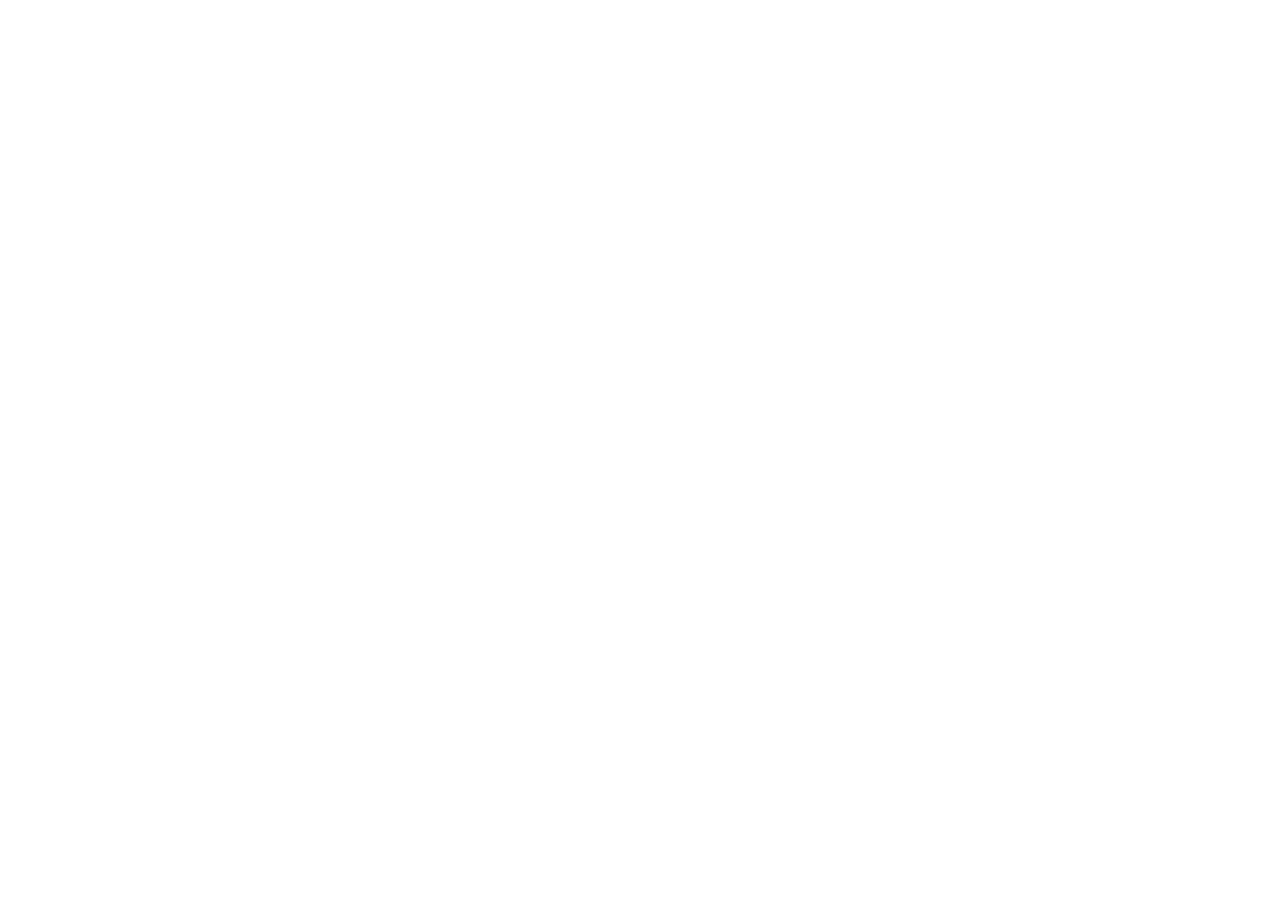
==== index.html @ 4f7b1e70 "SimWin releases site" ====
<!doctype html>
<html lang="en"><head><meta charset="utf-8"><meta name="viewport" content="width=device-width,initial-scale=1">
<title>Download SimWin</title>
<meta http-equiv="refresh" content="0; url=https://github.com/ShreeBhagwat/simwin-releases/releases/latest/download/SimWin.dmg">
<style>body{font:16px -apple-system,system-ui,sans-serif;margin:15vh auto;max-width:32rem;padding:0 16px;color:#222;background:#fff}
@media (prefers-color-scheme:dark){body{color:#eee;background:#1c1c1e}a{color:#6cb4ff}}</style></head>
<body><h1>SimWin</h1><p>Your download should start automatically. If not, <a href="https://github.com/ShreeBhagwat/simwin-releases/releases/latest/download/SimWin.dmg">download SimWin for Mac</a>.</p>
<p><a href="https://github.com/ShreeBhagwat/simwin-releases/releases">All releases</a> · <a href="https://github.com/ShreeBhagwat/simwin-releases/tree/main/licenses">Licences</a></p></body></html>
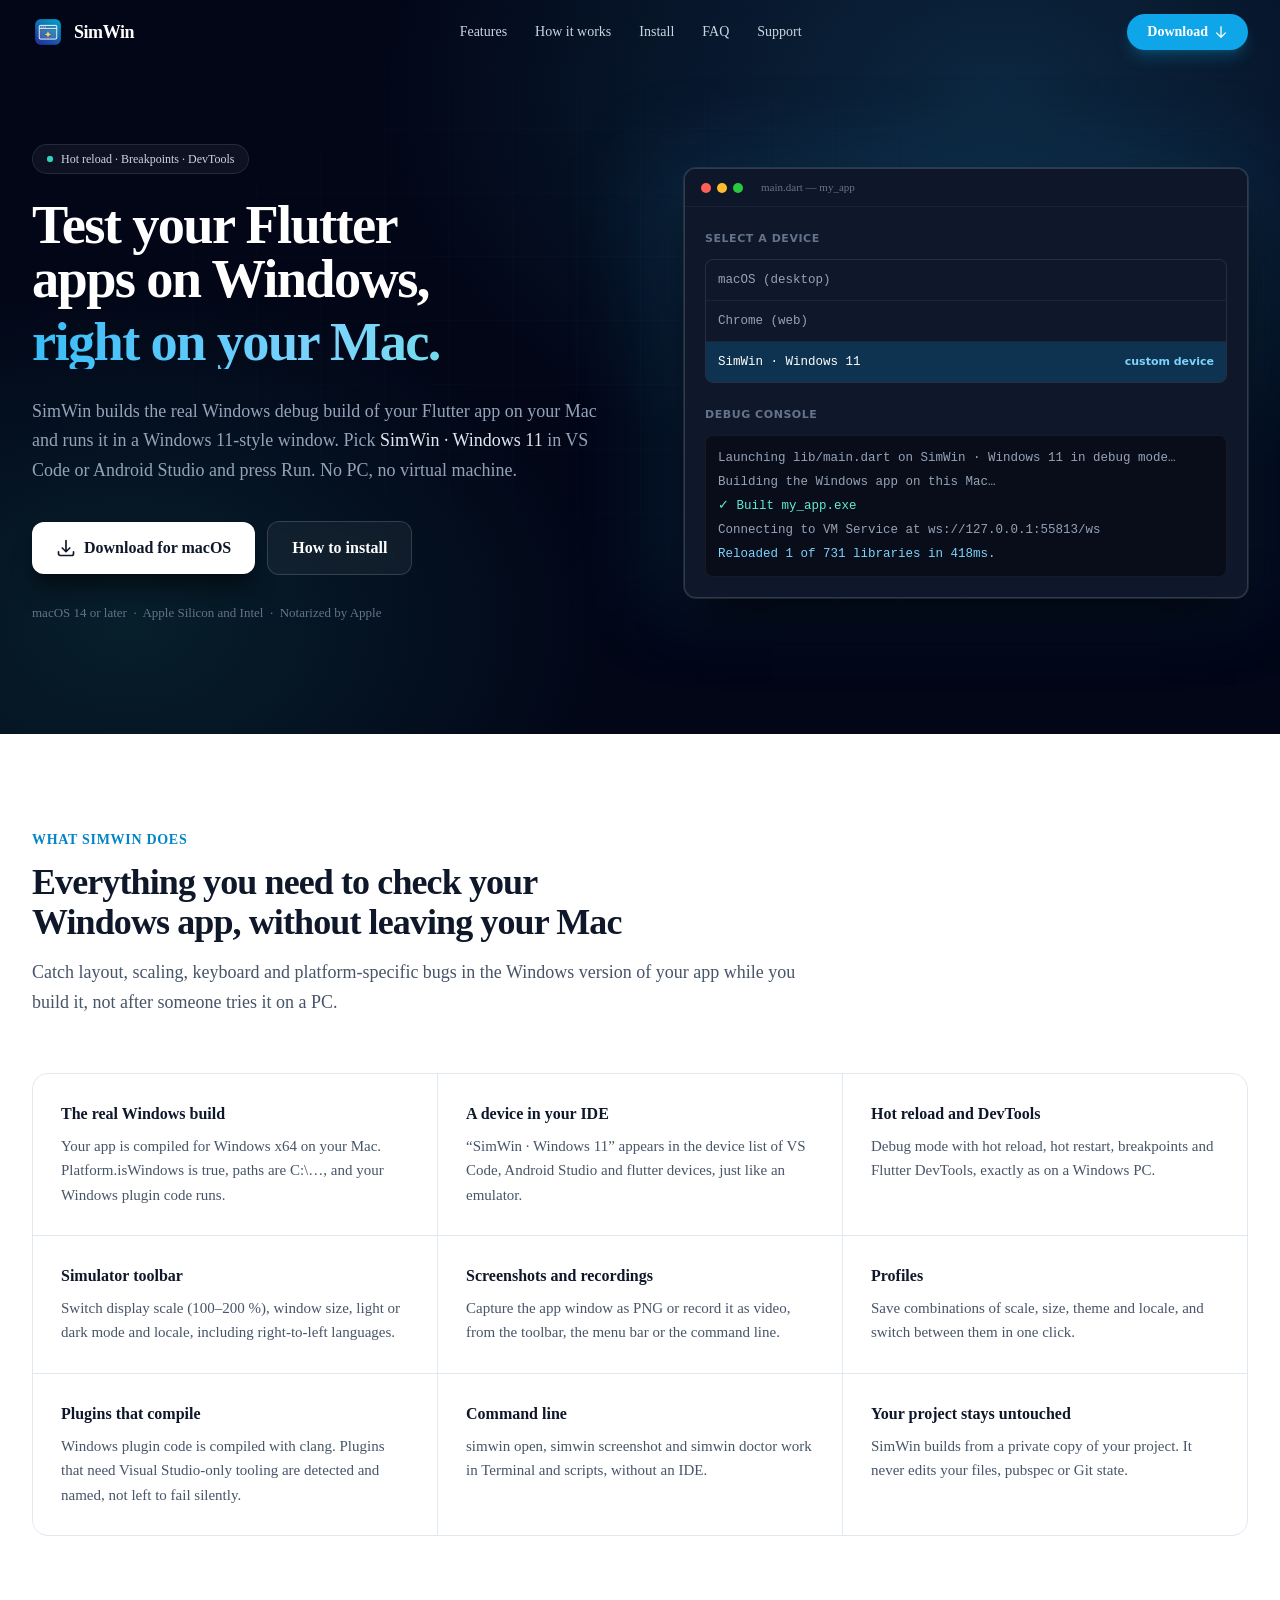
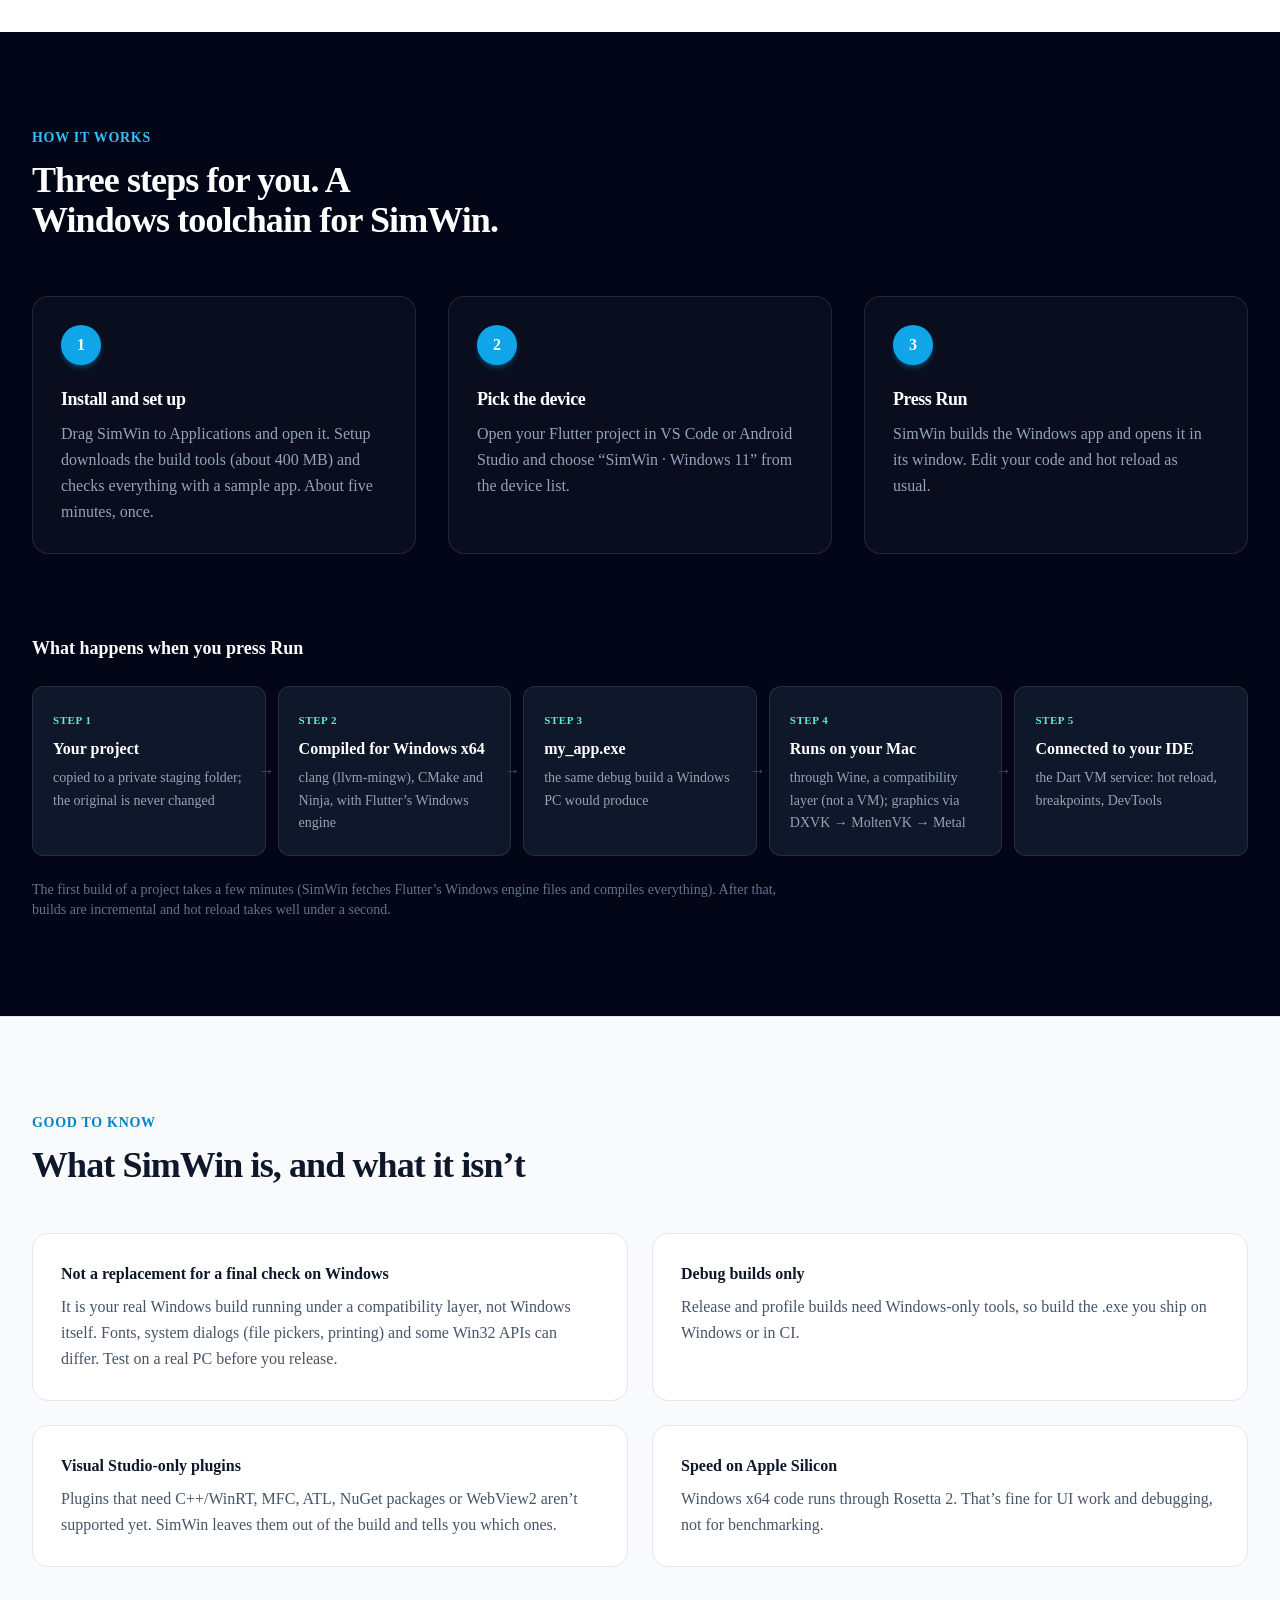
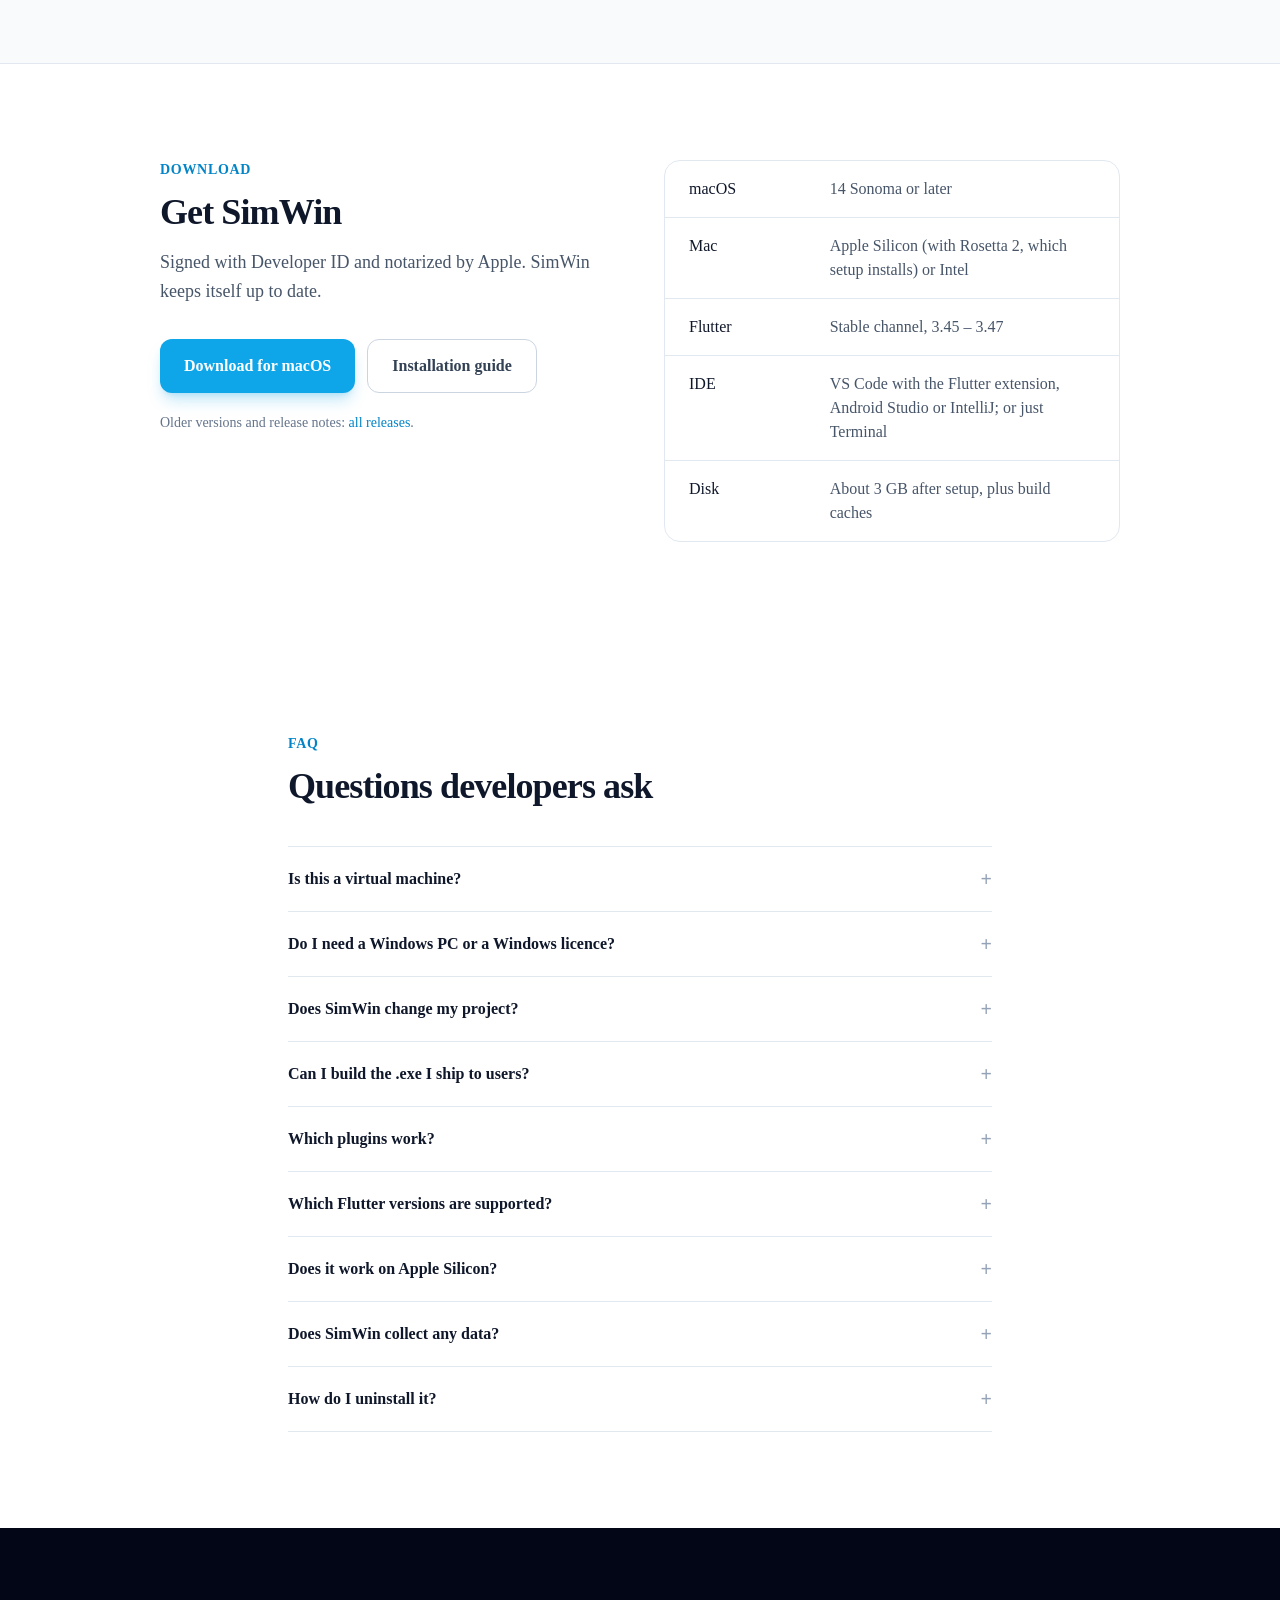
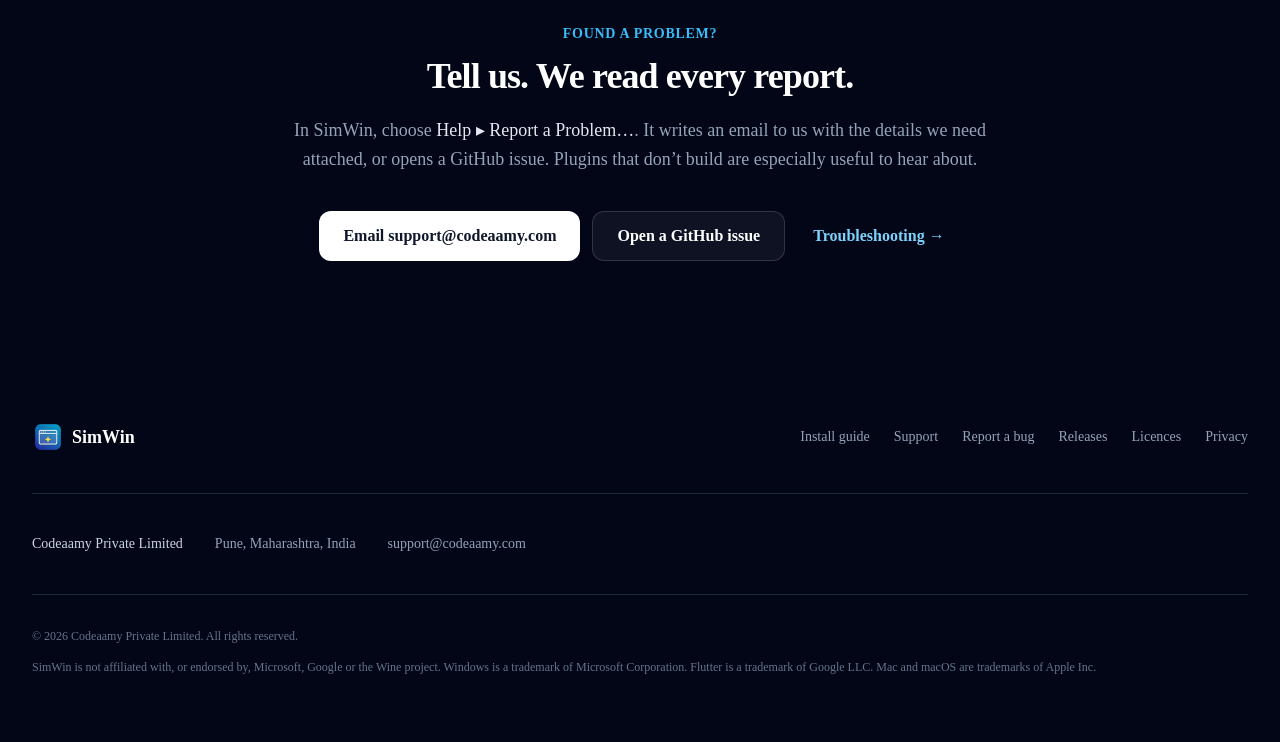
==== commit a8411f3f: "Website update" ====
--- a/index.html
+++ b/index.html
@@ -1,8 +1 @@
-<!doctype html>
-<html lang="en"><head><meta charset="utf-8"><meta name="viewport" content="width=device-width,initial-scale=1">
-<title>Download SimWin</title>
-<meta http-equiv="refresh" content="0; url=https://github.com/ShreeBhagwat/simwin-releases/releases/latest/download/SimWin.dmg">
-<style>body{font:16px -apple-system,system-ui,sans-serif;margin:15vh auto;max-width:32rem;padding:0 16px;color:#222;background:#fff}
-@media (prefers-color-scheme:dark){body{color:#eee;background:#1c1c1e}a{color:#6cb4ff}}</style></head>
-<body><h1>SimWin</h1><p>Your download should start automatically. If not, <a href="https://github.com/ShreeBhagwat/simwin-releases/releases/latest/download/SimWin.dmg">download SimWin for Mac</a>.</p>
-<p><a href="https://github.com/ShreeBhagwat/simwin-releases/releases">All releases</a> · <a href="https://github.com/ShreeBhagwat/simwin-releases/tree/main/licenses">Licences</a></p></body></html>
+<!DOCTYPE html><!--MYbNLlFr3FQ7_EhO_UtGj--><html lang="en" class="inter_173403c7-module__czr2iW__variable"><head><meta charSet="utf-8"/><meta name="viewport" content="width=device-width, initial-scale=1"/><link rel="preload" href="/_next/static/media/83afe278b6a6bb3c-s.p.3a6ba036.woff2" as="font" crossorigin="" type="font/woff2"/><link rel="preload" as="image" href="/icon.png"/><link rel="stylesheet" href="/_next/static/chunks/1946e24707b207fe.css" data-precedence="next"/><link rel="preload" as="script" fetchPriority="low" href="/_next/static/chunks/465f799faf41e6df.js"/><script src="/_next/static/chunks/806bdb8e4a6a9b95.js" async=""></script><script src="/_next/static/chunks/f2f58a7e93290fbb.js" async=""></script><script src="/_next/static/chunks/bd1354d7a1b1bf9d.js" async=""></script><script src="/_next/static/chunks/turbopack-e8b4e1b86504c92f.js" async=""></script><script src="/_next/static/chunks/ff1a16fafef87110.js" async=""></script><script src="/_next/static/chunks/d2be314c3ece3fbe.js" async=""></script><script src="/_next/static/chunks/cdf2cf1239212fe8.js" async=""></script><meta name="next-size-adjust" content=""/><title>SimWin – Test your Flutter apps on Windows, right on your Mac</title><meta name="description" content="SimWin builds the Windows debug build of your Flutter app on your Mac and runs it in a Windows 11-style window. Pick “SimWin · Windows 11” in VS Code or Android Studio: hot reload, breakpoints and DevTools work as usual. No PC, no virtual machine."/><meta name="application-name" content="SimWin"/><meta name="keywords" content="flutter windows on mac,test flutter windows app on mac,flutter windows build macos,run windows exe on mac flutter,flutter custom device,SimWin"/><meta name="category" content="technology"/><link rel="canonical" href="https://simwin.dev/"/><meta property="og:title" content="SimWin – Test your Flutter apps on Windows, right on your Mac"/><meta property="og:description" content="Build and debug the Windows version of your Flutter app on your Mac, with hot reload and DevTools."/><meta property="og:url" content="https://simwin.dev/"/><meta property="og:site_name" content="SimWin"/><meta property="og:image" content="https://simwin.dev/icon.png"/><meta property="og:image:width" content="512"/><meta property="og:image:height" content="512"/><meta property="og:image:alt" content="SimWin"/><meta property="og:type" content="website"/><meta name="twitter:card" content="summary_large_image"/><meta name="twitter:title" content="SimWin – Test your Flutter apps on Windows, right on your Mac"/><meta name="twitter:description" content="Build and debug the Windows version of your Flutter app on your Mac, with hot reload and DevTools."/><meta name="twitter:image" content="https://simwin.dev/icon.png"/><meta name="twitter:image:width" content="512"/><meta name="twitter:image:height" content="512"/><meta name="twitter:image:alt" content="SimWin"/><link rel="icon" href="/icon.png"/><link rel="apple-touch-icon" href="/icon.png"/><script src="/_next/static/chunks/a6dad97d9634a72d.js" noModule=""></script></head><body class="inter_173403c7-module__czr2iW__className antialiased bg-white text-slate-900"><div hidden=""><!--$--><!--/$--></div><main><nav class="fixed top-0 left-0 right-0 z-50 transition-all duration-300 bg-transparent border-b border-transparent"><div class="max-w-7xl mx-auto px-4 sm:px-6 lg:px-8"><div class="flex items-center justify-between h-16"><a class="flex items-center gap-2.5 group shrink-0" href="/"><img src="/icon.png" alt="" width="32" height="32" class="w-8 h-8 transition-transform duration-200 group-hover:scale-105"/><span class="font-semibold text-lg tracking-tight transition-colors duration-300 text-white">SimWin</span></a><div class="hidden md:flex items-center gap-1"><a class="px-3 py-2 rounded-lg font-medium text-sm transition-colors duration-200 text-slate-300 hover:text-white hover:bg-white/10" href="/#features">Features</a><a class="px-3 py-2 rounded-lg font-medium text-sm transition-colors duration-200 text-slate-300 hover:text-white hover:bg-white/10" href="/#how-it-works">How it works</a><a class="px-3 py-2 rounded-lg font-medium text-sm transition-colors duration-200 text-slate-300 hover:text-white hover:bg-white/10" href="/install/">Install</a><a class="px-3 py-2 rounded-lg font-medium text-sm transition-colors duration-200 text-slate-300 hover:text-white hover:bg-white/10" href="/#faq">FAQ</a><a class="px-3 py-2 rounded-lg font-medium text-sm transition-colors duration-200 text-slate-300 hover:text-white hover:bg-white/10" href="/support/">Support</a></div><div class="flex items-center gap-2"><a href="https://github.com/ShreeBhagwat/simwin-releases/releases/latest/download/SimWin.dmg" class="hidden md:inline-flex items-center gap-1.5 bg-sky-500 hover:bg-sky-400 text-white font-semibold text-sm px-5 py-2 rounded-full transition-all duration-200 shadow-lg shadow-sky-500/25 hover:-translate-y-px">Download<svg xmlns="http://www.w3.org/2000/svg" fill="none" viewBox="0 0 24 24" stroke-width="2.2" stroke="currentColor" class="w-3.5 h-3.5" aria-hidden="true"><path stroke-linecap="round" stroke-linejoin="round" d="M19.5 13.5L12 21m0 0l-7.5-7.5M12 21V3"></path></svg></a><button class="md:hidden p-2 rounded-lg transition-all duration-200 text-slate-200 hover:text-white hover:bg-white/10" aria-label="Toggle menu" aria-expanded="false"><svg xmlns="http://www.w3.org/2000/svg" fill="none" viewBox="0 0 24 24" stroke-width="2" stroke="currentColor" class="w-5 h-5" aria-hidden="true"><path stroke-linecap="round" stroke-linejoin="round" d="M3.75 6.75h16.5M3.75 12h16.5m-16.5 5.25h16.5"></path></svg></button></div></div></div></nav><section class="relative overflow-hidden bg-slate-950 pt-32 pb-24 lg:pt-36 lg:pb-28"><div aria-hidden="true" class="pointer-events-none absolute inset-0" style="background:radial-gradient(900px 600px at 78% 12%, rgba(56,189,248,0.18), transparent 70%), radial-gradient(700px 500px at 10% 85%, rgba(45,212,191,0.12), transparent 70%)"></div><div aria-hidden="true" class="pointer-events-none absolute inset-0 opacity-[0.18]" style="background-image:linear-gradient(rgba(148,163,184,0.14) 1px, transparent 1px), linear-gradient(90deg, rgba(148,163,184,0.14) 1px, transparent 1px);background-size:64px 64px;mask-image:radial-gradient(ellipse 80% 60% at 50% 40%, black, transparent 100%);-webkit-mask-image:radial-gradient(ellipse 80% 60% at 50% 40%, black, transparent 100%)"></div><div class="relative z-10 max-w-7xl mx-auto px-4 sm:px-6 lg:px-8"><div class="grid lg:grid-cols-12 gap-16 lg:gap-10 items-center"><div class="lg:col-span-6 min-w-0"><span class="inline-flex items-center gap-2 rounded-full border border-white/10 bg-white/5 backdrop-blur px-3.5 py-1.5 text-xs font-medium text-slate-300"><span class="relative flex h-1.5 w-1.5"><span class="absolute inline-flex h-full w-full animate-ping rounded-full bg-teal-400 opacity-75"></span><span class="relative inline-flex h-1.5 w-1.5 rounded-full bg-teal-400"></span></span>Hot reload · Breakpoints · DevTools</span><h1 class="mt-6 text-[2.5rem] sm:text-5xl xl:text-[3.4rem] font-bold text-white leading-[1.08] tracking-[-0.03em] text-balance">Test your Flutter apps on Windows,<span class="block mt-2 bg-gradient-to-r from-sky-400 via-sky-300 to-teal-300 bg-clip-text text-transparent">right on your Mac.</span></h1><p class="mt-7 text-lg text-slate-400 leading-relaxed max-w-xl">SimWin builds the real Windows debug build of your Flutter app on your Mac and runs it in a Windows 11-style window. Pick <span class="text-slate-200 font-medium">SimWin · Windows 11</span> in VS Code or Android Studio and press Run. No PC, no virtual machine.</p><div class="mt-9 flex flex-col sm:flex-row items-stretch sm:items-center gap-3"><a href="https://github.com/ShreeBhagwat/simwin-releases/releases/latest/download/SimWin.dmg" class="inline-flex items-center justify-center gap-2 bg-white hover:bg-slate-100 text-slate-900 font-semibold px-6 py-3.5 rounded-xl transition-all duration-200 shadow-xl shadow-black/40 hover:-translate-y-0.5"><svg xmlns="http://www.w3.org/2000/svg" fill="none" viewBox="0 0 24 24" stroke-width="2" stroke="currentColor" class="w-5 h-5" aria-hidden="true"><path stroke-linecap="round" stroke-linejoin="round" d="M3 16.5v2.25A2.25 2.25 0 005.25 21h13.5A2.25 2.25 0 0021 18.75V16.5M16.5 12L12 16.5m0 0L7.5 12m4.5 4.5V3"></path></svg>Download for macOS</a><a class="inline-flex items-center justify-center gap-2 bg-white/5 hover:bg-white/10 border border-white/15 text-white font-semibold px-6 py-3.5 rounded-xl backdrop-blur transition-all duration-200 hover:-translate-y-0.5" href="/install/">How to install</a></div><p class="mt-7 text-[13px] text-slate-500">macOS 14 or later  ·  Apple Silicon and Intel  ·  Notarized by Apple</p></div><div class="lg:col-span-6 min-w-0"><div class="relative lg:pl-6" aria-label="Illustration: choosing SimWin in the IDE&#x27;s device list"><div aria-hidden="true" class="absolute -inset-4 rounded-2xl bg-sky-400/10 blur-2xl"></div><div class="relative rounded-xl overflow-hidden border border-white/15 shadow-2xl shadow-black/70 ring-1 ring-white/10 bg-slate-900"><div class="flex items-center gap-1.5 px-4 py-2.5 bg-slate-900/90 border-b border-white/5"><span class="w-2.5 h-2.5 rounded-full bg-[#ff5f57]"></span><span class="w-2.5 h-2.5 rounded-full bg-[#febc2e]"></span><span class="w-2.5 h-2.5 rounded-full bg-[#28c840]"></span><span class="ml-3 text-slate-500 text-[11px] font-medium">main.dart — my_app</span></div><div class="p-5 font-mono text-[12.5px] leading-6"><p class="text-slate-500 text-[11px] uppercase tracking-wider font-sans font-semibold">Select a device</p><ul class="mt-2 rounded-lg border border-white/10 overflow-hidden"><li class="flex items-center justify-between px-3 py-2 text-slate-400 border-b border-white/5 last:border-b-0"><span>macOS (desktop)</span></li><li class="flex items-center justify-between px-3 py-2 text-slate-400 border-b border-white/5 last:border-b-0"><span>Chrome (web)</span></li><li class="flex items-center justify-between px-3 py-2 bg-sky-500/20 text-white border-b border-white/5 last:border-b-0"><span>SimWin · Windows 11</span><span class="text-sky-300 text-[11px] font-sans font-semibold">custom device</span></li></ul><p class="mt-5 text-slate-500 text-[11px] uppercase tracking-wider font-sans font-semibold">Debug console</p><div class="mt-2 rounded-lg bg-black/40 border border-white/5 px-3 py-2.5 overflow-x-auto"><p class="text-slate-400 break-words sm:whitespace-nowrap">Launching lib/main.dart on SimWin · Windows 11 in debug mode…</p><p class="text-slate-400 break-words sm:whitespace-nowrap">Building the Windows app on this Mac…</p><p class="text-teal-300 break-words sm:whitespace-nowrap">✓ Built my_app.exe</p><p class="text-slate-400 break-words sm:whitespace-nowrap">Connecting to VM Service at ws://127.0.0.1:55813/ws</p><p class="text-sky-300 break-words sm:whitespace-nowrap">Reloaded 1 of 731 libraries in 418ms.</p></div></div></div></div></div></div></div></section><section id="features" class="py-24 bg-white"><div class="max-w-7xl mx-auto px-4 sm:px-6 lg:px-8"><div class="max-w-3xl"><p class="font-semibold uppercase tracking-wider text-sm text-sky-600">What SimWin does</p><h2 class="mt-3 text-3xl md:text-4xl font-bold tracking-tight text-balance text-slate-900">Everything you need to check your Windows app, without leaving your Mac</h2><p class="mt-4 text-lg leading-relaxed text-slate-600">Catch layout, scaling, keyboard and platform-specific bugs in the Windows version of your app while you build it, not after someone tries it on a PC.</p></div><div class="mt-14 grid gap-px bg-slate-200 rounded-2xl overflow-hidden border border-slate-200 sm:grid-cols-2 lg:grid-cols-3"><div class="bg-white p-7"><h3 class="font-semibold text-slate-900">The real Windows build</h3><p class="mt-2 text-slate-600 leading-relaxed text-[15px]">Your app is compiled for Windows x64 on your Mac. Platform.isWindows is true, paths are C:\…, and your Windows plugin code runs.</p></div><div class="bg-white p-7"><h3 class="font-semibold text-slate-900">A device in your IDE</h3><p class="mt-2 text-slate-600 leading-relaxed text-[15px]">“SimWin · Windows 11” appears in the device list of VS Code, Android Studio and flutter devices, just like an emulator.</p></div><div class="bg-white p-7"><h3 class="font-semibold text-slate-900">Hot reload and DevTools</h3><p class="mt-2 text-slate-600 leading-relaxed text-[15px]">Debug mode with hot reload, hot restart, breakpoints and Flutter DevTools, exactly as on a Windows PC.</p></div><div class="bg-white p-7"><h3 class="font-semibold text-slate-900">Simulator toolbar</h3><p class="mt-2 text-slate-600 leading-relaxed text-[15px]">Switch display scale (100–200 %), window size, light or dark mode and locale, including right-to-left languages.</p></div><div class="bg-white p-7"><h3 class="font-semibold text-slate-900">Screenshots and recordings</h3><p class="mt-2 text-slate-600 leading-relaxed text-[15px]">Capture the app window as PNG or record it as video, from the toolbar, the menu bar or the command line.</p></div><div class="bg-white p-7"><h3 class="font-semibold text-slate-900">Profiles</h3><p class="mt-2 text-slate-600 leading-relaxed text-[15px]">Save combinations of scale, size, theme and locale, and switch between them in one click.</p></div><div class="bg-white p-7"><h3 class="font-semibold text-slate-900">Plugins that compile</h3><p class="mt-2 text-slate-600 leading-relaxed text-[15px]">Windows plugin code is compiled with clang. Plugins that need Visual Studio-only tooling are detected and named, not left to fail silently.</p></div><div class="bg-white p-7"><h3 class="font-semibold text-slate-900">Command line</h3><p class="mt-2 text-slate-600 leading-relaxed text-[15px]">simwin open, simwin screenshot and simwin doctor work in Terminal and scripts, without an IDE.</p></div><div class="bg-white p-7"><h3 class="font-semibold text-slate-900">Your project stays untouched</h3><p class="mt-2 text-slate-600 leading-relaxed text-[15px]">SimWin builds from a private copy of your project. It never edits your files, pubspec or Git state.</p></div></div></div></section><section id="how-it-works" class="bg-slate-950 py-24"><div class="max-w-7xl mx-auto px-4 sm:px-6 lg:px-8"><div class="max-w-3xl"><p class="font-semibold uppercase tracking-wider text-sm text-sky-400">How it works</p><h2 class="mt-3 text-3xl md:text-4xl font-bold tracking-tight text-balance text-white">Three steps for you. A Windows toolchain for SimWin.</h2></div><ol class="mt-14 grid grid-cols-1 md:grid-cols-3 gap-8"><li class="rounded-2xl border border-white/10 bg-white/[0.03] p-7"><span class="flex items-center justify-center w-10 h-10 rounded-full bg-sky-500 text-white font-bold shadow-md shadow-sky-500/30">1</span><h3 class="mt-5 text-lg font-bold text-white tracking-tight">Install and set up</h3><p class="mt-2 text-slate-400 leading-relaxed">Drag SimWin to Applications and open it. Setup downloads the build tools (about 400 MB) and checks everything with a sample app. About five minutes, once.</p></li><li class="rounded-2xl border border-white/10 bg-white/[0.03] p-7"><span class="flex items-center justify-center w-10 h-10 rounded-full bg-sky-500 text-white font-bold shadow-md shadow-sky-500/30">2</span><h3 class="mt-5 text-lg font-bold text-white tracking-tight">Pick the device</h3><p class="mt-2 text-slate-400 leading-relaxed">Open your Flutter project in VS Code or Android Studio and choose “SimWin · Windows 11” from the device list.</p></li><li class="rounded-2xl border border-white/10 bg-white/[0.03] p-7"><span class="flex items-center justify-center w-10 h-10 rounded-full bg-sky-500 text-white font-bold shadow-md shadow-sky-500/30">3</span><h3 class="mt-5 text-lg font-bold text-white tracking-tight">Press Run</h3><p class="mt-2 text-slate-400 leading-relaxed">SimWin builds the Windows app and opens it in its window. Edit your code and hot reload as usual.</p></li></ol><div class="mt-20"><h3 class="text-white font-semibold text-lg">What happens when you press Run</h3><ol class="mt-6 grid gap-3 lg:grid-cols-5"><li class="relative rounded-xl border border-white/10 bg-slate-900 p-5"><span class="text-[11px] font-semibold uppercase tracking-wider text-teal-300">Step <!-- -->1</span><p class="mt-1.5 font-semibold text-white">Your project</p><p class="mt-1.5 text-sm text-slate-400 leading-relaxed">copied to a private staging folder; the original is never changed</p><span aria-hidden="true" class="hidden lg:block absolute top-1/2 -right-2.5 -translate-y-1/2 text-slate-600 z-10">→</span></li><li class="relative rounded-xl border border-white/10 bg-slate-900 p-5"><span class="text-[11px] font-semibold uppercase tracking-wider text-teal-300">Step <!-- -->2</span><p class="mt-1.5 font-semibold text-white">Compiled for Windows x64</p><p class="mt-1.5 text-sm text-slate-400 leading-relaxed">clang (llvm-mingw), CMake and Ninja, with Flutter’s Windows engine</p><span aria-hidden="true" class="hidden lg:block absolute top-1/2 -right-2.5 -translate-y-1/2 text-slate-600 z-10">→</span></li><li class="relative rounded-xl border border-white/10 bg-slate-900 p-5"><span class="text-[11px] font-semibold uppercase tracking-wider text-teal-300">Step <!-- -->3</span><p class="mt-1.5 font-semibold text-white">my_app.exe</p><p class="mt-1.5 text-sm text-slate-400 leading-relaxed">the same debug build a Windows PC would produce</p><span aria-hidden="true" class="hidden lg:block absolute top-1/2 -right-2.5 -translate-y-1/2 text-slate-600 z-10">→</span></li><li class="relative rounded-xl border border-white/10 bg-slate-900 p-5"><span class="text-[11px] font-semibold uppercase tracking-wider text-teal-300">Step <!-- -->4</span><p class="mt-1.5 font-semibold text-white">Runs on your Mac</p><p class="mt-1.5 text-sm text-slate-400 leading-relaxed">through Wine, a compatibility layer (not a VM); graphics via DXVK → MoltenVK → Metal</p><span aria-hidden="true" class="hidden lg:block absolute top-1/2 -right-2.5 -translate-y-1/2 text-slate-600 z-10">→</span></li><li class="relative rounded-xl border border-white/10 bg-slate-900 p-5"><span class="text-[11px] font-semibold uppercase tracking-wider text-teal-300">Step <!-- -->5</span><p class="mt-1.5 font-semibold text-white">Connected to your IDE</p><p class="mt-1.5 text-sm text-slate-400 leading-relaxed">the Dart VM service: hot reload, breakpoints, DevTools</p></li></ol><p class="mt-6 text-sm text-slate-500 max-w-3xl">The first build of a project takes a few minutes (SimWin fetches Flutter’s Windows engine files and compiles everything). After that, builds are incremental and hot reload takes well under a second.</p></div></div></section><section id="limitations" class="py-24 bg-slate-50 border-y border-slate-200"><div class="max-w-7xl mx-auto px-4 sm:px-6 lg:px-8"><div class="max-w-3xl"><p class="font-semibold uppercase tracking-wider text-sm text-sky-600">Good to know</p><h2 class="mt-3 text-3xl md:text-4xl font-bold tracking-tight text-balance text-slate-900">What SimWin is, and what it isn’t</h2></div><div class="mt-12 grid gap-6 md:grid-cols-2"><div class="rounded-2xl bg-white border border-slate-200 p-7"><h3 class="font-semibold text-slate-900">Not a replacement for a final check on Windows</h3><p class="mt-2 text-slate-600 leading-relaxed">It is your real Windows build running under a compatibility layer, not Windows itself. Fonts, system dialogs (file pickers, printing) and some Win32 APIs can differ. Test on a real PC before you release.</p></div><div class="rounded-2xl bg-white border border-slate-200 p-7"><h3 class="font-semibold text-slate-900">Debug builds only</h3><p class="mt-2 text-slate-600 leading-relaxed">Release and profile builds need Windows-only tools, so build the .exe you ship on Windows or in CI.</p></div><div class="rounded-2xl bg-white border border-slate-200 p-7"><h3 class="font-semibold text-slate-900">Visual Studio-only plugins</h3><p class="mt-2 text-slate-600 leading-relaxed">Plugins that need C++/WinRT, MFC, ATL, NuGet packages or WebView2 aren’t supported yet. SimWin leaves them out of the build and tells you which ones.</p></div><div class="rounded-2xl bg-white border border-slate-200 p-7"><h3 class="font-semibold text-slate-900">Speed on Apple Silicon</h3><p class="mt-2 text-slate-600 leading-relaxed">Windows x64 code runs through Rosetta 2. That’s fine for UI work and debugging, not for benchmarking.</p></div></div></div></section><section id="download" class="py-24 bg-white"><div class="max-w-5xl mx-auto px-4 sm:px-6 lg:px-8 grid gap-12 lg:grid-cols-2 items-start"><div><div class="max-w-3xl"><p class="font-semibold uppercase tracking-wider text-sm text-sky-600">Download</p><h2 class="mt-3 text-3xl md:text-4xl font-bold tracking-tight text-balance text-slate-900">Get SimWin</h2></div><p class="mt-4 text-lg text-slate-600 leading-relaxed">Signed with Developer ID and notarized by Apple. SimWin keeps itself up to date.</p><div class="mt-8 flex flex-wrap gap-3"><a href="https://github.com/ShreeBhagwat/simwin-releases/releases/latest/download/SimWin.dmg" class="inline-flex items-center gap-2 bg-sky-500 hover:bg-sky-600 text-white font-semibold px-6 py-3.5 rounded-xl shadow-lg shadow-sky-500/25 transition-all duration-200 hover:-translate-y-0.5">Download for macOS</a><a class="inline-flex items-center gap-2 border border-slate-300 hover:border-sky-500 hover:text-sky-600 text-slate-700 font-semibold px-6 py-3.5 rounded-xl transition-all duration-200" href="/install/">Installation guide</a></div><p class="mt-5 text-sm text-slate-500">Older versions and release notes: <a class="text-sky-600 hover:underline" href="https://github.com/ShreeBhagwat/simwin-releases/releases">all releases</a>.</p></div><dl class="rounded-2xl border border-slate-200 divide-y divide-slate-200"><div class="grid grid-cols-3 gap-4 px-6 py-4"><dt class="font-medium text-slate-900">macOS</dt><dd class="col-span-2 text-slate-600">14 Sonoma or later</dd></div><div class="grid grid-cols-3 gap-4 px-6 py-4"><dt class="font-medium text-slate-900">Mac</dt><dd class="col-span-2 text-slate-600">Apple Silicon (with Rosetta 2, which setup installs) or Intel</dd></div><div class="grid grid-cols-3 gap-4 px-6 py-4"><dt class="font-medium text-slate-900">Flutter</dt><dd class="col-span-2 text-slate-600">Stable channel, 3.45 – 3.47</dd></div><div class="grid grid-cols-3 gap-4 px-6 py-4"><dt class="font-medium text-slate-900">IDE</dt><dd class="col-span-2 text-slate-600">VS Code with the Flutter extension, Android Studio or IntelliJ; or just Terminal</dd></div><div class="grid grid-cols-3 gap-4 px-6 py-4"><dt class="font-medium text-slate-900">Disk</dt><dd class="col-span-2 text-slate-600">About 3 GB after setup, plus build caches</dd></div></dl></div></section><section id="faq" class="py-24 bg-white"><div class="max-w-3xl mx-auto px-4 sm:px-6 lg:px-8"><p class="text-sky-600 font-semibold uppercase tracking-wider text-sm">FAQ</p><h2 class="mt-3 text-3xl md:text-4xl font-bold tracking-tight text-slate-900">Questions developers ask</h2><div class="mt-10 divide-y divide-slate-200 border-y border-slate-200"><details class="group py-5"><summary class="flex cursor-pointer list-none items-center justify-between gap-6 font-semibold text-slate-900 [&amp;::-webkit-details-marker]:hidden">Is this a virtual machine?<span aria-hidden="true" class="text-slate-400 transition-transform duration-200 group-open:rotate-45 text-xl leading-none">+</span></summary><div class="mt-3 text-slate-600 leading-relaxed">No. SimWin doesn’t install or run Windows. It compiles your app for Windows and runs the .exe directly on macOS through Wine, a compatibility layer that translates Windows calls to macOS ones. That is why it starts in seconds and uses far less memory than a VM.</div></details><details class="group py-5"><summary class="flex cursor-pointer list-none items-center justify-between gap-6 font-semibold text-slate-900 [&amp;::-webkit-details-marker]:hidden">Do I need a Windows PC or a Windows licence?<span aria-hidden="true" class="text-slate-400 transition-transform duration-200 group-open:rotate-45 text-xl leading-none">+</span></summary><div class="mt-3 text-slate-600 leading-relaxed">No. Everything is built and run on your Mac. You don’t need Visual Studio either.</div></details><details class="group py-5"><summary class="flex cursor-pointer list-none items-center justify-between gap-6 font-semibold text-slate-900 [&amp;::-webkit-details-marker]:hidden">Does SimWin change my project?<span aria-hidden="true" class="text-slate-400 transition-transform duration-200 group-open:rotate-45 text-xl leading-none">+</span></summary><div class="mt-3 text-slate-600 leading-relaxed">Never. It builds from a private copy of your project in ~/Library/Caches/SimWin, and that is where any compatibility fixes are applied. Your files, pubspec and Git state are left exactly as they were.</div></details><details class="group py-5"><summary class="flex cursor-pointer list-none items-center justify-between gap-6 font-semibold text-slate-900 [&amp;::-webkit-details-marker]:hidden">Can I build the .exe I ship to users?<span aria-hidden="true" class="text-slate-400 transition-transform duration-200 group-open:rotate-45 text-xl leading-none">+</span></summary><div class="mt-3 text-slate-600 leading-relaxed">Not yet. SimWin makes debug builds for testing. Release builds need Windows-only tools, so build them on Windows or in CI.</div></details><details class="group py-5"><summary class="flex cursor-pointer list-none items-center justify-between gap-6 font-semibold text-slate-900 [&amp;::-webkit-details-marker]:hidden">Which plugins work?<span aria-hidden="true" class="text-slate-400 transition-transform duration-200 group-open:rotate-45 text-xl leading-none">+</span></summary><div class="mt-3 text-slate-600 leading-relaxed">Plugins whose Windows code is ordinary C++ work, such as path_provider, shared_preferences, url_launcher and package_info_plus. Plugins that need Visual Studio-only features (C++/WinRT, MFC, ATL, NuGet, WebView2) are left out of the build, and SimWin tells you which ones, so the rest of your app still runs.</div></details><details class="group py-5"><summary class="flex cursor-pointer list-none items-center justify-between gap-6 font-semibold text-slate-900 [&amp;::-webkit-details-marker]:hidden">Which Flutter versions are supported?<span aria-hidden="true" class="text-slate-400 transition-transform duration-200 group-open:rotate-45 text-xl leading-none">+</span></summary><div class="mt-3 text-slate-600 leading-relaxed">The stable channel: the newest tested version and the two before it (currently 3.45 – 3.47). SimWin always uses the Flutter SDK your IDE runs. Other versions usually work too; SimWin warns you if yours is outside the tested range.</div></details><details class="group py-5"><summary class="flex cursor-pointer list-none items-center justify-between gap-6 font-semibold text-slate-900 [&amp;::-webkit-details-marker]:hidden">Does it work on Apple Silicon?<span aria-hidden="true" class="text-slate-400 transition-transform duration-200 group-open:rotate-45 text-xl leading-none">+</span></summary><div class="mt-3 text-slate-600 leading-relaxed">Yes. Windows x64 code runs through Rosetta 2, which setup installs if needed. Intel Macs run it natively.</div></details><details class="group py-5"><summary class="flex cursor-pointer list-none items-center justify-between gap-6 font-semibold text-slate-900 [&amp;::-webkit-details-marker]:hidden">Does SimWin collect any data?<span aria-hidden="true" class="text-slate-400 transition-transform duration-200 group-open:rotate-45 text-xl leading-none">+</span></summary><div class="mt-3 text-slate-600 leading-relaxed">No analytics and no tracking. SimWin only goes online to download its build tools during setup, to fetch Flutter’s Windows engine files from Google, and to check for updates. Problem reports are sent by you, from your own mail app. See the <a class="text-sky-600 hover:underline" href="/privacy/">privacy page</a>.</div></details><details class="group py-5"><summary class="flex cursor-pointer list-none items-center justify-between gap-6 font-semibold text-slate-900 [&amp;::-webkit-details-marker]:hidden">How do I uninstall it?<span aria-hidden="true" class="text-slate-400 transition-transform duration-200 group-open:rotate-45 text-xl leading-none">+</span></summary><div class="mt-3 text-slate-600 leading-relaxed">Follow <a class="text-sky-600 hover:underline" href="/install/#uninstall">these steps</a>: remove the IDE device, delete the app and delete SimWin’s three folders in your Library.</div></details></div></div></section><section id="support" class="py-24 bg-slate-950"><div class="max-w-3xl mx-auto px-4 sm:px-6 lg:px-8 text-center"><p class="text-sky-400 font-semibold uppercase tracking-wider text-sm">Found a problem?</p><h2 class="mt-3 text-3xl md:text-4xl font-bold text-white tracking-tight">Tell us. We read every report.</h2><p class="mt-5 text-lg text-slate-400 leading-relaxed">In SimWin, choose <span class="text-slate-200">Help ▸ Report a Problem…</span>. It writes an email to us with the details we need attached, or opens a GitHub issue. Plugins that don’t build are especially useful to hear about.</p><div class="mt-9 flex flex-wrap justify-center gap-3"><a href="mailto:support@codeaamy.com?subject=SimWin" class="inline-flex items-center bg-white hover:bg-slate-100 text-slate-900 font-semibold px-6 py-3 rounded-xl transition-all duration-200">Email <!-- -->support@codeaamy.com</a><a href="https://github.com/ShreeBhagwat/simwin-releases/issues/new" target="_blank" rel="noopener noreferrer" class="inline-flex items-center border border-white/15 bg-white/5 hover:bg-white/10 text-white font-semibold px-6 py-3 rounded-xl transition-all duration-200">Open a GitHub issue</a><a class="inline-flex items-center text-sky-300 hover:text-sky-200 font-semibold px-4 py-3" href="/support/">Troubleshooting →</a></div></div></section><footer class="bg-slate-950 text-white py-16"><div class="max-w-7xl mx-auto px-4 sm:px-6 lg:px-8"><div class="flex flex-col md:flex-row items-start md:items-center justify-between gap-8 pb-10 border-b border-slate-800"><a class="flex items-center gap-2 group" href="/"><img src="/icon.png" alt="" width="32" height="32" class="w-8 h-8"/><span class="font-semibold text-lg text-white group-hover:text-sky-400 transition-colors duration-200">SimWin</span></a><nav class="flex flex-wrap gap-x-6 gap-y-2"><a class="text-slate-400 hover:text-sky-400 text-sm font-medium transition-colors duration-200" href="/install/">Install guide</a><a class="text-slate-400 hover:text-sky-400 text-sm font-medium transition-colors duration-200" href="/support/">Support</a><a href="https://github.com/ShreeBhagwat/simwin-releases/issues/new" target="_blank" rel="noopener noreferrer" class="text-slate-400 hover:text-sky-400 text-sm font-medium transition-colors duration-200">Report a bug</a><a href="https://github.com/ShreeBhagwat/simwin-releases/releases" target="_blank" rel="noopener noreferrer" class="text-slate-400 hover:text-sky-400 text-sm font-medium transition-colors duration-200">Releases</a><a href="https://github.com/ShreeBhagwat/simwin-releases/tree/main/licenses" target="_blank" rel="noopener noreferrer" class="text-slate-400 hover:text-sky-400 text-sm font-medium transition-colors duration-200">Licences</a><a class="text-slate-400 hover:text-sky-400 text-sm font-medium transition-colors duration-200" href="/privacy/">Privacy</a></nav></div><div class="py-10 border-b border-slate-800 flex flex-col sm:flex-row flex-wrap gap-4 sm:gap-8 text-sm text-slate-400"><span class="font-medium text-slate-300">Codeaamy Private Limited</span><span>Pune, Maharashtra, India</span><a href="mailto:support@codeaamy.com" class="hover:text-sky-400 transition-colors duration-200">support@codeaamy.com</a></div><div class="pt-8 flex flex-col gap-3 text-xs text-slate-500 leading-relaxed"><p>© 2026 Codeaamy Private Limited. All rights reserved.</p><p>SimWin is not affiliated with, or endorsed by, Microsoft, Google or the Wine project. Windows is a trademark of Microsoft Corporation. Flutter is a trademark of Google LLC. Mac and macOS are trademarks of Apple Inc.</p></div></div></footer></main><!--$--><!--/$--><script src="/_next/static/chunks/465f799faf41e6df.js" id="_R_" async=""></script><script>(self.__next_f=self.__next_f||[]).push([0])</script><script>self.__next_f.push([1,"1:\"$Sreact.fragment\"\n2:I[39756,[\"/_next/static/chunks/ff1a16fafef87110.js\",\"/_next/static/chunks/d2be314c3ece3fbe.js\"],\"default\"]\n3:I[37457,[\"/_next/static/chunks/ff1a16fafef87110.js\",\"/_next/static/chunks/d2be314c3ece3fbe.js\"],\"default\"]\n4:I[45678,[\"/_next/static/chunks/cdf2cf1239212fe8.js\"],\"default\"]\n13:I[68027,[\"/_next/static/chunks/ff1a16fafef87110.js\",\"/_next/static/chunks/d2be314c3ece3fbe.js\"],\"default\"]\n:HL[\"/_next/static/chunks/1946e24707b207fe.css\",\"style\"]\n:HL[\"/_next/static/media/83afe278b6a6bb3c-s.p.3a6ba036.woff2\",\"font\",{\"crossOrigin\":\"\",\"type\":\"font/woff2\"}]\n"])</script><script>self.__next_f.push([1,"0:{\"P\":null,\"b\":\"MYbNLlFr3FQ7_EhO_UtGj\",\"c\":[\"\",\"\"],\"q\":\"\",\"i\":false,\"f\":[[[\"\",{\"children\":[\"__PAGE__\",{}]},\"$undefined\",\"$undefined\",true],[[\"$\",\"$1\",\"c\",{\"children\":[[[\"$\",\"link\",\"0\",{\"rel\":\"stylesheet\",\"href\":\"/_next/static/chunks/1946e24707b207fe.css\",\"precedence\":\"next\",\"crossOrigin\":\"$undefined\",\"nonce\":\"$undefined\"}]],[\"$\",\"html\",null,{\"lang\":\"en\",\"className\":\"inter_173403c7-module__czr2iW__variable\",\"children\":[\"$\",\"body\",null,{\"className\":\"inter_173403c7-module__czr2iW__className antialiased bg-white text-slate-900\",\"children\":[\"$\",\"$L2\",null,{\"parallelRouterKey\":\"children\",\"error\":\"$undefined\",\"errorStyles\":\"$undefined\",\"errorScripts\":\"$undefined\",\"template\":[\"$\",\"$L3\",null,{}],\"templateStyles\":\"$undefined\",\"templateScripts\":\"$undefined\",\"notFound\":[[[\"$\",\"title\",null,{\"children\":\"404: This page could not be found.\"}],[\"$\",\"div\",null,{\"style\":{\"fontFamily\":\"system-ui,\\\"Segoe UI\\\",Roboto,Helvetica,Arial,sans-serif,\\\"Apple Color Emoji\\\",\\\"Segoe UI Emoji\\\"\",\"height\":\"100vh\",\"textAlign\":\"center\",\"display\":\"flex\",\"flexDirection\":\"column\",\"alignItems\":\"center\",\"justifyContent\":\"center\"},\"children\":[\"$\",\"div\",null,{\"children\":[[\"$\",\"style\",null,{\"dangerouslySetInnerHTML\":{\"__html\":\"body{color:#000;background:#fff;margin:0}.next-error-h1{border-right:1px solid rgba(0,0,0,.3)}@media (prefers-color-scheme:dark){body{color:#fff;background:#000}.next-error-h1{border-right:1px solid rgba(255,255,255,.3)}}\"}}],[\"$\",\"h1\",null,{\"className\":\"next-error-h1\",\"style\":{\"display\":\"inline-block\",\"margin\":\"0 20px 0 0\",\"padding\":\"0 23px 0 0\",\"fontSize\":24,\"fontWeight\":500,\"verticalAlign\":\"top\",\"lineHeight\":\"49px\"},\"children\":404}],[\"$\",\"div\",null,{\"style\":{\"display\":\"inline-block\"},\"children\":[\"$\",\"h2\",null,{\"style\":{\"fontSize\":14,\"fontWeight\":400,\"lineHeight\":\"49px\",\"margin\":0},\"children\":\"This page could not be found.\"}]}]]}]}]],[]],\"forbidden\":\"$undefined\",\"unauthorized\":\"$undefined\"}]}]}]]}],{\"children\":[[\"$\",\"$1\",\"c\",{\"children\":[[\"$\",\"main\",null,{\"children\":[[\"$\",\"$L4\",null,{\"overDark\":true}],[\"$\",\"section\",null,{\"className\":\"relative overflow-hidden bg-slate-950 pt-32 pb-24 lg:pt-36 lg:pb-28\",\"children\":[[\"$\",\"div\",null,{\"aria-hidden\":\"true\",\"className\":\"pointer-events-none absolute inset-0\",\"style\":{\"background\":\"radial-gradient(900px 600px at 78% 12%, rgba(56,189,248,0.18), transparent 70%), radial-gradient(700px 500px at 10% 85%, rgba(45,212,191,0.12), transparent 70%)\"}}],[\"$\",\"div\",null,{\"aria-hidden\":\"true\",\"className\":\"pointer-events-none absolute inset-0 opacity-[0.18]\",\"style\":{\"backgroundImage\":\"linear-gradient(rgba(148,163,184,0.14) 1px, transparent 1px), linear-gradient(90deg, rgba(148,163,184,0.14) 1px, transparent 1px)\",\"backgroundSize\":\"64px 64px\",\"maskImage\":\"radial-gradient(ellipse 80% 60% at 50% 40%, black, transparent 100%)\",\"WebkitMaskImage\":\"radial-gradient(ellipse 80% 60% at 50% 40%, black, transparent 100%)\"}}],[\"$\",\"div\",null,{\"className\":\"relative z-10 max-w-7xl mx-auto px-4 sm:px-6 lg:px-8\",\"children\":[\"$\",\"div\",null,{\"className\":\"grid lg:grid-cols-12 gap-16 lg:gap-10 items-center\",\"children\":[[\"$\",\"div\",null,{\"className\":\"lg:col-span-6 min-w-0\",\"children\":[[\"$\",\"span\",null,{\"className\":\"inline-flex items-center gap-2 rounded-full border border-white/10 bg-white/5 backdrop-blur px-3.5 py-1.5 text-xs font-medium text-slate-300\",\"children\":[[\"$\",\"span\",null,{\"className\":\"relative flex h-1.5 w-1.5\",\"children\":[[\"$\",\"span\",null,{\"className\":\"absolute inline-flex h-full w-full animate-ping rounded-full bg-teal-400 opacity-75\"}],[\"$\",\"span\",null,{\"className\":\"relative inline-flex h-1.5 w-1.5 rounded-full bg-teal-400\"}]]}],\"Hot reload · Breakpoints · DevTools\"]}],[\"$\",\"h1\",null,{\"className\":\"mt-6 text-[2.5rem] sm:text-5xl xl:text-[3.4rem] font-bold text-white leading-[1.08] tracking-[-0.03em] text-balance\",\"children\":[\"Test your Flutter apps on Windows,\",[\"$\",\"span\",null,{\"className\":\"block mt-2 bg-gradient-to-r from-sky-400 via-sky-300 to-teal-300 bg-clip-text text-transparent\",\"children\":\"right on your Mac.\"}]]}],[\"$\",\"p\",null,{\"className\":\"mt-7 text-lg text-slate-400 leading-relaxed max-w-xl\",\"children\":[\"SimWin builds the real Windows debug build of your Flutter app on your Mac and runs it in a Windows 11-style window. Pick \",\"$L5\",\" in VS Code or Android Studio and press Run. No PC, no virtual machine.\"]}],\"$L6\",\"$L7\"]}],\"$L8\"]}]}]]}],\"$L9\",\"$La\",\"$Lb\",\"$Lc\",\"$Ld\",\"$Le\",\"$Lf\"]}],[\"$L10\"],\"$L11\"]}],{},null,false,false]},null,false,false],\"$L12\",false]],\"m\":\"$undefined\",\"G\":[\"$13\",[]],\"S\":true}\n"])</script><script>self.__next_f.push([1,"14:I[22016,[\"/_next/static/chunks/cdf2cf1239212fe8.js\"],\"\"]\n22:I[97367,[\"/_next/static/chunks/ff1a16fafef87110.js\",\"/_next/static/chunks/d2be314c3ece3fbe.js\"],\"OutletBoundary\"]\n23:\"$Sreact.suspense\"\n25:I[97367,[\"/_next/static/chunks/ff1a16fafef87110.js\",\"/_next/static/chunks/d2be314c3ece3fbe.js\"],\"ViewportBoundary\"]\n27:I[97367,[\"/_next/static/chunks/ff1a16fafef87110.js\",\"/_next/static/chunks/d2be314c3ece3fbe.js\"],\"MetadataBoundary\"]\n:HL[\"/icon.png\",\"image\"]\n5:[\"$\",\"span\",null,{\"className\":\"text-slate-200 font-medium\",\"children\":\"SimWin · Windows 11\"}]\n6:[\"$\",\"div\",null,{\"className\":\"mt-9 flex flex-col sm:flex-row items-stretch sm:items-center gap-3\",\"children\":[[\"$\",\"a\",null,{\"href\":\"https://github.com/ShreeBhagwat/simwin-releases/releases/latest/download/SimWin.dmg\",\"className\":\"inline-flex items-center justify-center gap-2 bg-white hover:bg-slate-100 text-slate-900 font-semibold px-6 py-3.5 rounded-xl transition-all duration-200 shadow-xl shadow-black/40 hover:-translate-y-0.5\",\"children\":[[\"$\",\"svg\",null,{\"xmlns\":\"http://www.w3.org/2000/svg\",\"fill\":\"none\",\"viewBox\":\"0 0 24 24\",\"strokeWidth\":2,\"stroke\":\"currentColor\",\"className\":\"w-5 h-5\",\"aria-hidden\":\"true\",\"children\":[\"$\",\"path\",null,{\"strokeLinecap\":\"round\",\"strokeLinejoin\":\"round\",\"d\":\"M3 16.5v2.25A2.25 2.25 0 005.25 21h13.5A2.25 2.25 0 0021 18.75V16.5M16.5 12L12 16.5m0 0L7.5 12m4.5 4.5V3\"}]}],\"Download for macOS\"]}],[\"$\",\"$L14\",null,{\"href\":\"/install/\",\"className\":\"inline-flex items-center justify-center gap-2 bg-white/5 hover:bg-white/10 border border-white/15 text-white font-semibold px-6 py-3.5 rounded-xl backdrop-blur transition-all duration-200 hover:-translate-y-0.5\",\"children\":\"How to install\"}]]}]\n7:[\"$\",\"p\",null,{\"className\":\"mt-7 text-[13px] text-slate-500\",\"children\":\"macOS 14 or later  ·  Apple Silicon and Intel  ·  Notarized by Apple\"}]\n"])</script><script>self.__next_f.push([1,"8:[\"$\",\"div\",null,{\"className\":\"lg:col-span-6 min-w-0\",\"children\":[\"$\",\"div\",null,{\"className\":\"relative lg:pl-6\",\"aria-label\":\"Illustration: choosing SimWin in the IDE's device list\",\"children\":[[\"$\",\"div\",null,{\"aria-hidden\":\"true\",\"className\":\"absolute -inset-4 rounded-2xl bg-sky-400/10 blur-2xl\"}],[\"$\",\"div\",null,{\"className\":\"relative rounded-xl overflow-hidden border border-white/15 shadow-2xl shadow-black/70 ring-1 ring-white/10 bg-slate-900\",\"children\":[[\"$\",\"div\",null,{\"className\":\"flex items-center gap-1.5 px-4 py-2.5 bg-slate-900/90 border-b border-white/5\",\"children\":[[\"$\",\"span\",null,{\"className\":\"w-2.5 h-2.5 rounded-full bg-[#ff5f57]\"}],[\"$\",\"span\",null,{\"className\":\"w-2.5 h-2.5 rounded-full bg-[#febc2e]\"}],[\"$\",\"span\",null,{\"className\":\"w-2.5 h-2.5 rounded-full bg-[#28c840]\"}],[\"$\",\"span\",null,{\"className\":\"ml-3 text-slate-500 text-[11px] font-medium\",\"children\":\"main.dart — my_app\"}]]}],[\"$\",\"div\",null,{\"className\":\"p-5 font-mono text-[12.5px] leading-6\",\"children\":[[\"$\",\"p\",null,{\"className\":\"text-slate-500 text-[11px] uppercase tracking-wider font-sans font-semibold\",\"children\":\"Select a device\"}],[\"$\",\"ul\",null,{\"className\":\"mt-2 rounded-lg border border-white/10 overflow-hidden\",\"children\":[[\"$\",\"li\",\"macOS (desktop)\",{\"className\":\"flex items-center justify-between px-3 py-2 text-slate-400 border-b border-white/5 last:border-b-0\",\"children\":[[\"$\",\"span\",null,{\"children\":\"macOS (desktop)\"}],false]}],[\"$\",\"li\",\"Chrome (web)\",{\"className\":\"flex items-center justify-between px-3 py-2 text-slate-400 border-b border-white/5 last:border-b-0\",\"children\":[[\"$\",\"span\",null,{\"children\":\"Chrome (web)\"}],false]}],[\"$\",\"li\",\"SimWin · Windows 11\",{\"className\":\"flex items-center justify-between px-3 py-2 bg-sky-500/20 text-white border-b border-white/5 last:border-b-0\",\"children\":[[\"$\",\"span\",null,{\"children\":\"SimWin · Windows 11\"}],[\"$\",\"span\",null,{\"className\":\"text-sky-300 text-[11px] font-sans font-semibold\",\"children\":\"custom device\"}]]}]]}],[\"$\",\"p\",null,{\"className\":\"mt-5 text-slate-500 text-[11px] uppercase tracking-wider font-sans font-semibold\",\"children\":\"Debug console\"}],[\"$\",\"div\",null,{\"className\":\"mt-2 rounded-lg bg-black/40 border border-white/5 px-3 py-2.5 overflow-x-auto\",\"children\":[[\"$\",\"p\",\"Launching lib/main.dart on SimWin · Windows 11 in debug mode…\",{\"className\":\"text-slate-400 break-words sm:whitespace-nowrap\",\"children\":\"Launching lib/main.dart on SimWin · Windows 11 in debug mode…\"}],[\"$\",\"p\",\"Building the Windows app on this Mac…\",{\"className\":\"text-slate-400 break-words sm:whitespace-nowrap\",\"children\":\"Building the Windows app on this Mac…\"}],[\"$\",\"p\",\"✓ Built my_app.exe\",{\"className\":\"text-teal-300 break-words sm:whitespace-nowrap\",\"children\":\"✓ Built my_app.exe\"}],[\"$\",\"p\",\"Connecting to VM Service at ws://127.0.0.1:55813/ws\",{\"className\":\"text-slate-400 break-words sm:whitespace-nowrap\",\"children\":\"Connecting to VM Service at ws://127.0.0.1:55813/ws\"}],[\"$\",\"p\",\"Reloaded 1 of 731 libraries in 418ms.\",{\"className\":\"text-sky-300 break-words sm:whitespace-nowrap\",\"children\":\"Reloaded 1 of 731 libraries in 418ms.\"}]]}]]}]]}]]}]}]\n"])</script><script>self.__next_f.push([1,"9:[\"$\",\"section\",null,{\"id\":\"features\",\"className\":\"py-24 bg-white\",\"children\":[\"$\",\"div\",null,{\"className\":\"max-w-7xl mx-auto px-4 sm:px-6 lg:px-8\",\"children\":[[\"$\",\"div\",null,{\"className\":\"max-w-3xl\",\"children\":[[\"$\",\"p\",null,{\"className\":\"font-semibold uppercase tracking-wider text-sm text-sky-600\",\"children\":\"What SimWin does\"}],[\"$\",\"h2\",null,{\"className\":\"mt-3 text-3xl md:text-4xl font-bold tracking-tight text-balance text-slate-900\",\"children\":\"Everything you need to check your Windows app, without leaving your Mac\"}],[\"$\",\"p\",null,{\"className\":\"mt-4 text-lg leading-relaxed text-slate-600\",\"children\":\"Catch layout, scaling, keyboard and platform-specific bugs in the Windows version of your app while you build it, not after someone tries it on a PC.\"}]]}],[\"$\",\"div\",null,{\"className\":\"mt-14 grid gap-px bg-slate-200 rounded-2xl overflow-hidden border border-slate-200 sm:grid-cols-2 lg:grid-cols-3\",\"children\":[[\"$\",\"div\",\"The real Windows build\",{\"className\":\"bg-white p-7\",\"children\":[[\"$\",\"h3\",null,{\"className\":\"font-semibold text-slate-900\",\"children\":\"The real Windows build\"}],[\"$\",\"p\",null,{\"className\":\"mt-2 text-slate-600 leading-relaxed text-[15px]\",\"children\":\"Your app is compiled for Windows x64 on your Mac. Platform.isWindows is true, paths are C:\\\\…, and your Windows plugin code runs.\"}]]}],[\"$\",\"div\",\"A device in your IDE\",{\"className\":\"bg-white p-7\",\"children\":[[\"$\",\"h3\",null,{\"className\":\"font-semibold text-slate-900\",\"children\":\"A device in your IDE\"}],[\"$\",\"p\",null,{\"className\":\"mt-2 text-slate-600 leading-relaxed text-[15px]\",\"children\":\"“SimWin · Windows 11” appears in the device list of VS Code, Android Studio and flutter devices, just like an emulator.\"}]]}],[\"$\",\"div\",\"Hot reload and DevTools\",{\"className\":\"bg-white p-7\",\"children\":[[\"$\",\"h3\",null,{\"className\":\"font-semibold text-slate-900\",\"children\":\"Hot reload and DevTools\"}],[\"$\",\"p\",null,{\"className\":\"mt-2 text-slate-600 leading-relaxed text-[15px]\",\"children\":\"Debug mode with hot reload, hot restart, breakpoints and Flutter DevTools, exactly as on a Windows PC.\"}]]}],[\"$\",\"div\",\"Simulator toolbar\",{\"className\":\"bg-white p-7\",\"children\":[[\"$\",\"h3\",null,{\"className\":\"font-semibold text-slate-900\",\"children\":\"Simulator toolbar\"}],[\"$\",\"p\",null,{\"className\":\"mt-2 text-slate-600 leading-relaxed text-[15px]\",\"children\":\"Switch display scale (100–200 %), window size, light or dark mode and locale, including right-to-left languages.\"}]]}],[\"$\",\"div\",\"Screenshots and recordings\",{\"className\":\"bg-white p-7\",\"children\":[[\"$\",\"h3\",null,{\"className\":\"font-semibold text-slate-900\",\"children\":\"Screenshots and recordings\"}],[\"$\",\"p\",null,{\"className\":\"mt-2 text-slate-600 leading-relaxed text-[15px]\",\"children\":\"Capture the app window as PNG or record it as video, from the toolbar, the menu bar or the command line.\"}]]}],[\"$\",\"div\",\"Profiles\",{\"className\":\"bg-white p-7\",\"children\":[[\"$\",\"h3\",null,{\"className\":\"font-semibold text-slate-900\",\"children\":\"Profiles\"}],[\"$\",\"p\",null,{\"className\":\"mt-2 text-slate-600 leading-relaxed text-[15px]\",\"children\":\"Save combinations of scale, size, theme and locale, and switch between them in one click.\"}]]}],[\"$\",\"div\",\"Plugins that compile\",{\"className\":\"bg-white p-7\",\"children\":[[\"$\",\"h3\",null,{\"className\":\"font-semibold text-slate-900\",\"children\":\"Plugins that compile\"}],[\"$\",\"p\",null,{\"className\":\"mt-2 text-slate-600 leading-relaxed text-[15px]\",\"children\":\"Windows plugin code is compiled with clang. Plugins that need Visual Studio-only tooling are detected and named, not left to fail silently.\"}]]}],[\"$\",\"div\",\"Command line\",{\"className\":\"bg-white p-7\",\"children\":[[\"$\",\"h3\",null,{\"className\":\"font-semibold text-slate-900\",\"children\":\"Command line\"}],[\"$\",\"p\",null,{\"className\":\"mt-2 text-slate-600 leading-relaxed text-[15px]\",\"children\":\"simwin open, simwin screenshot and simwin doctor work in Terminal and scripts, without an IDE.\"}]]}],\"$L15\"]}]]}]}]\n"])</script><script>self.__next_f.push([1,"a:[\"$\",\"section\",null,{\"id\":\"how-it-works\",\"className\":\"bg-slate-950 py-24\",\"children\":[\"$\",\"div\",null,{\"className\":\"max-w-7xl mx-auto px-4 sm:px-6 lg:px-8\",\"children\":[[\"$\",\"div\",null,{\"className\":\"max-w-3xl\",\"children\":[[\"$\",\"p\",null,{\"className\":\"font-semibold uppercase tracking-wider text-sm text-sky-400\",\"children\":\"How it works\"}],[\"$\",\"h2\",null,{\"className\":\"mt-3 text-3xl md:text-4xl font-bold tracking-tight text-balance text-white\",\"children\":\"Three steps for you. A Windows toolchain for SimWin.\"}],\"$undefined\"]}],[\"$\",\"ol\",null,{\"className\":\"mt-14 grid grid-cols-1 md:grid-cols-3 gap-8\",\"children\":[[\"$\",\"li\",\"Install and set up\",{\"className\":\"rounded-2xl border border-white/10 bg-white/[0.03] p-7\",\"children\":[[\"$\",\"span\",null,{\"className\":\"flex items-center justify-center w-10 h-10 rounded-full bg-sky-500 text-white font-bold shadow-md shadow-sky-500/30\",\"children\":1}],[\"$\",\"h3\",null,{\"className\":\"mt-5 text-lg font-bold text-white tracking-tight\",\"children\":\"Install and set up\"}],[\"$\",\"p\",null,{\"className\":\"mt-2 text-slate-400 leading-relaxed\",\"children\":\"Drag SimWin to Applications and open it. Setup downloads the build tools (about 400 MB) and checks everything with a sample app. About five minutes, once.\"}]]}],[\"$\",\"li\",\"Pick the device\",{\"className\":\"rounded-2xl border border-white/10 bg-white/[0.03] p-7\",\"children\":[[\"$\",\"span\",null,{\"className\":\"flex items-center justify-center w-10 h-10 rounded-full bg-sky-500 text-white font-bold shadow-md shadow-sky-500/30\",\"children\":2}],[\"$\",\"h3\",null,{\"className\":\"mt-5 text-lg font-bold text-white tracking-tight\",\"children\":\"Pick the device\"}],[\"$\",\"p\",null,{\"className\":\"mt-2 text-slate-400 leading-relaxed\",\"children\":\"Open your Flutter project in VS Code or Android Studio and choose “SimWin · Windows 11” from the device list.\"}]]}],[\"$\",\"li\",\"Press Run\",{\"className\":\"rounded-2xl border border-white/10 bg-white/[0.03] p-7\",\"children\":[[\"$\",\"span\",null,{\"className\":\"flex items-center justify-center w-10 h-10 rounded-full bg-sky-500 text-white font-bold shadow-md shadow-sky-500/30\",\"children\":3}],[\"$\",\"h3\",null,{\"className\":\"mt-5 text-lg font-bold text-white tracking-tight\",\"children\":\"Press Run\"}],[\"$\",\"p\",null,{\"className\":\"mt-2 text-slate-400 leading-relaxed\",\"children\":\"SimWin builds the Windows app and opens it in its window. Edit your code and hot reload as usual.\"}]]}]]}],[\"$\",\"div\",null,{\"className\":\"mt-20\",\"children\":[[\"$\",\"h3\",null,{\"className\":\"text-white font-semibold text-lg\",\"children\":\"What happens when you press Run\"}],[\"$\",\"ol\",null,{\"className\":\"mt-6 grid gap-3 lg:grid-cols-5\",\"children\":[[\"$\",\"li\",\"Your project\",{\"className\":\"relative rounded-xl border border-white/10 bg-slate-900 p-5\",\"children\":[[\"$\",\"span\",null,{\"className\":\"text-[11px] font-semibold uppercase tracking-wider text-teal-300\",\"children\":[\"Step \",1]}],[\"$\",\"p\",null,{\"className\":\"mt-1.5 font-semibold text-white\",\"children\":\"Your project\"}],[\"$\",\"p\",null,{\"className\":\"mt-1.5 text-sm text-slate-400 leading-relaxed\",\"children\":\"copied to a private staging folder; the original is never changed\"}],[\"$\",\"span\",null,{\"aria-hidden\":\"true\",\"className\":\"hidden lg:block absolute top-1/2 -right-2.5 -translate-y-1/2 text-slate-600 z-10\",\"children\":\"→\"}]]}],[\"$\",\"li\",\"Compiled for Windows x64\",{\"className\":\"relative rounded-xl border border-white/10 bg-slate-900 p-5\",\"children\":[[\"$\",\"span\",null,{\"className\":\"text-[11px] font-semibold uppercase tracking-wider text-teal-300\",\"children\":[\"Step \",2]}],[\"$\",\"p\",null,{\"className\":\"mt-1.5 font-semibold text-white\",\"children\":\"Compiled for Windows x64\"}],[\"$\",\"p\",null,{\"className\":\"mt-1.5 text-sm text-slate-400 leading-relaxed\",\"children\":\"clang (llvm-mingw), CMake and Ninja, with Flutter’s Windows engine\"}],[\"$\",\"span\",null,{\"aria-hidden\":\"true\",\"className\":\"hidden lg:block absolute top-1/2 -right-2.5 -translate-y-1/2 text-slate-600 z-10\",\"children\":\"→\"}]]}],[\"$\",\"li\",\"my_app.exe\",{\"className\":\"relative rounded-xl border border-white/10 bg-slate-900 p-5\",\"children\":[\"$L16\",\"$L17\",\"$L18\",\"$L19\"]}],\"$L1a\",\"$L1b\"]}],\"$L1c\"]}]]}]}]\n"])</script><script>self.__next_f.push([1,"b:[\"$\",\"section\",null,{\"id\":\"limitations\",\"className\":\"py-24 bg-slate-50 border-y border-slate-200\",\"children\":[\"$\",\"div\",null,{\"className\":\"max-w-7xl mx-auto px-4 sm:px-6 lg:px-8\",\"children\":[[\"$\",\"div\",null,{\"className\":\"max-w-3xl\",\"children\":[[\"$\",\"p\",null,{\"className\":\"font-semibold uppercase tracking-wider text-sm text-sky-600\",\"children\":\"Good to know\"}],[\"$\",\"h2\",null,{\"className\":\"mt-3 text-3xl md:text-4xl font-bold tracking-tight text-balance text-slate-900\",\"children\":\"What SimWin is, and what it isn’t\"}],\"$undefined\"]}],[\"$\",\"div\",null,{\"className\":\"mt-12 grid gap-6 md:grid-cols-2\",\"children\":[[\"$\",\"div\",\"Not a replacement for a final check on Windows\",{\"className\":\"rounded-2xl bg-white border border-slate-200 p-7\",\"children\":[[\"$\",\"h3\",null,{\"className\":\"font-semibold text-slate-900\",\"children\":\"Not a replacement for a final check on Windows\"}],[\"$\",\"p\",null,{\"className\":\"mt-2 text-slate-600 leading-relaxed\",\"children\":\"It is your real Windows build running under a compatibility layer, not Windows itself. Fonts, system dialogs (file pickers, printing) and some Win32 APIs can differ. Test on a real PC before you release.\"}]]}],[\"$\",\"div\",\"Debug builds only\",{\"className\":\"rounded-2xl bg-white border border-slate-200 p-7\",\"children\":[[\"$\",\"h3\",null,{\"className\":\"font-semibold text-slate-900\",\"children\":\"Debug builds only\"}],[\"$\",\"p\",null,{\"className\":\"mt-2 text-slate-600 leading-relaxed\",\"children\":\"Release and profile builds need Windows-only tools, so build the .exe you ship on Windows or in CI.\"}]]}],[\"$\",\"div\",\"Visual Studio-only plugins\",{\"className\":\"rounded-2xl bg-white border border-slate-200 p-7\",\"children\":[[\"$\",\"h3\",null,{\"className\":\"font-semibold text-slate-900\",\"children\":\"Visual Studio-only plugins\"}],[\"$\",\"p\",null,{\"className\":\"mt-2 text-slate-600 leading-relaxed\",\"children\":\"Plugins that need C++/WinRT, MFC, ATL, NuGet packages or WebView2 aren’t supported yet. SimWin leaves them out of the build and tells you which ones.\"}]]}],[\"$\",\"div\",\"Speed on Apple Silicon\",{\"className\":\"rounded-2xl bg-white border border-slate-200 p-7\",\"children\":[[\"$\",\"h3\",null,{\"className\":\"font-semibold text-slate-900\",\"children\":\"Speed on Apple Silicon\"}],[\"$\",\"p\",null,{\"className\":\"mt-2 text-slate-600 leading-relaxed\",\"children\":\"Windows x64 code runs through Rosetta 2. That’s fine for UI work and debugging, not for benchmarking.\"}]]}]]}]]}]}]\n"])</script><script>self.__next_f.push([1,"c:[\"$\",\"section\",null,{\"id\":\"download\",\"className\":\"py-24 bg-white\",\"children\":[\"$\",\"div\",null,{\"className\":\"max-w-5xl mx-auto px-4 sm:px-6 lg:px-8 grid gap-12 lg:grid-cols-2 items-start\",\"children\":[[\"$\",\"div\",null,{\"children\":[[\"$\",\"div\",null,{\"className\":\"max-w-3xl\",\"children\":[[\"$\",\"p\",null,{\"className\":\"font-semibold uppercase tracking-wider text-sm text-sky-600\",\"children\":\"Download\"}],[\"$\",\"h2\",null,{\"className\":\"mt-3 text-3xl md:text-4xl font-bold tracking-tight text-balance text-slate-900\",\"children\":\"Get SimWin\"}],\"$undefined\"]}],[\"$\",\"p\",null,{\"className\":\"mt-4 text-lg text-slate-600 leading-relaxed\",\"children\":\"Signed with Developer ID and notarized by Apple. SimWin keeps itself up to date.\"}],[\"$\",\"div\",null,{\"className\":\"mt-8 flex flex-wrap gap-3\",\"children\":[[\"$\",\"a\",null,{\"href\":\"https://github.com/ShreeBhagwat/simwin-releases/releases/latest/download/SimWin.dmg\",\"className\":\"inline-flex items-center gap-2 bg-sky-500 hover:bg-sky-600 text-white font-semibold px-6 py-3.5 rounded-xl shadow-lg shadow-sky-500/25 transition-all duration-200 hover:-translate-y-0.5\",\"children\":\"Download for macOS\"}],[\"$\",\"$L14\",null,{\"href\":\"/install/\",\"className\":\"inline-flex items-center gap-2 border border-slate-300 hover:border-sky-500 hover:text-sky-600 text-slate-700 font-semibold px-6 py-3.5 rounded-xl transition-all duration-200\",\"children\":\"Installation guide\"}]]}],[\"$\",\"p\",null,{\"className\":\"mt-5 text-sm text-slate-500\",\"children\":[\"Older versions and release notes: \",[\"$\",\"a\",null,{\"className\":\"text-sky-600 hover:underline\",\"href\":\"https://github.com/ShreeBhagwat/simwin-releases/releases\",\"children\":\"all releases\"}],\".\"]}]]}],[\"$\",\"dl\",null,{\"className\":\"rounded-2xl border border-slate-200 divide-y divide-slate-200\",\"children\":[[\"$\",\"div\",\"macOS\",{\"className\":\"grid grid-cols-3 gap-4 px-6 py-4\",\"children\":[[\"$\",\"dt\",null,{\"className\":\"font-medium text-slate-900\",\"children\":\"macOS\"}],[\"$\",\"dd\",null,{\"className\":\"col-span-2 text-slate-600\",\"children\":\"14 Sonoma or later\"}]]}],[\"$\",\"div\",\"Mac\",{\"className\":\"grid grid-cols-3 gap-4 px-6 py-4\",\"children\":[[\"$\",\"dt\",null,{\"className\":\"font-medium text-slate-900\",\"children\":\"Mac\"}],[\"$\",\"dd\",null,{\"className\":\"col-span-2 text-slate-600\",\"children\":\"Apple Silicon (with Rosetta 2, which setup installs) or Intel\"}]]}],[\"$\",\"div\",\"Flutter\",{\"className\":\"grid grid-cols-3 gap-4 px-6 py-4\",\"children\":[[\"$\",\"dt\",null,{\"className\":\"font-medium text-slate-900\",\"children\":\"Flutter\"}],[\"$\",\"dd\",null,{\"className\":\"col-span-2 text-slate-600\",\"children\":\"Stable channel, 3.45 – 3.47\"}]]}],[\"$\",\"div\",\"IDE\",{\"className\":\"grid grid-cols-3 gap-4 px-6 py-4\",\"children\":[[\"$\",\"dt\",null,{\"className\":\"font-medium text-slate-900\",\"children\":\"IDE\"}],[\"$\",\"dd\",null,{\"className\":\"col-span-2 text-slate-600\",\"children\":\"VS Code with the Flutter extension, Android Studio or IntelliJ; or just Terminal\"}]]}],[\"$\",\"div\",\"Disk\",{\"className\":\"grid grid-cols-3 gap-4 px-6 py-4\",\"children\":[[\"$\",\"dt\",null,{\"className\":\"font-medium text-slate-900\",\"children\":\"Disk\"}],[\"$\",\"dd\",null,{\"className\":\"col-span-2 text-slate-600\",\"children\":\"About 3 GB after setup, plus build caches\"}]]}]]}]]}]}]\n"])</script><script>self.__next_f.push([1,"d:[\"$\",\"section\",null,{\"id\":\"faq\",\"className\":\"py-24 bg-white\",\"children\":[\"$\",\"div\",null,{\"className\":\"max-w-3xl mx-auto px-4 sm:px-6 lg:px-8\",\"children\":[[\"$\",\"p\",null,{\"className\":\"text-sky-600 font-semibold uppercase tracking-wider text-sm\",\"children\":\"FAQ\"}],[\"$\",\"h2\",null,{\"className\":\"mt-3 text-3xl md:text-4xl font-bold tracking-tight text-slate-900\",\"children\":\"Questions developers ask\"}],[\"$\",\"div\",null,{\"className\":\"mt-10 divide-y divide-slate-200 border-y border-slate-200\",\"children\":[[\"$\",\"details\",\"Is this a virtual machine?\",{\"className\":\"group py-5\",\"children\":[[\"$\",\"summary\",null,{\"className\":\"flex cursor-pointer list-none items-center justify-between gap-6 font-semibold text-slate-900 [\u0026::-webkit-details-marker]:hidden\",\"children\":[\"Is this a virtual machine?\",[\"$\",\"span\",null,{\"aria-hidden\":\"true\",\"className\":\"text-slate-400 transition-transform duration-200 group-open:rotate-45 text-xl leading-none\",\"children\":\"+\"}]]}],[\"$\",\"div\",null,{\"className\":\"mt-3 text-slate-600 leading-relaxed\",\"children\":\"No. SimWin doesn’t install or run Windows. It compiles your app for Windows and runs the .exe directly on macOS through Wine, a compatibility layer that translates Windows calls to macOS ones. That is why it starts in seconds and uses far less memory than a VM.\"}]]}],[\"$\",\"details\",\"Do I need a Windows PC or a Windows licence?\",{\"className\":\"group py-5\",\"children\":[[\"$\",\"summary\",null,{\"className\":\"flex cursor-pointer list-none items-center justify-between gap-6 font-semibold text-slate-900 [\u0026::-webkit-details-marker]:hidden\",\"children\":[\"Do I need a Windows PC or a Windows licence?\",[\"$\",\"span\",null,{\"aria-hidden\":\"true\",\"className\":\"text-slate-400 transition-transform duration-200 group-open:rotate-45 text-xl leading-none\",\"children\":\"+\"}]]}],[\"$\",\"div\",null,{\"className\":\"mt-3 text-slate-600 leading-relaxed\",\"children\":\"No. Everything is built and run on your Mac. You don’t need Visual Studio either.\"}]]}],[\"$\",\"details\",\"Does SimWin change my project?\",{\"className\":\"group py-5\",\"children\":[[\"$\",\"summary\",null,{\"className\":\"flex cursor-pointer list-none items-center justify-between gap-6 font-semibold text-slate-900 [\u0026::-webkit-details-marker]:hidden\",\"children\":[\"Does SimWin change my project?\",[\"$\",\"span\",null,{\"aria-hidden\":\"true\",\"className\":\"text-slate-400 transition-transform duration-200 group-open:rotate-45 text-xl leading-none\",\"children\":\"+\"}]]}],[\"$\",\"div\",null,{\"className\":\"mt-3 text-slate-600 leading-relaxed\",\"children\":\"Never. It builds from a private copy of your project in ~/Library/Caches/SimWin, and that is where any compatibility fixes are applied. Your files, pubspec and Git state are left exactly as they were.\"}]]}],[\"$\",\"details\",\"Can I build the .exe I ship to users?\",{\"className\":\"group py-5\",\"children\":[[\"$\",\"summary\",null,{\"className\":\"flex cursor-pointer list-none items-center justify-between gap-6 font-semibold text-slate-900 [\u0026::-webkit-details-marker]:hidden\",\"children\":[\"Can I build the .exe I ship to users?\",[\"$\",\"span\",null,{\"aria-hidden\":\"true\",\"className\":\"text-slate-400 transition-transform duration-200 group-open:rotate-45 text-xl leading-none\",\"children\":\"+\"}]]}],[\"$\",\"div\",null,{\"className\":\"mt-3 text-slate-600 leading-relaxed\",\"children\":\"Not yet. SimWin makes debug builds for testing. Release builds need Windows-only tools, so build them on Windows or in CI.\"}]]}],[\"$\",\"details\",\"Which plugins work?\",{\"className\":\"group py-5\",\"children\":[[\"$\",\"summary\",null,{\"className\":\"flex cursor-pointer list-none items-center justify-between gap-6 font-semibold text-slate-900 [\u0026::-webkit-details-marker]:hidden\",\"children\":[\"Which plugins work?\",[\"$\",\"span\",null,{\"aria-hidden\":\"true\",\"className\":\"text-slate-400 transition-transform duration-200 group-open:rotate-45 text-xl leading-none\",\"children\":\"+\"}]]}],\"$L1d\"]}],\"$L1e\",\"$L1f\",\"$L20\",\"$L21\"]}]]}]}]\n"])</script><script>self.__next_f.push([1,"e:[\"$\",\"section\",null,{\"id\":\"support\",\"className\":\"py-24 bg-slate-950\",\"children\":[\"$\",\"div\",null,{\"className\":\"max-w-3xl mx-auto px-4 sm:px-6 lg:px-8 text-center\",\"children\":[[\"$\",\"p\",null,{\"className\":\"text-sky-400 font-semibold uppercase tracking-wider text-sm\",\"children\":\"Found a problem?\"}],[\"$\",\"h2\",null,{\"className\":\"mt-3 text-3xl md:text-4xl font-bold text-white tracking-tight\",\"children\":\"Tell us. We read every report.\"}],[\"$\",\"p\",null,{\"className\":\"mt-5 text-lg text-slate-400 leading-relaxed\",\"children\":[\"In SimWin, choose \",[\"$\",\"span\",null,{\"className\":\"text-slate-200\",\"children\":\"Help ▸ Report a Problem…\"}],\". It writes an email to us with the details we need attached, or opens a GitHub issue. Plugins that don’t build are especially useful to hear about.\"]}],[\"$\",\"div\",null,{\"className\":\"mt-9 flex flex-wrap justify-center gap-3\",\"children\":[[\"$\",\"a\",null,{\"href\":\"mailto:support@codeaamy.com?subject=SimWin\",\"className\":\"inline-flex items-center bg-white hover:bg-slate-100 text-slate-900 font-semibold px-6 py-3 rounded-xl transition-all duration-200\",\"children\":[\"Email \",\"support@codeaamy.com\"]}],[\"$\",\"a\",null,{\"href\":\"https://github.com/ShreeBhagwat/simwin-releases/issues/new\",\"target\":\"_blank\",\"rel\":\"noopener noreferrer\",\"className\":\"inline-flex items-center border border-white/15 bg-white/5 hover:bg-white/10 text-white font-semibold px-6 py-3 rounded-xl transition-all duration-200\",\"children\":\"Open a GitHub issue\"}],[\"$\",\"$L14\",null,{\"href\":\"/support/\",\"className\":\"inline-flex items-center text-sky-300 hover:text-sky-200 font-semibold px-4 py-3\",\"children\":\"Troubleshooting →\"}]]}]]}]}]\n"])</script><script>self.__next_f.push([1,"f:[\"$\",\"footer\",null,{\"className\":\"bg-slate-950 text-white py-16\",\"children\":[\"$\",\"div\",null,{\"className\":\"max-w-7xl mx-auto px-4 sm:px-6 lg:px-8\",\"children\":[[\"$\",\"div\",null,{\"className\":\"flex flex-col md:flex-row items-start md:items-center justify-between gap-8 pb-10 border-b border-slate-800\",\"children\":[[\"$\",\"$L14\",null,{\"href\":\"/\",\"className\":\"flex items-center gap-2 group\",\"children\":[[\"$\",\"img\",null,{\"src\":\"/icon.png\",\"alt\":\"\",\"width\":32,\"height\":32,\"className\":\"w-8 h-8\"}],[\"$\",\"span\",null,{\"className\":\"font-semibold text-lg text-white group-hover:text-sky-400 transition-colors duration-200\",\"children\":\"SimWin\"}]]}],[\"$\",\"nav\",null,{\"className\":\"flex flex-wrap gap-x-6 gap-y-2\",\"children\":[[\"$\",\"$L14\",\"Install guide\",{\"href\":\"/install/\",\"className\":\"text-slate-400 hover:text-sky-400 text-sm font-medium transition-colors duration-200\",\"children\":\"Install guide\"}],[\"$\",\"$L14\",\"Support\",{\"href\":\"/support/\",\"className\":\"text-slate-400 hover:text-sky-400 text-sm font-medium transition-colors duration-200\",\"children\":\"Support\"}],[\"$\",\"a\",\"Report a bug\",{\"href\":\"https://github.com/ShreeBhagwat/simwin-releases/issues/new\",\"target\":\"_blank\",\"rel\":\"noopener noreferrer\",\"className\":\"text-slate-400 hover:text-sky-400 text-sm font-medium transition-colors duration-200\",\"children\":\"Report a bug\"}],[\"$\",\"a\",\"Releases\",{\"href\":\"https://github.com/ShreeBhagwat/simwin-releases/releases\",\"target\":\"_blank\",\"rel\":\"noopener noreferrer\",\"className\":\"text-slate-400 hover:text-sky-400 text-sm font-medium transition-colors duration-200\",\"children\":\"Releases\"}],[\"$\",\"a\",\"Licences\",{\"href\":\"https://github.com/ShreeBhagwat/simwin-releases/tree/main/licenses\",\"target\":\"_blank\",\"rel\":\"noopener noreferrer\",\"className\":\"text-slate-400 hover:text-sky-400 text-sm font-medium transition-colors duration-200\",\"children\":\"Licences\"}],[\"$\",\"$L14\",\"Privacy\",{\"href\":\"/privacy/\",\"className\":\"text-slate-400 hover:text-sky-400 text-sm font-medium transition-colors duration-200\",\"children\":\"Privacy\"}]]}]]}],[\"$\",\"div\",null,{\"className\":\"py-10 border-b border-slate-800 flex flex-col sm:flex-row flex-wrap gap-4 sm:gap-8 text-sm text-slate-400\",\"children\":[[\"$\",\"span\",null,{\"className\":\"font-medium text-slate-300\",\"children\":\"Codeaamy Private Limited\"}],[\"$\",\"span\",null,{\"children\":\"Pune, Maharashtra, India\"}],[\"$\",\"a\",null,{\"href\":\"mailto:support@codeaamy.com\",\"className\":\"hover:text-sky-400 transition-colors duration-200\",\"children\":\"support@codeaamy.com\"}]]}],[\"$\",\"div\",null,{\"className\":\"pt-8 flex flex-col gap-3 text-xs text-slate-500 leading-relaxed\",\"children\":[[\"$\",\"p\",null,{\"children\":\"© 2026 Codeaamy Private Limited. All rights reserved.\"}],[\"$\",\"p\",null,{\"children\":\"SimWin is not affiliated with, or endorsed by, Microsoft, Google or the Wine project. Windows is a trademark of Microsoft Corporation. Flutter is a trademark of Google LLC. Mac and macOS are trademarks of Apple Inc.\"}]]}]]}]}]\n"])</script><script>self.__next_f.push([1,"10:[\"$\",\"script\",\"script-0\",{\"src\":\"/_next/static/chunks/cdf2cf1239212fe8.js\",\"async\":true,\"nonce\":\"$undefined\"}]\n11:[\"$\",\"$L22\",null,{\"children\":[\"$\",\"$23\",null,{\"name\":\"Next.MetadataOutlet\",\"children\":\"$@24\"}]}]\n12:[\"$\",\"$1\",\"h\",{\"children\":[null,[\"$\",\"$L25\",null,{\"children\":\"$L26\"}],[\"$\",\"div\",null,{\"hidden\":true,\"children\":[\"$\",\"$L27\",null,{\"children\":[\"$\",\"$23\",null,{\"name\":\"Next.Metadata\",\"children\":\"$L28\"}]}]}],[\"$\",\"meta\",null,{\"name\":\"next-size-adjust\",\"content\":\"\"}]]}]\n"])</script><script>self.__next_f.push([1,"15:[\"$\",\"div\",\"Your project stays untouched\",{\"className\":\"bg-white p-7\",\"children\":[[\"$\",\"h3\",null,{\"className\":\"font-semibold text-slate-900\",\"children\":\"Your project stays untouched\"}],[\"$\",\"p\",null,{\"className\":\"mt-2 text-slate-600 leading-relaxed text-[15px]\",\"children\":\"SimWin builds from a private copy of your project. It never edits your files, pubspec or Git state.\"}]]}]\n16:[\"$\",\"span\",null,{\"className\":\"text-[11px] font-semibold uppercase tracking-wider text-teal-300\",\"children\":[\"Step \",3]}]\n17:[\"$\",\"p\",null,{\"className\":\"mt-1.5 font-semibold text-white\",\"children\":\"my_app.exe\"}]\n18:[\"$\",\"p\",null,{\"className\":\"mt-1.5 text-sm text-slate-400 leading-relaxed\",\"children\":\"the same debug build a Windows PC would produce\"}]\n19:[\"$\",\"span\",null,{\"aria-hidden\":\"true\",\"className\":\"hidden lg:block absolute top-1/2 -right-2.5 -translate-y-1/2 text-slate-600 z-10\",\"children\":\"→\"}]\n1a:[\"$\",\"li\",\"Runs on your Mac\",{\"className\":\"relative rounded-xl border border-white/10 bg-slate-900 p-5\",\"children\":[[\"$\",\"span\",null,{\"className\":\"text-[11px] font-semibold uppercase tracking-wider text-teal-300\",\"children\":[\"Step \",4]}],[\"$\",\"p\",null,{\"className\":\"mt-1.5 font-semibold text-white\",\"children\":\"Runs on your Mac\"}],[\"$\",\"p\",null,{\"className\":\"mt-1.5 text-sm text-slate-400 leading-relaxed\",\"children\":\"through Wine, a compatibility layer (not a VM); graphics via DXVK → MoltenVK → Metal\"}],[\"$\",\"span\",null,{\"aria-hidden\":\"true\",\"className\":\"hidden lg:block absolute top-1/2 -right-2.5 -translate-y-1/2 text-slate-600 z-10\",\"children\":\"→\"}]]}]\n1b:[\"$\",\"li\",\"Connected to your IDE\",{\"className\":\"relative rounded-xl border border-white/10 bg-slate-900 p-5\",\"children\":[[\"$\",\"span\",null,{\"className\":\"text-[11px] font-semibold uppercase tracking-wider text-teal-300\",\"children\":[\"Step \",5]}],[\"$\",\"p\",null,{\"className\":\"mt-1.5 font-semibold text-white\",\"children\":\"Connected to your IDE\"}],[\"$\",\"p\",null,{\"className\":\"mt-1.5 text-sm text-slate-400 leading-relaxed\",\"children\":\"the Dart VM service: hot reload, breakpoints, DevTools\"}],false]}]\n1c:[\"$\",\"p\",null,{\"className\":\"mt-6 text-sm text-slate-500 max-w-3xl\",\"children\":\"The first build of a project takes a few minutes (SimWin fetches Flutter’s Windows engine files and compiles everything). After that, builds are incremental and hot reload takes well under a second.\"}]\n1d:[\"$\",\"div\",null,{\"className\":\"mt-3 text-slate-600 leading-relaxed\",\"children\":\"Plugins whose Windows code is ordinary C++ work, such as path_provider, shared_preferences, url_launcher and package_info_plus. Plugins that need Visual Studio-only features (C++/WinRT, MFC, ATL, NuGet, WebView2) are left out of the build, and SimWin tells you which ones, so the rest of your app still runs.\"}]\n1e:[\"$\",\"details\",\"Which Flutter versions are supported?\",{\"className\":\"group py-5\",\"children\":[[\"$\",\"summary\",null,{\"className\":\"flex cursor-pointer list-none items-center justify-between gap-6 font-semibold text-slate-900 [\u0026::-webkit-details-marker]:hidden\",\"children\":[\"Which Flutter versions are supported?\",[\"$\",\"span\",null,{\"aria-hidden\":\"true\",\"className\":\"text-slate-400 transition-transform duration-200 group-open:rotate-45 text-xl leading-none\",\"children\":\"+\"}]]}],[\"$\",\"div\",null,{\"className\":\"mt-3 text-slate-600 leading-relaxed\",\"children\":\"The stable channel: the newest tested version and the two before it (currently 3.45 – 3.47). SimWin always uses the Flutter SDK your IDE runs. Other versions usually work too; SimWin warns you if yours is outside the tested range.\"}]]}]\n1f:[\"$\",\"details\",\"Does it work on Apple Silicon?\",{\"className\":\"group py-5\",\"children\":[[\"$\",\"summary\",null,{\"className\":\"flex cursor-pointer list-none items-center justify-between gap-6 font-semibold text-slate-900 [\u0026::-webkit-details-marker]:hidden\",\"children\":[\"Does it work on Apple Silicon?\",[\"$\",\"span\",null,{\"aria-hidden\":\"true\",\"className\":\"text-slate-400 transition-transform duration-200 group-open:rotate-45 text-xl leading-none\",\"children\":\"+\"}]]}],[\"$\",\"div\",null,{\"className\":\"mt-3 text-slate-600 leading-relaxed\",\"children\":\"Yes. Windows x64 co"])</script><script>self.__next_f.push([1,"de runs through Rosetta 2, which setup installs if needed. Intel Macs run it natively.\"}]]}]\n20:[\"$\",\"details\",\"Does SimWin collect any data?\",{\"className\":\"group py-5\",\"children\":[[\"$\",\"summary\",null,{\"className\":\"flex cursor-pointer list-none items-center justify-between gap-6 font-semibold text-slate-900 [\u0026::-webkit-details-marker]:hidden\",\"children\":[\"Does SimWin collect any data?\",[\"$\",\"span\",null,{\"aria-hidden\":\"true\",\"className\":\"text-slate-400 transition-transform duration-200 group-open:rotate-45 text-xl leading-none\",\"children\":\"+\"}]]}],[\"$\",\"div\",null,{\"className\":\"mt-3 text-slate-600 leading-relaxed\",\"children\":[\"No analytics and no tracking. SimWin only goes online to download its build tools during setup, to fetch Flutter’s Windows engine files from Google, and to check for updates. Problem reports are sent by you, from your own mail app. See the \",[\"$\",\"$L14\",null,{\"href\":\"/privacy/\",\"className\":\"text-sky-600 hover:underline\",\"children\":\"privacy page\"}],\".\"]}]]}]\n21:[\"$\",\"details\",\"How do I uninstall it?\",{\"className\":\"group py-5\",\"children\":[[\"$\",\"summary\",null,{\"className\":\"flex cursor-pointer list-none items-center justify-between gap-6 font-semibold text-slate-900 [\u0026::-webkit-details-marker]:hidden\",\"children\":[\"How do I uninstall it?\",[\"$\",\"span\",null,{\"aria-hidden\":\"true\",\"className\":\"text-slate-400 transition-transform duration-200 group-open:rotate-45 text-xl leading-none\",\"children\":\"+\"}]]}],[\"$\",\"div\",null,{\"className\":\"mt-3 text-slate-600 leading-relaxed\",\"children\":[\"Follow \",[\"$\",\"$L14\",null,{\"href\":\"/install/#uninstall\",\"className\":\"text-sky-600 hover:underline\",\"children\":\"these steps\"}],\": remove the IDE device, delete the app and delete SimWin’s three folders in your Library.\"]}]]}]\n"])</script><script>self.__next_f.push([1,"26:[[\"$\",\"meta\",\"0\",{\"charSet\":\"utf-8\"}],[\"$\",\"meta\",\"1\",{\"name\":\"viewport\",\"content\":\"width=device-width, initial-scale=1\"}]]\n"])</script><script>self.__next_f.push([1,"29:I[27201,[\"/_next/static/chunks/ff1a16fafef87110.js\",\"/_next/static/chunks/d2be314c3ece3fbe.js\"],\"IconMark\"]\n24:null\n"])</script><script>self.__next_f.push([1,"28:[[\"$\",\"title\",\"0\",{\"children\":\"SimWin – Test your Flutter apps on Windows, right on your Mac\"}],[\"$\",\"meta\",\"1\",{\"name\":\"description\",\"content\":\"SimWin builds the Windows debug build of your Flutter app on your Mac and runs it in a Windows 11-style window. Pick “SimWin · Windows 11” in VS Code or Android Studio: hot reload, breakpoints and DevTools work as usual. No PC, no virtual machine.\"}],[\"$\",\"meta\",\"2\",{\"name\":\"application-name\",\"content\":\"SimWin\"}],[\"$\",\"meta\",\"3\",{\"name\":\"keywords\",\"content\":\"flutter windows on mac,test flutter windows app on mac,flutter windows build macos,run windows exe on mac flutter,flutter custom device,SimWin\"}],[\"$\",\"meta\",\"4\",{\"name\":\"category\",\"content\":\"technology\"}],[\"$\",\"link\",\"5\",{\"rel\":\"canonical\",\"href\":\"https://simwin.dev/\"}],[\"$\",\"meta\",\"6\",{\"property\":\"og:title\",\"content\":\"SimWin – Test your Flutter apps on Windows, right on your Mac\"}],[\"$\",\"meta\",\"7\",{\"property\":\"og:description\",\"content\":\"Build and debug the Windows version of your Flutter app on your Mac, with hot reload and DevTools.\"}],[\"$\",\"meta\",\"8\",{\"property\":\"og:url\",\"content\":\"https://simwin.dev/\"}],[\"$\",\"meta\",\"9\",{\"property\":\"og:site_name\",\"content\":\"SimWin\"}],[\"$\",\"meta\",\"10\",{\"property\":\"og:image\",\"content\":\"https://simwin.dev/icon.png\"}],[\"$\",\"meta\",\"11\",{\"property\":\"og:image:width\",\"content\":\"512\"}],[\"$\",\"meta\",\"12\",{\"property\":\"og:image:height\",\"content\":\"512\"}],[\"$\",\"meta\",\"13\",{\"property\":\"og:image:alt\",\"content\":\"SimWin\"}],[\"$\",\"meta\",\"14\",{\"property\":\"og:type\",\"content\":\"website\"}],[\"$\",\"meta\",\"15\",{\"name\":\"twitter:card\",\"content\":\"summary_large_image\"}],[\"$\",\"meta\",\"16\",{\"name\":\"twitter:title\",\"content\":\"SimWin – Test your Flutter apps on Windows, right on your Mac\"}],[\"$\",\"meta\",\"17\",{\"name\":\"twitter:description\",\"content\":\"Build and debug the Windows version of your Flutter app on your Mac, with hot reload and DevTools.\"}],[\"$\",\"meta\",\"18\",{\"name\":\"twitter:image\",\"content\":\"https://simwin.dev/icon.png\"}],[\"$\",\"meta\",\"19\",{\"name\":\"twitter:image:width\",\"content\":\"512\"}],[\"$\",\"meta\",\"20\",{\"name\":\"twitter:image:height\",\"content\":\"512\"}],[\"$\",\"meta\",\"21\",{\"name\":\"twitter:image:alt\",\"content\":\"SimWin\"}],[\"$\",\"link\",\"22\",{\"rel\":\"icon\",\"href\":\"/icon.png\"}],[\"$\",\"link\",\"23\",{\"rel\":\"apple-touch-icon\",\"href\":\"/icon.png\"}],[\"$\",\"$L29\",\"24\",{}]]\n"])</script></body></html>
--- a/_next/static/chunks/1946e24707b207fe.css
+++ b/_next/static/chunks/1946e24707b207fe.css
@@ -0,0 +1,2 @@
+@font-face{font-family:Inter;font-style:normal;font-weight:400;font-display:swap;src:url(../media/2c55a0e60120577a-s.2a48534a.woff2)format("woff2");unicode-range:U+460-52F,U+1C80-1C8A,U+20B4,U+2DE0-2DFF,U+A640-A69F,U+FE2E-FE2F}@font-face{font-family:Inter;font-style:normal;font-weight:400;font-display:swap;src:url(../media/9c72aa0f40e4eef8-s.18a48cbc.woff2)format("woff2");unicode-range:U+301,U+400-45F,U+490-491,U+4B0-4B1,U+2116}@font-face{font-family:Inter;font-style:normal;font-weight:400;font-display:swap;src:url(../media/ad66f9afd8947f86-s.7a40eb73.woff2)format("woff2");unicode-range:U+1F??}@font-face{font-family:Inter;font-style:normal;font-weight:400;font-display:swap;src:url(../media/5476f68d60460930-s.c995e352.woff2)format("woff2");unicode-range:U+370-377,U+37A-37F,U+384-38A,U+38C,U+38E-3A1,U+3A3-3FF}@font-face{font-family:Inter;font-style:normal;font-weight:400;font-display:swap;src:url(../media/2bbe8d2671613f1f-s.76dcb0b2.woff2)format("woff2");unicode-range:U+102-103,U+110-111,U+128-129,U+168-169,U+1A0-1A1,U+1AF-1B0,U+300-301,U+303-304,U+308-309,U+323,U+329,U+1EA0-1EF9,U+20AB}@font-face{font-family:Inter;font-style:normal;font-weight:400;font-display:swap;src:url(../media/1bffadaabf893a1e-s.7cd81963.woff2)format("woff2");unicode-range:U+100-2BA,U+2BD-2C5,U+2C7-2CC,U+2CE-2D7,U+2DD-2FF,U+304,U+308,U+329,U+1D00-1DBF,U+1E00-1E9F,U+1EF2-1EFF,U+2020,U+20A0-20AB,U+20AD-20C4,U+2113,U+2C60-2C7F,U+A720-A7FF}@font-face{font-family:Inter;font-style:normal;font-weight:400;font-display:swap;src:url(../media/83afe278b6a6bb3c-s.p.3a6ba036.woff2)format("woff2");unicode-range:U+??,U+131,U+152-153,U+2BB-2BC,U+2C6,U+2DA,U+2DC,U+304,U+308,U+329,U+2000-206F,U+20AC,U+2122,U+2191,U+2193,U+2212,U+2215,U+FEFF,U+FFFD}@font-face{font-family:Inter;font-style:normal;font-weight:500;font-display:swap;src:url(../media/2c55a0e60120577a-s.2a48534a.woff2)format("woff2");unicode-range:U+460-52F,U+1C80-1C8A,U+20B4,U+2DE0-2DFF,U+A640-A69F,U+FE2E-FE2F}@font-face{font-family:Inter;font-style:normal;font-weight:500;font-display:swap;src:url(../media/9c72aa0f40e4eef8-s.18a48cbc.woff2)format("woff2");unicode-range:U+301,U+400-45F,U+490-491,U+4B0-4B1,U+2116}@font-face{font-family:Inter;font-style:normal;font-weight:500;font-display:swap;src:url(../media/ad66f9afd8947f86-s.7a40eb73.woff2)format("woff2");unicode-range:U+1F??}@font-face{font-family:Inter;font-style:normal;font-weight:500;font-display:swap;src:url(../media/5476f68d60460930-s.c995e352.woff2)format("woff2");unicode-range:U+370-377,U+37A-37F,U+384-38A,U+38C,U+38E-3A1,U+3A3-3FF}@font-face{font-family:Inter;font-style:normal;font-weight:500;font-display:swap;src:url(../media/2bbe8d2671613f1f-s.76dcb0b2.woff2)format("woff2");unicode-range:U+102-103,U+110-111,U+128-129,U+168-169,U+1A0-1A1,U+1AF-1B0,U+300-301,U+303-304,U+308-309,U+323,U+329,U+1EA0-1EF9,U+20AB}@font-face{font-family:Inter;font-style:normal;font-weight:500;font-display:swap;src:url(../media/1bffadaabf893a1e-s.7cd81963.woff2)format("woff2");unicode-range:U+100-2BA,U+2BD-2C5,U+2C7-2CC,U+2CE-2D7,U+2DD-2FF,U+304,U+308,U+329,U+1D00-1DBF,U+1E00-1E9F,U+1EF2-1EFF,U+2020,U+20A0-20AB,U+20AD-20C4,U+2113,U+2C60-2C7F,U+A720-A7FF}@font-face{font-family:Inter;font-style:normal;font-weight:500;font-display:swap;src:url(../media/83afe278b6a6bb3c-s.p.3a6ba036.woff2)format("woff2");unicode-range:U+??,U+131,U+152-153,U+2BB-2BC,U+2C6,U+2DA,U+2DC,U+304,U+308,U+329,U+2000-206F,U+20AC,U+2122,U+2191,U+2193,U+2212,U+2215,U+FEFF,U+FFFD}@font-face{font-family:Inter;font-style:normal;font-weight:600;font-display:swap;src:url(../media/2c55a0e60120577a-s.2a48534a.woff2)format("woff2");unicode-range:U+460-52F,U+1C80-1C8A,U+20B4,U+2DE0-2DFF,U+A640-A69F,U+FE2E-FE2F}@font-face{font-family:Inter;font-style:normal;font-weight:600;font-display:swap;src:url(../media/9c72aa0f40e4eef8-s.18a48cbc.woff2)format("woff2");unicode-range:U+301,U+400-45F,U+490-491,U+4B0-4B1,U+2116}@font-face{font-family:Inter;font-style:normal;font-weight:600;font-display:swap;src:url(../media/ad66f9afd8947f86-s.7a40eb73.woff2)format("woff2");unicode-range:U+1F??}@font-face{font-family:Inter;font-style:normal;font-weight:600;font-display:swap;src:url(../media/5476f68d60460930-s.c995e352.woff2)format("woff2");unicode-range:U+370-377,U+37A-37F,U+384-38A,U+38C,U+38E-3A1,U+3A3-3FF}@font-face{font-family:Inter;font-style:normal;font-weight:600;font-display:swap;src:url(../media/2bbe8d2671613f1f-s.76dcb0b2.woff2)format("woff2");unicode-range:U+102-103,U+110-111,U+128-129,U+168-169,U+1A0-1A1,U+1AF-1B0,U+300-301,U+303-304,U+308-309,U+323,U+329,U+1EA0-1EF9,U+20AB}@font-face{font-family:Inter;font-style:normal;font-weight:600;font-display:swap;src:url(../media/1bffadaabf893a1e-s.7cd81963.woff2)format("woff2");unicode-range:U+100-2BA,U+2BD-2C5,U+2C7-2CC,U+2CE-2D7,U+2DD-2FF,U+304,U+308,U+329,U+1D00-1DBF,U+1E00-1E9F,U+1EF2-1EFF,U+2020,U+20A0-20AB,U+20AD-20C4,U+2113,U+2C60-2C7F,U+A720-A7FF}@font-face{font-family:Inter;font-style:normal;font-weight:600;font-display:swap;src:url(../media/83afe278b6a6bb3c-s.p.3a6ba036.woff2)format("woff2");unicode-range:U+??,U+131,U+152-153,U+2BB-2BC,U+2C6,U+2DA,U+2DC,U+304,U+308,U+329,U+2000-206F,U+20AC,U+2122,U+2191,U+2193,U+2212,U+2215,U+FEFF,U+FFFD}@font-face{font-family:Inter;font-style:normal;font-weight:700;font-display:swap;src:url(../media/2c55a0e60120577a-s.2a48534a.woff2)format("woff2");unicode-range:U+460-52F,U+1C80-1C8A,U+20B4,U+2DE0-2DFF,U+A640-A69F,U+FE2E-FE2F}@font-face{font-family:Inter;font-style:normal;font-weight:700;font-display:swap;src:url(../media/9c72aa0f40e4eef8-s.18a48cbc.woff2)format("woff2");unicode-range:U+301,U+400-45F,U+490-491,U+4B0-4B1,U+2116}@font-face{font-family:Inter;font-style:normal;font-weight:700;font-display:swap;src:url(../media/ad66f9afd8947f86-s.7a40eb73.woff2)format("woff2");unicode-range:U+1F??}@font-face{font-family:Inter;font-style:normal;font-weight:700;font-display:swap;src:url(../media/5476f68d60460930-s.c995e352.woff2)format("woff2");unicode-range:U+370-377,U+37A-37F,U+384-38A,U+38C,U+38E-3A1,U+3A3-3FF}@font-face{font-family:Inter;font-style:normal;font-weight:700;font-display:swap;src:url(../media/2bbe8d2671613f1f-s.76dcb0b2.woff2)format("woff2");unicode-range:U+102-103,U+110-111,U+128-129,U+168-169,U+1A0-1A1,U+1AF-1B0,U+300-301,U+303-304,U+308-309,U+323,U+329,U+1EA0-1EF9,U+20AB}@font-face{font-family:Inter;font-style:normal;font-weight:700;font-display:swap;src:url(../media/1bffadaabf893a1e-s.7cd81963.woff2)format("woff2");unicode-range:U+100-2BA,U+2BD-2C5,U+2C7-2CC,U+2CE-2D7,U+2DD-2FF,U+304,U+308,U+329,U+1D00-1DBF,U+1E00-1E9F,U+1EF2-1EFF,U+2020,U+20A0-20AB,U+20AD-20C4,U+2113,U+2C60-2C7F,U+A720-A7FF}@font-face{font-family:Inter;font-style:normal;font-weight:700;font-display:swap;src:url(../media/83afe278b6a6bb3c-s.p.3a6ba036.woff2)format("woff2");unicode-range:U+??,U+131,U+152-153,U+2BB-2BC,U+2C6,U+2DA,U+2DC,U+304,U+308,U+329,U+2000-206F,U+20AC,U+2122,U+2191,U+2193,U+2212,U+2215,U+FEFF,U+FFFD}@font-face{font-family:Inter Fallback;src:local(Arial);ascent-override:90.44%;descent-override:22.52%;line-gap-override:0.0%;size-adjust:107.12%}.inter_173403c7-module__czr2iW__className{font-family:Inter,Inter Fallback;font-style:normal}.inter_173403c7-module__czr2iW__variable{--font-inter:"Inter","Inter Fallback"}
+*,:before,:after,::backdrop{--tw-border-spacing-x:0;--tw-border-spacing-y:0;--tw-translate-x:0;--tw-translate-y:0;--tw-rotate:0;--tw-skew-x:0;--tw-skew-y:0;--tw-scale-x:1;--tw-scale-y:1;--tw-pan-x: ;--tw-pan-y: ;--tw-pinch-zoom: ;--tw-scroll-snap-strictness:proximity;--tw-gradient-from-position: ;--tw-gradient-via-position: ;--tw-gradient-to-position: ;--tw-ordinal: ;--tw-slashed-zero: ;--tw-numeric-figure: ;--tw-numeric-spacing: ;--tw-numeric-fraction: ;--tw-ring-inset: ;--tw-ring-offset-width:0px;--tw-ring-offset-color:#fff;--tw-ring-color:#3b82f680;--tw-ring-offset-shadow:0 0 #0000;--tw-ring-shadow:0 0 #0000;--tw-shadow:0 0 #0000;--tw-shadow-colored:0 0 #0000;--tw-blur: ;--tw-brightness: ;--tw-contrast: ;--tw-grayscale: ;--tw-hue-rotate: ;--tw-invert: ;--tw-saturate: ;--tw-sepia: ;--tw-drop-shadow: ;--tw-backdrop-blur: ;--tw-backdrop-brightness: ;--tw-backdrop-contrast: ;--tw-backdrop-grayscale: ;--tw-backdrop-hue-rotate: ;--tw-backdrop-invert: ;--tw-backdrop-opacity: ;--tw-backdrop-saturate: ;--tw-backdrop-sepia: ;--tw-contain-size: ;--tw-contain-layout: ;--tw-contain-paint: ;--tw-contain-style: }*,:before,:after{box-sizing:border-box;border:0 solid #e5e7eb}:before,:after{--tw-content:""}html,:host{-webkit-text-size-adjust:100%;tab-size:4;font-feature-settings:normal;font-variation-settings:normal;-webkit-tap-highlight-color:transparent;font-family:ui-sans-serif,system-ui,sans-serif,Apple Color Emoji,Segoe UI Emoji,Segoe UI Symbol,Noto Color Emoji;line-height:1.5}body{line-height:inherit;margin:0}hr{height:0;color:inherit;border-top-width:1px}abbr:where([title]){-webkit-text-decoration:underline dotted;text-decoration:underline dotted}h1,h2,h3,h4,h5,h6{font-size:inherit;font-weight:inherit}a{color:inherit;-webkit-text-decoration:inherit;text-decoration:inherit}b,strong{font-weight:bolder}code,kbd,samp,pre{font-feature-settings:normal;font-variation-settings:normal;font-family:ui-monospace,SFMono-Regular,Menlo,Monaco,Consolas,Liberation Mono,Courier New,monospace;font-size:1em}small{font-size:80%}sub,sup{vertical-align:baseline;font-size:75%;line-height:0;position:relative}sub{bottom:-.25em}sup{top:-.5em}table{text-indent:0;border-color:inherit;border-collapse:collapse}button,input,optgroup,select,textarea{font-feature-settings:inherit;font-variation-settings:inherit;font-family:inherit;font-size:100%;font-weight:inherit;line-height:inherit;letter-spacing:inherit;color:inherit;margin:0;padding:0}button,select{text-transform:none}button,input:where([type=button]),input:where([type=reset]),input:where([type=submit]){-webkit-appearance:button;background-color:#0000;background-image:none}:-moz-focusring{outline:auto}:-moz-ui-invalid{box-shadow:none}progress{vertical-align:baseline}::-webkit-inner-spin-button{height:auto}::-webkit-outer-spin-button{height:auto}[type=search]{-webkit-appearance:textfield;outline-offset:-2px}::-webkit-search-decoration{-webkit-appearance:none}::-webkit-file-upload-button{-webkit-appearance:button;font:inherit}summary{display:list-item}blockquote,dl,dd,h1,h2,h3,h4,h5,h6,hr,figure,p,pre{margin:0}fieldset{margin:0;padding:0}legend{padding:0}ol,ul,menu{margin:0;padding:0;list-style:none}dialog{padding:0}textarea{resize:vertical}input::-moz-placeholder{opacity:1;color:#9ca3af}textarea::-moz-placeholder{opacity:1;color:#9ca3af}input::placeholder,textarea::placeholder{opacity:1;color:#9ca3af}button,[role=button]{cursor:pointer}:disabled{cursor:default}img,svg,video,canvas,audio,iframe,embed,object{vertical-align:middle;display:block}img,video{max-width:100%;height:auto}[hidden]:where(:not([hidden=until-found])){display:none}*{box-sizing:border-box}[id]{scroll-margin-top:5rem}.prose{color:var(--tw-prose-body);max-width:65ch}.prose :where(p):not(:where([class~=not-prose],[class~=not-prose] *)){margin-top:1.25em;margin-bottom:1.25em}.prose :where([class~=lead]):not(:where([class~=not-prose],[class~=not-prose] *)){color:var(--tw-prose-lead);margin-top:1.2em;margin-bottom:1.2em;font-size:1.25em;line-height:1.6}.prose :where(a):not(:where([class~=not-prose],[class~=not-prose] *)){color:var(--tw-prose-links);font-weight:500;text-decoration:underline}.prose :where(strong):not(:where([class~=not-prose],[class~=not-prose] *)){color:var(--tw-prose-bold);font-weight:600}.prose :where(a strong):not(:where([class~=not-prose],[class~=not-prose] *)),.prose :where(blockquote strong):not(:where([class~=not-prose],[class~=not-prose] *)),.prose :where(thead th strong):not(:where([class~=not-prose],[class~=not-prose] *)){color:inherit}.prose :where(ol):not(:where([class~=not-prose],[class~=not-prose] *)){margin-top:1.25em;margin-bottom:1.25em;padding-inline-start:1.625em;list-style-type:decimal}.prose :where(ol[type=A]):not(:where([class~=not-prose],[class~=not-prose] *)){list-style-type:upper-alpha}.prose :where(ol[type=a]):not(:where([class~=not-prose],[class~=not-prose] *)){list-style-type:lower-alpha}.prose :where(ol[type=A s]):not(:where([class~=not-prose],[class~=not-prose] *)){list-style-type:upper-alpha}.prose :where(ol[type=a s]):not(:where([class~=not-prose],[class~=not-prose] *)){list-style-type:lower-alpha}.prose :where(ol[type=I]):not(:where([class~=not-prose],[class~=not-prose] *)){list-style-type:upper-roman}.prose :where(ol[type=i]):not(:where([class~=not-prose],[class~=not-prose] *)){list-style-type:lower-roman}.prose :where(ol[type=I s]):not(:where([class~=not-prose],[class~=not-prose] *)){list-style-type:upper-roman}.prose :where(ol[type=i s]):not(:where([class~=not-prose],[class~=not-prose] *)){list-style-type:lower-roman}.prose :where(ol[type="1"]):not(:where([class~=not-prose],[class~=not-prose] *)){list-style-type:decimal}.prose :where(ul):not(:where([class~=not-prose],[class~=not-prose] *)){margin-top:1.25em;margin-bottom:1.25em;padding-inline-start:1.625em;list-style-type:disc}.prose :where(ol>li):not(:where([class~=not-prose],[class~=not-prose] *))::marker{color:var(--tw-prose-counters);font-weight:400}.prose :where(ul>li):not(:where([class~=not-prose],[class~=not-prose] *))::marker{color:var(--tw-prose-bullets)}.prose :where(dt):not(:where([class~=not-prose],[class~=not-prose] *)){color:var(--tw-prose-headings);margin-top:1.25em;font-weight:600}.prose :where(hr):not(:where([class~=not-prose],[class~=not-prose] *)){border-color:var(--tw-prose-hr);border-top-width:1px;margin-top:3em;margin-bottom:3em}.prose :where(blockquote):not(:where([class~=not-prose],[class~=not-prose] *)){color:var(--tw-prose-quotes);border-inline-start-width:.25rem;border-inline-start-color:var(--tw-prose-quote-borders);quotes:"“""”""‘""’";margin-top:1.6em;margin-bottom:1.6em;padding-inline-start:1em;font-style:italic;font-weight:500}.prose :where(blockquote p:first-of-type):not(:where([class~=not-prose],[class~=not-prose] *)):before{content:open-quote}.prose :where(blockquote p:last-of-type):not(:where([class~=not-prose],[class~=not-prose] *)):after{content:close-quote}.prose :where(h1):not(:where([class~=not-prose],[class~=not-prose] *)){color:var(--tw-prose-headings);margin-top:0;margin-bottom:.888889em;font-size:2.25em;font-weight:800;line-height:1.11111}.prose :where(h1 strong):not(:where([class~=not-prose],[class~=not-prose] *)){color:inherit;font-weight:900}.prose :where(h2):not(:where([class~=not-prose],[class~=not-prose] *)){color:var(--tw-prose-headings);margin-top:2em;margin-bottom:1em;font-size:1.5em;font-weight:700;line-height:1.33333}.prose :where(h2 strong):not(:where([class~=not-prose],[class~=not-prose] *)){color:inherit;font-weight:800}.prose :where(h3):not(:where([class~=not-prose],[class~=not-prose] *)){color:var(--tw-prose-headings);margin-top:1.6em;margin-bottom:.6em;font-size:1.25em;font-weight:600;line-height:1.6}.prose :where(h3 strong):not(:where([class~=not-prose],[class~=not-prose] *)){color:inherit;font-weight:700}.prose :where(h4):not(:where([class~=not-prose],[class~=not-prose] *)){color:var(--tw-prose-headings);margin-top:1.5em;margin-bottom:.5em;font-weight:600;line-height:1.5}.prose :where(h4 strong):not(:where([class~=not-prose],[class~=not-prose] *)){color:inherit;font-weight:700}.prose :where(img):not(:where([class~=not-prose],[class~=not-prose] *)){margin-top:2em;margin-bottom:2em}.prose :where(picture):not(:where([class~=not-prose],[class~=not-prose] *)){margin-top:2em;margin-bottom:2em;display:block}.prose :where(video):not(:where([class~=not-prose],[class~=not-prose] *)){margin-top:2em;margin-bottom:2em}.prose :where(kbd):not(:where([class~=not-prose],[class~=not-prose] *)){color:var(--tw-prose-kbd);box-shadow:0 0 0 1px var(--tw-prose-kbd-shadows),0 3px 0 var(--tw-prose-kbd-shadows);padding-top:.1875em;padding-inline-end:.375em;padding-bottom:.1875em;border-radius:.3125rem;padding-inline-start:.375em;font-family:inherit;font-size:.875em;font-weight:500}.prose :where(code):not(:where([class~=not-prose],[class~=not-prose] *)){color:var(--tw-prose-code);font-size:.875em;font-weight:600}.prose :where(code):not(:where([class~=not-prose],[class~=not-prose] *)):before,.prose :where(code):not(:where([class~=not-prose],[class~=not-prose] *)):after{content:"`"}.prose :where(a code):not(:where([class~=not-prose],[class~=not-prose] *)),.prose :where(h1 code):not(:where([class~=not-prose],[class~=not-prose] *)){color:inherit}.prose :where(h2 code):not(:where([class~=not-prose],[class~=not-prose] *)){color:inherit;font-size:.875em}.prose :where(h3 code):not(:where([class~=not-prose],[class~=not-prose] *)){color:inherit;font-size:.9em}.prose :where(h4 code):not(:where([class~=not-prose],[class~=not-prose] *)),.prose :where(blockquote code):not(:where([class~=not-prose],[class~=not-prose] *)),.prose :where(thead th code):not(:where([class~=not-prose],[class~=not-prose] *)){color:inherit}.prose :where(pre):not(:where([class~=not-prose],[class~=not-prose] *)){color:var(--tw-prose-pre-code);background-color:var(--tw-prose-pre-bg);padding-top:.857143em;padding-inline-end:1.14286em;padding-bottom:.857143em;border-radius:.375rem;margin-top:1.71429em;margin-bottom:1.71429em;padding-inline-start:1.14286em;font-size:.875em;font-weight:400;line-height:1.71429;overflow-x:auto}.prose :where(pre code):not(:where([class~=not-prose],[class~=not-prose] *)){font-weight:inherit;color:inherit;font-size:inherit;font-family:inherit;line-height:inherit;background-color:#0000;border-width:0;border-radius:0;padding:0}.prose :where(pre code):not(:where([class~=not-prose],[class~=not-prose] *)):before,.prose :where(pre code):not(:where([class~=not-prose],[class~=not-prose] *)):after{content:none}.prose :where(table):not(:where([class~=not-prose],[class~=not-prose] *)){table-layout:auto;width:100%;margin-top:2em;margin-bottom:2em;font-size:.875em;line-height:1.71429}.prose :where(thead):not(:where([class~=not-prose],[class~=not-prose] *)){border-bottom-width:1px;border-bottom-color:var(--tw-prose-th-borders)}.prose :where(thead th):not(:where([class~=not-prose],[class~=not-prose] *)){color:var(--tw-prose-headings);vertical-align:bottom;padding-inline-end:.571429em;padding-bottom:.571429em;padding-inline-start:.571429em;font-weight:600}.prose :where(tbody tr):not(:where([class~=not-prose],[class~=not-prose] *)){border-bottom-width:1px;border-bottom-color:var(--tw-prose-td-borders)}.prose :where(tbody tr:last-child):not(:where([class~=not-prose],[class~=not-prose] *)){border-bottom-width:0}.prose :where(tbody td):not(:where([class~=not-prose],[class~=not-prose] *)){vertical-align:baseline}.prose :where(tfoot):not(:where([class~=not-prose],[class~=not-prose] *)){border-top-width:1px;border-top-color:var(--tw-prose-th-borders)}.prose :where(tfoot td):not(:where([class~=not-prose],[class~=not-prose] *)){vertical-align:top}.prose :where(th,td):not(:where([class~=not-prose],[class~=not-prose] *)){text-align:start}.prose :where(figure>*):not(:where([class~=not-prose],[class~=not-prose] *)){margin-top:0;margin-bottom:0}.prose :where(figcaption):not(:where([class~=not-prose],[class~=not-prose] *)){color:var(--tw-prose-captions);margin-top:.857143em;font-size:.875em;line-height:1.42857}.prose{--tw-prose-body:#374151;--tw-prose-headings:#111827;--tw-prose-lead:#4b5563;--tw-prose-links:#111827;--tw-prose-bold:#111827;--tw-prose-counters:#6b7280;--tw-prose-bullets:#d1d5db;--tw-prose-hr:#e5e7eb;--tw-prose-quotes:#111827;--tw-prose-quote-borders:#e5e7eb;--tw-prose-captions:#6b7280;--tw-prose-kbd:#111827;--tw-prose-kbd-shadows:#1118271a;--tw-prose-code:#111827;--tw-prose-pre-code:#e5e7eb;--tw-prose-pre-bg:#1f2937;--tw-prose-th-borders:#d1d5db;--tw-prose-td-borders:#e5e7eb;--tw-prose-invert-body:#d1d5db;--tw-prose-invert-headings:#fff;--tw-prose-invert-lead:#9ca3af;--tw-prose-invert-links:#fff;--tw-prose-invert-bold:#fff;--tw-prose-invert-counters:#9ca3af;--tw-prose-invert-bullets:#4b5563;--tw-prose-invert-hr:#374151;--tw-prose-invert-quotes:#f3f4f6;--tw-prose-invert-quote-borders:#374151;--tw-prose-invert-captions:#9ca3af;--tw-prose-invert-kbd:#fff;--tw-prose-invert-kbd-shadows:#ffffff1a;--tw-prose-invert-code:#fff;--tw-prose-invert-pre-code:#d1d5db;--tw-prose-invert-pre-bg:#00000080;--tw-prose-invert-th-borders:#4b5563;--tw-prose-invert-td-borders:#374151;font-size:1rem;line-height:1.75}.prose :where(picture>img):not(:where([class~=not-prose],[class~=not-prose] *)){margin-top:0;margin-bottom:0}.prose :where(li):not(:where([class~=not-prose],[class~=not-prose] *)){margin-top:.5em;margin-bottom:.5em}.prose :where(ol>li):not(:where([class~=not-prose],[class~=not-prose] *)),.prose :where(ul>li):not(:where([class~=not-prose],[class~=not-prose] *)){padding-inline-start:.375em}.prose :where(.prose>ul>li p):not(:where([class~=not-prose],[class~=not-prose] *)){margin-top:.75em;margin-bottom:.75em}.prose :where(.prose>ul>li>p:first-child):not(:where([class~=not-prose],[class~=not-prose] *)){margin-top:1.25em}.prose :where(.prose>ul>li>p:last-child):not(:where([class~=not-prose],[class~=not-prose] *)){margin-bottom:1.25em}.prose :where(.prose>ol>li>p:first-child):not(:where([class~=not-prose],[class~=not-prose] *)){margin-top:1.25em}.prose :where(.prose>ol>li>p:last-child):not(:where([class~=not-prose],[class~=not-prose] *)){margin-bottom:1.25em}.prose :where(ul ul,ul ol,ol ul,ol ol):not(:where([class~=not-prose],[class~=not-prose] *)){margin-top:.75em;margin-bottom:.75em}.prose :where(dl):not(:where([class~=not-prose],[class~=not-prose] *)){margin-top:1.25em;margin-bottom:1.25em}.prose :where(dd):not(:where([class~=not-prose],[class~=not-prose] *)){margin-top:.5em;padding-inline-start:1.625em}.prose :where(hr+*):not(:where([class~=not-prose],[class~=not-prose] *)),.prose :where(h2+*):not(:where([class~=not-prose],[class~=not-prose] *)),.prose :where(h3+*):not(:where([class~=not-prose],[class~=not-prose] *)),.prose :where(h4+*):not(:where([class~=not-prose],[class~=not-prose] *)){margin-top:0}.prose :where(thead th:first-child):not(:where([class~=not-prose],[class~=not-prose] *)){padding-inline-start:0}.prose :where(thead th:last-child):not(:where([class~=not-prose],[class~=not-prose] *)){padding-inline-end:0}.prose :where(tbody td,tfoot td):not(:where([class~=not-prose],[class~=not-prose] *)){padding-top:.571429em;padding-inline-end:.571429em;padding-bottom:.571429em;padding-inline-start:.571429em}.prose :where(tbody td:first-child,tfoot td:first-child):not(:where([class~=not-prose],[class~=not-prose] *)){padding-inline-start:0}.prose :where(tbody td:last-child,tfoot td:last-child):not(:where([class~=not-prose],[class~=not-prose] *)){padding-inline-end:0}.prose :where(figure):not(:where([class~=not-prose],[class~=not-prose] *)){margin-top:2em;margin-bottom:2em}.prose :where(.prose>:first-child):not(:where([class~=not-prose],[class~=not-prose] *)){margin-top:0}.prose :where(.prose>:last-child):not(:where([class~=not-prose],[class~=not-prose] *)){margin-bottom:0}.prose-slate{--tw-prose-body:#334155;--tw-prose-headings:#0f172a;--tw-prose-lead:#475569;--tw-prose-links:#0f172a;--tw-prose-bold:#0f172a;--tw-prose-counters:#64748b;--tw-prose-bullets:#cbd5e1;--tw-prose-hr:#e2e8f0;--tw-prose-quotes:#0f172a;--tw-prose-quote-borders:#e2e8f0;--tw-prose-captions:#64748b;--tw-prose-kbd:#0f172a;--tw-prose-kbd-shadows:#0f172a1a;--tw-prose-code:#0f172a;--tw-prose-pre-code:#e2e8f0;--tw-prose-pre-bg:#1e293b;--tw-prose-th-borders:#cbd5e1;--tw-prose-td-borders:#e2e8f0;--tw-prose-invert-body:#cbd5e1;--tw-prose-invert-headings:#fff;--tw-prose-invert-lead:#94a3b8;--tw-prose-invert-links:#fff;--tw-prose-invert-bold:#fff;--tw-prose-invert-counters:#94a3b8;--tw-prose-invert-bullets:#475569;--tw-prose-invert-hr:#334155;--tw-prose-invert-quotes:#f1f5f9;--tw-prose-invert-quote-borders:#334155;--tw-prose-invert-captions:#94a3b8;--tw-prose-invert-kbd:#fff;--tw-prose-invert-kbd-shadows:#ffffff1a;--tw-prose-invert-code:#fff;--tw-prose-invert-pre-code:#cbd5e1;--tw-prose-invert-pre-bg:#00000080;--tw-prose-invert-th-borders:#475569;--tw-prose-invert-td-borders:#334155}.pointer-events-none{pointer-events:none}.fixed{position:fixed}.absolute{position:absolute}.relative{position:relative}.-inset-4{inset:-1rem}.inset-0{inset:0}.-right-2\.5{right:-.625rem}.left-0{left:0}.right-0{right:0}.top-0{top:0}.top-1\/2{top:50%}.z-10{z-index:10}.z-50{z-index:50}.col-span-2{grid-column:span 2/span 2}.mx-auto{margin-left:auto;margin-right:auto}.ml-3{margin-left:.75rem}.mt-1\.5{margin-top:.375rem}.mt-10{margin-top:2.5rem}.mt-12{margin-top:3rem}.mt-14{margin-top:3.5rem}.mt-2{margin-top:.5rem}.mt-20{margin-top:5rem}.mt-3{margin-top:.75rem}.mt-4{margin-top:1rem}.mt-5{margin-top:1.25rem}.mt-6{margin-top:1.5rem}.mt-7{margin-top:1.75rem}.mt-8{margin-top:2rem}.mt-9{margin-top:2.25rem}.block{display:block}.flex{display:flex}.inline-flex{display:inline-flex}.table{display:table}.grid{display:grid}.hidden{display:none}.h-1\.5{height:.375rem}.h-10{height:2.5rem}.h-16{height:4rem}.h-2\.5{height:.625rem}.h-3\.5{height:.875rem}.h-5{height:1.25rem}.h-8{height:2rem}.h-full{height:100%}.w-1\.5{width:.375rem}.w-10{width:2.5rem}.w-2\.5{width:.625rem}.w-3\.5{width:.875rem}.w-5{width:1.25rem}.w-8{width:2rem}.w-full{width:100%}.min-w-0{min-width:0}.max-w-3xl{max-width:48rem}.max-w-5xl{max-width:64rem}.max-w-7xl{max-width:80rem}.max-w-xl{max-width:36rem}.shrink-0{flex-shrink:0}.-translate-y-1\/2{--tw-translate-y:-50%;transform:translate(var(--tw-translate-x),var(--tw-translate-y))rotate(var(--tw-rotate))skewX(var(--tw-skew-x))skewY(var(--tw-skew-y))scaleX(var(--tw-scale-x))scaleY(var(--tw-scale-y))}@keyframes ping{75%,to{opacity:0;transform:scale(2)}}.animate-ping{animation:1s cubic-bezier(0,0,.2,1) infinite ping}.cursor-pointer{cursor:pointer}.list-none{list-style-type:none}.grid-cols-1{grid-template-columns:repeat(1,minmax(0,1fr))}.grid-cols-3{grid-template-columns:repeat(3,minmax(0,1fr))}.flex-col{flex-direction:column}.flex-wrap{flex-wrap:wrap}.items-start{align-items:flex-start}.items-center{align-items:center}.items-stretch{align-items:stretch}.justify-center{justify-content:center}.justify-between{justify-content:space-between}.gap-0\.5{gap:.125rem}.gap-1{gap:.25rem}.gap-1\.5{gap:.375rem}.gap-12{gap:3rem}.gap-16{gap:4rem}.gap-2{gap:.5rem}.gap-2\.5{gap:.625rem}.gap-3{gap:.75rem}.gap-4{gap:1rem}.gap-6{gap:1.5rem}.gap-8{gap:2rem}.gap-px{gap:1px}.gap-x-6{-moz-column-gap:1.5rem;column-gap:1.5rem}.gap-y-2{row-gap:.5rem}.divide-y>:not([hidden])~:not([hidden]){--tw-divide-y-reverse:0;border-top-width:calc(1px*calc(1 - var(--tw-divide-y-reverse)));border-bottom-width:calc(1px*var(--tw-divide-y-reverse))}.divide-slate-200>:not([hidden])~:not([hidden]){--tw-divide-opacity:1;border-color:rgb(226 232 240/var(--tw-divide-opacity,1))}.overflow-hidden{overflow:hidden}.overflow-x-auto{overflow-x:auto}.break-words{overflow-wrap:break-word}.rounded-2xl{border-radius:1rem}.rounded-full{border-radius:9999px}.rounded-lg{border-radius:.5rem}.rounded-xl{border-radius:.75rem}.border{border-width:1px}.border-y{border-top-width:1px;border-bottom-width:1px}.border-b{border-bottom-width:1px}.border-t{border-top-width:1px}.border-slate-200{--tw-border-opacity:1;border-color:rgb(226 232 240/var(--tw-border-opacity,1))}.border-slate-200\/80{border-color:#e2e8f0cc}.border-slate-300{--tw-border-opacity:1;border-color:rgb(203 213 225/var(--tw-border-opacity,1))}.border-slate-800{--tw-border-opacity:1;border-color:rgb(30 41 59/var(--tw-border-opacity,1))}.border-transparent{border-color:#0000}.border-white\/10{border-color:#ffffff1a}.border-white\/15{border-color:#ffffff26}.border-white\/5{border-color:#ffffff0d}.bg-\[\#28c840\]{--tw-bg-opacity:1;background-color:rgb(40 200 64/var(--tw-bg-opacity,1))}.bg-\[\#febc2e\]{--tw-bg-opacity:1;background-color:rgb(254 188 46/var(--tw-bg-opacity,1))}.bg-\[\#ff5f57\]{--tw-bg-opacity:1;background-color:rgb(255 95 87/var(--tw-bg-opacity,1))}.bg-black\/40{background-color:#0006}.bg-sky-400\/10{background-color:#38bdf81a}.bg-sky-500{--tw-bg-opacity:1;background-color:rgb(14 165 233/var(--tw-bg-opacity,1))}.bg-sky-500\/20{background-color:#0ea5e933}.bg-slate-200{--tw-bg-opacity:1;background-color:rgb(226 232 240/var(--tw-bg-opacity,1))}.bg-slate-50{--tw-bg-opacity:1;background-color:rgb(248 250 252/var(--tw-bg-opacity,1))}.bg-slate-900{--tw-bg-opacity:1;background-color:rgb(15 23 42/var(--tw-bg-opacity,1))}.bg-slate-900\/90{background-color:#0f172ae6}.bg-slate-950{--tw-bg-opacity:1;background-color:rgb(2 6 23/var(--tw-bg-opacity,1))}.bg-teal-400{--tw-bg-opacity:1;background-color:rgb(45 212 191/var(--tw-bg-opacity,1))}.bg-transparent{background-color:#0000}.bg-white{--tw-bg-opacity:1;background-color:rgb(255 255 255/var(--tw-bg-opacity,1))}.bg-white\/5{background-color:#ffffff0d}.bg-white\/85{background-color:#ffffffd9}.bg-white\/95{background-color:#fffffff2}.bg-white\/\[0\.03\]{background-color:#ffffff08}.bg-gradient-to-r{background-image:linear-gradient(to right,var(--tw-gradient-stops))}.from-sky-400{--tw-gradient-from:#38bdf8 var(--tw-gradient-from-position);--tw-gradient-to:#38bdf800 var(--tw-gradient-to-position);--tw-gradient-stops:var(--tw-gradient-from),var(--tw-gradient-to)}.via-sky-300{--tw-gradient-to:#7dd3fc00 var(--tw-gradient-to-position);--tw-gradient-stops:var(--tw-gradient-from),#7dd3fc var(--tw-gradient-via-position),var(--tw-gradient-to)}.to-teal-300{--tw-gradient-to:#5eead4 var(--tw-gradient-to-position)}.bg-clip-text{-webkit-background-clip:text;background-clip:text}.p-2{padding:.5rem}.p-5{padding:1.25rem}.p-7{padding:1.75rem}.px-3{padding-left:.75rem;padding-right:.75rem}.px-3\.5{padding-left:.875rem;padding-right:.875rem}.px-4{padding-left:1rem;padding-right:1rem}.px-5{padding-left:1.25rem;padding-right:1.25rem}.px-6{padding-left:1.5rem;padding-right:1.5rem}.py-1\.5{padding-top:.375rem;padding-bottom:.375rem}.py-10{padding-top:2.5rem;padding-bottom:2.5rem}.py-14{padding-top:3.5rem;padding-bottom:3.5rem}.py-16{padding-top:4rem;padding-bottom:4rem}.py-2{padding-top:.5rem;padding-bottom:.5rem}.py-2\.5{padding-top:.625rem;padding-bottom:.625rem}.py-24{padding-top:6rem;padding-bottom:6rem}.py-3{padding-top:.75rem;padding-bottom:.75rem}.py-3\.5{padding-top:.875rem;padding-bottom:.875rem}.py-4{padding-top:1rem;padding-bottom:1rem}.py-5{padding-top:1.25rem;padding-bottom:1.25rem}.pb-10{padding-bottom:2.5rem}.pb-12{padding-bottom:3rem}.pb-24{padding-bottom:6rem}.pt-32{padding-top:8rem}.pt-8{padding-top:2rem}.text-center{text-align:center}.font-mono{font-family:ui-monospace,SFMono-Regular,Menlo,Monaco,Consolas,Liberation Mono,Courier New,monospace}.font-sans{font-family:ui-sans-serif,system-ui,sans-serif,Apple Color Emoji,Segoe UI Emoji,Segoe UI Symbol,Noto Color Emoji}.text-3xl{font-size:1.875rem;line-height:2.25rem}.text-\[11px\]{font-size:11px}.text-\[12\.5px\]{font-size:12.5px}.text-\[13px\]{font-size:13px}.text-\[15px\]{font-size:15px}.text-\[2\.5rem\]{font-size:2.5rem}.text-base{font-size:1rem;line-height:1.5rem}.text-lg{font-size:1.125rem;line-height:1.75rem}.text-sm{font-size:.875rem;line-height:1.25rem}.text-xl{font-size:1.25rem;line-height:1.75rem}.text-xs{font-size:.75rem;line-height:1rem}.font-bold{font-weight:700}.font-medium{font-weight:500}.font-semibold{font-weight:600}.uppercase{text-transform:uppercase}.leading-6{line-height:1.5rem}.leading-\[1\.08\]{line-height:1.08}.leading-none{line-height:1}.leading-relaxed{line-height:1.625}.tracking-\[-0\.03em\]{letter-spacing:-.03em}.tracking-tight{letter-spacing:-.025em}.tracking-wider{letter-spacing:.05em}.text-sky-300{--tw-text-opacity:1;color:rgb(125 211 252/var(--tw-text-opacity,1))}.text-sky-400{--tw-text-opacity:1;color:rgb(56 189 248/var(--tw-text-opacity,1))}.text-sky-600{--tw-text-opacity:1;color:rgb(2 132 199/var(--tw-text-opacity,1))}.text-slate-200{--tw-text-opacity:1;color:rgb(226 232 240/var(--tw-text-opacity,1))}.text-slate-300{--tw-text-opacity:1;color:rgb(203 213 225/var(--tw-text-opacity,1))}.text-slate-400{--tw-text-opacity:1;color:rgb(148 163 184/var(--tw-text-opacity,1))}.text-slate-500{--tw-text-opacity:1;color:rgb(100 116 139/var(--tw-text-opacity,1))}.text-slate-600{--tw-text-opacity:1;color:rgb(71 85 105/var(--tw-text-opacity,1))}.text-slate-700{--tw-text-opacity:1;color:rgb(51 65 85/var(--tw-text-opacity,1))}.text-slate-900{--tw-text-opacity:1;color:rgb(15 23 42/var(--tw-text-opacity,1))}.text-teal-300{--tw-text-opacity:1;color:rgb(94 234 212/var(--tw-text-opacity,1))}.text-transparent{color:#0000}.text-white{--tw-text-opacity:1;color:rgb(255 255 255/var(--tw-text-opacity,1))}.antialiased{-webkit-font-smoothing:antialiased;-moz-osx-font-smoothing:grayscale}.opacity-75{opacity:.75}.opacity-\[0\.18\]{opacity:.18}.shadow-2xl{--tw-shadow:0 25px 50px -12px #00000040;--tw-shadow-colored:0 25px 50px -12px var(--tw-shadow-color);box-shadow:var(--tw-ring-offset-shadow,0 0 #0000),var(--tw-ring-shadow,0 0 #0000),var(--tw-shadow)}.shadow-lg{--tw-shadow:0 10px 15px -3px #0000001a,0 4px 6px -4px #0000001a;--tw-shadow-colored:0 10px 15px -3px var(--tw-shadow-color),0 4px 6px -4px var(--tw-shadow-color);box-shadow:var(--tw-ring-offset-shadow,0 0 #0000),var(--tw-ring-shadow,0 0 #0000),var(--tw-shadow)}.shadow-md{--tw-shadow:0 4px 6px -1px #0000001a,0 2px 4px -2px #0000001a;--tw-shadow-colored:0 4px 6px -1px var(--tw-shadow-color),0 2px 4px -2px var(--tw-shadow-color);box-shadow:var(--tw-ring-offset-shadow,0 0 #0000),var(--tw-ring-shadow,0 0 #0000),var(--tw-shadow)}.shadow-sm{--tw-shadow:0 1px 2px 0 #0000000d;--tw-shadow-colored:0 1px 2px 0 var(--tw-shadow-color);box-shadow:var(--tw-ring-offset-shadow,0 0 #0000),var(--tw-ring-shadow,0 0 #0000),var(--tw-shadow)}.shadow-xl{--tw-shadow:0 20px 25px -5px #0000001a,0 8px 10px -6px #0000001a;--tw-shadow-colored:0 20px 25px -5px var(--tw-shadow-color),0 8px 10px -6px var(--tw-shadow-color);box-shadow:var(--tw-ring-offset-shadow,0 0 #0000),var(--tw-ring-shadow,0 0 #0000),var(--tw-shadow)}.shadow-black\/40{--tw-shadow-color:#0006;--tw-shadow:var(--tw-shadow-colored)}.shadow-black\/70{--tw-shadow-color:#000000b3;--tw-shadow:var(--tw-shadow-colored)}.shadow-sky-500\/25{--tw-shadow-color:#0ea5e940;--tw-shadow:var(--tw-shadow-colored)}.shadow-sky-500\/30{--tw-shadow-color:#0ea5e94d;--tw-shadow:var(--tw-shadow-colored)}.shadow-slate-900\/5{--tw-shadow-color:#0f172a0d;--tw-shadow:var(--tw-shadow-colored)}.ring-1{--tw-ring-offset-shadow:var(--tw-ring-inset)0 0 0 var(--tw-ring-offset-width)var(--tw-ring-offset-color);--tw-ring-shadow:var(--tw-ring-inset)0 0 0 calc(1px + var(--tw-ring-offset-width))var(--tw-ring-color);box-shadow:var(--tw-ring-offset-shadow),var(--tw-ring-shadow),var(--tw-shadow,0 0 #0000)}.ring-white\/10{--tw-ring-color:#ffffff1a}.blur-2xl{--tw-blur:blur(40px);filter:var(--tw-blur)var(--tw-brightness)var(--tw-contrast)var(--tw-grayscale)var(--tw-hue-rotate)var(--tw-invert)var(--tw-saturate)var(--tw-sepia)var(--tw-drop-shadow)}.backdrop-blur{--tw-backdrop-blur:blur(8px);-webkit-backdrop-filter:var(--tw-backdrop-blur)var(--tw-backdrop-brightness)var(--tw-backdrop-contrast)var(--tw-backdrop-grayscale)var(--tw-backdrop-hue-rotate)var(--tw-backdrop-invert)var(--tw-backdrop-opacity)var(--tw-backdrop-saturate)var(--tw-backdrop-sepia);backdrop-filter:var(--tw-backdrop-blur)var(--tw-backdrop-brightness)var(--tw-backdrop-contrast)var(--tw-backdrop-grayscale)var(--tw-backdrop-hue-rotate)var(--tw-backdrop-invert)var(--tw-backdrop-opacity)var(--tw-backdrop-saturate)var(--tw-backdrop-sepia)}.backdrop-blur-xl{--tw-backdrop-blur:blur(24px);-webkit-backdrop-filter:var(--tw-backdrop-blur)var(--tw-backdrop-brightness)var(--tw-backdrop-contrast)var(--tw-backdrop-grayscale)var(--tw-backdrop-hue-rotate)var(--tw-backdrop-invert)var(--tw-backdrop-opacity)var(--tw-backdrop-saturate)var(--tw-backdrop-sepia);backdrop-filter:var(--tw-backdrop-blur)var(--tw-backdrop-brightness)var(--tw-backdrop-contrast)var(--tw-backdrop-grayscale)var(--tw-backdrop-hue-rotate)var(--tw-backdrop-invert)var(--tw-backdrop-opacity)var(--tw-backdrop-saturate)var(--tw-backdrop-sepia)}.transition-all{transition-property:all;transition-duration:.15s;transition-timing-function:cubic-bezier(.4,0,.2,1)}.transition-colors{transition-property:color,background-color,border-color,text-decoration-color,fill,stroke;transition-duration:.15s;transition-timing-function:cubic-bezier(.4,0,.2,1)}.transition-transform{transition-property:transform;transition-duration:.15s;transition-timing-function:cubic-bezier(.4,0,.2,1)}.duration-200{transition-duration:.2s}.duration-300{transition-duration:.3s}.text-balance{text-wrap:balance}html{scroll-behavior:smooth}.last\:border-b-0:last-child{border-bottom-width:0}.hover\:-translate-y-0\.5:hover{--tw-translate-y:-.125rem;transform:translate(var(--tw-translate-x),var(--tw-translate-y))rotate(var(--tw-rotate))skewX(var(--tw-skew-x))skewY(var(--tw-skew-y))scaleX(var(--tw-scale-x))scaleY(var(--tw-scale-y))}.hover\:-translate-y-px:hover{--tw-translate-y:-1px;transform:translate(var(--tw-translate-x),var(--tw-translate-y))rotate(var(--tw-rotate))skewX(var(--tw-skew-x))skewY(var(--tw-skew-y))scaleX(var(--tw-scale-x))scaleY(var(--tw-scale-y))}.hover\:border-sky-500:hover{--tw-border-opacity:1;border-color:rgb(14 165 233/var(--tw-border-opacity,1))}.hover\:bg-sky-400:hover{--tw-bg-opacity:1;background-color:rgb(56 189 248/var(--tw-bg-opacity,1))}.hover\:bg-sky-50:hover{--tw-bg-opacity:1;background-color:rgb(240 249 255/var(--tw-bg-opacity,1))}.hover\:bg-sky-600:hover{--tw-bg-opacity:1;background-color:rgb(2 132 199/var(--tw-bg-opacity,1))}.hover\:bg-slate-100:hover{--tw-bg-opacity:1;background-color:rgb(241 245 249/var(--tw-bg-opacity,1))}.hover\:bg-white\/10:hover{background-color:#ffffff1a}.hover\:text-sky-200:hover{--tw-text-opacity:1;color:rgb(186 230 253/var(--tw-text-opacity,1))}.hover\:text-sky-400:hover{--tw-text-opacity:1;color:rgb(56 189 248/var(--tw-text-opacity,1))}.hover\:text-sky-600:hover{--tw-text-opacity:1;color:rgb(2 132 199/var(--tw-text-opacity,1))}.hover\:text-slate-900:hover{--tw-text-opacity:1;color:rgb(15 23 42/var(--tw-text-opacity,1))}.hover\:text-white:hover{--tw-text-opacity:1;color:rgb(255 255 255/var(--tw-text-opacity,1))}.hover\:underline:hover{text-decoration-line:underline}.group[open] .group-open\:rotate-45{--tw-rotate:45deg;transform:translate(var(--tw-translate-x),var(--tw-translate-y))rotate(var(--tw-rotate))skewX(var(--tw-skew-x))skewY(var(--tw-skew-y))scaleX(var(--tw-scale-x))scaleY(var(--tw-scale-y))}.group:hover .group-hover\:scale-105{--tw-scale-x:1.05;--tw-scale-y:1.05;transform:translate(var(--tw-translate-x),var(--tw-translate-y))rotate(var(--tw-rotate))skewX(var(--tw-skew-x))skewY(var(--tw-skew-y))scaleX(var(--tw-scale-x))scaleY(var(--tw-scale-y))}.group:hover .group-hover\:text-sky-400{--tw-text-opacity:1;color:rgb(56 189 248/var(--tw-text-opacity,1))}.prose-headings\:tracking-tight :where(h1,h2,h3,h4,h5,h6,th):not(:where([class~=not-prose],[class~=not-prose] *)){letter-spacing:-.025em}.prose-a\:text-sky-600 :where(a):not(:where([class~=not-prose],[class~=not-prose] *)){--tw-text-opacity:1;color:rgb(2 132 199/var(--tw-text-opacity,1))}.prose-code\:rounded :where(code):not(:where([class~=not-prose],[class~=not-prose] *)){border-radius:.25rem}.prose-code\:bg-slate-100 :where(code):not(:where([class~=not-prose],[class~=not-prose] *)){--tw-bg-opacity:1;background-color:rgb(241 245 249/var(--tw-bg-opacity,1))}.prose-code\:px-1 :where(code):not(:where([class~=not-prose],[class~=not-prose] *)){padding-left:.25rem;padding-right:.25rem}.prose-code\:py-0\.5 :where(code):not(:where([class~=not-prose],[class~=not-prose] *)){padding-top:.125rem;padding-bottom:.125rem}.prose-code\:font-medium :where(code):not(:where([class~=not-prose],[class~=not-prose] *)){font-weight:500}.prose-code\:before\:content-none :where(code):not(:where([class~=not-prose],[class~=not-prose] *)):before,.prose-code\:after\:content-none :where(code):not(:where([class~=not-prose],[class~=not-prose] *)):after{--tw-content:none;content:var(--tw-content)}.prose-pre\:bg-slate-900 :where(pre):not(:where([class~=not-prose],[class~=not-prose] *)){--tw-bg-opacity:1;background-color:rgb(15 23 42/var(--tw-bg-opacity,1))}@media (min-width:640px){.sm\:grid-cols-2{grid-template-columns:repeat(2,minmax(0,1fr))}.sm\:flex-row{flex-direction:row}.sm\:items-center{align-items:center}.sm\:gap-8{gap:2rem}.sm\:whitespace-nowrap{white-space:nowrap}.sm\:px-6{padding-left:1.5rem;padding-right:1.5rem}.sm\:text-5xl{font-size:3rem;line-height:1}}@media (min-width:768px){.md\:flex{display:flex}.md\:inline-flex{display:inline-flex}.md\:hidden{display:none}.md\:grid-cols-2{grid-template-columns:repeat(2,minmax(0,1fr))}.md\:grid-cols-3{grid-template-columns:repeat(3,minmax(0,1fr))}.md\:flex-row{flex-direction:row}.md\:items-center{align-items:center}.md\:text-4xl{font-size:2.25rem;line-height:2.5rem}}@media (min-width:1024px){.lg\:col-span-6{grid-column:span 6/span 6}.lg\:block{display:block}.lg\:grid-cols-12{grid-template-columns:repeat(12,minmax(0,1fr))}.lg\:grid-cols-2{grid-template-columns:repeat(2,minmax(0,1fr))}.lg\:grid-cols-3{grid-template-columns:repeat(3,minmax(0,1fr))}.lg\:grid-cols-5{grid-template-columns:repeat(5,minmax(0,1fr))}.lg\:gap-10{gap:2.5rem}.lg\:px-8{padding-left:2rem;padding-right:2rem}.lg\:pb-28{padding-bottom:7rem}.lg\:pl-6{padding-left:1.5rem}.lg\:pt-36{padding-top:9rem}}@media (min-width:1280px){.xl\:text-\[3\.4rem\]{font-size:3.4rem}}.\[\&\:\:-webkit-details-marker\]\:hidden::-webkit-details-marker{display:none}
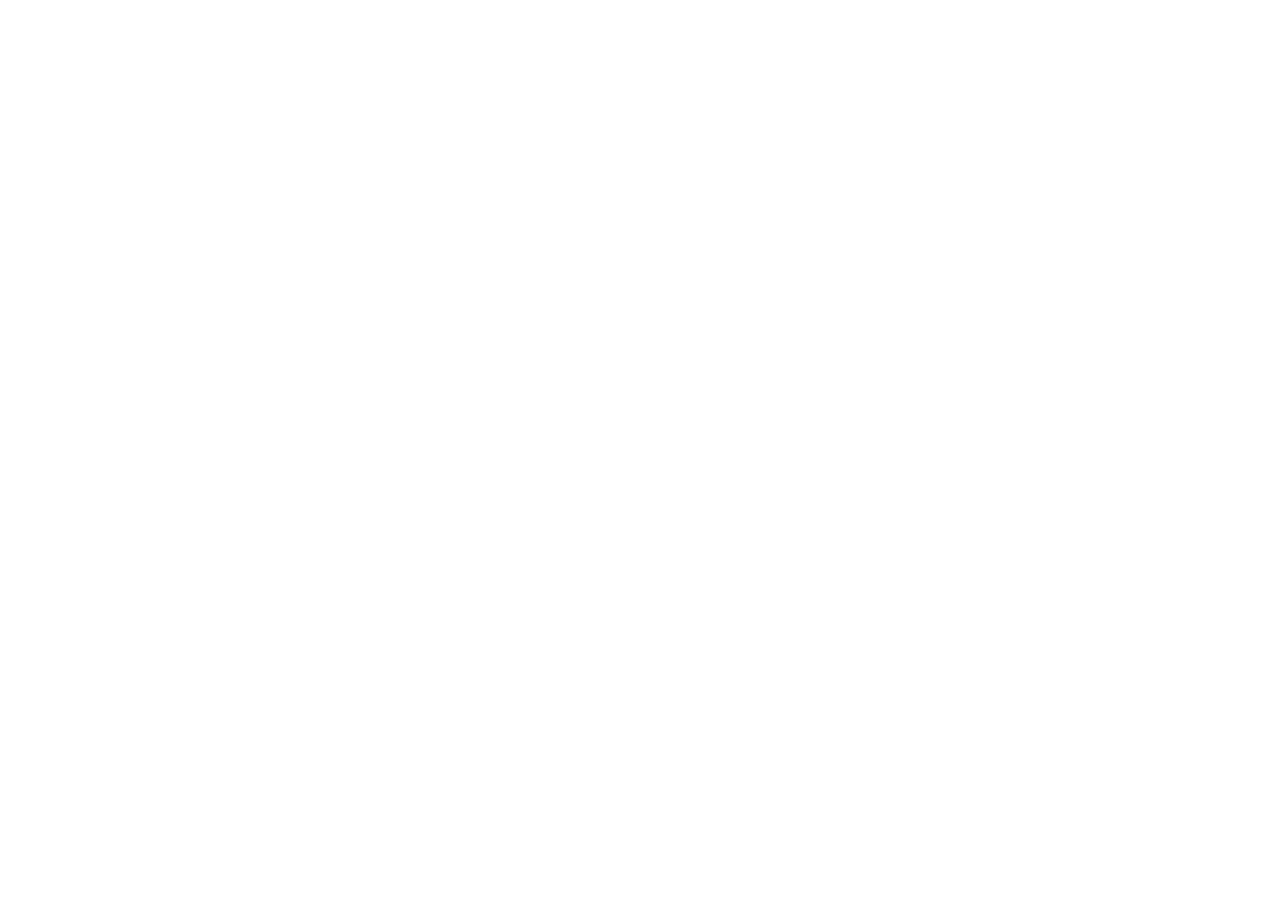
==== commit 0977b639: "Release files only: the website moved to Vercel (simwin.dev) Co-Authored-By: Claude Opus 5.5 <norepl" ====
--- a/index.html
+++ b/index.html
@@ -1 +1,4 @@
-<!DOCTYPE html><!--MYbNLlFr3FQ7_EhO_UtGj--><html lang="en" class="inter_173403c7-module__czr2iW__variable"><head><meta charSet="utf-8"/><meta name="viewport" content="width=device-width, initial-scale=1"/><link rel="preload" href="/_next/static/media/83afe278b6a6bb3c-s.p.3a6ba036.woff2" as="font" crossorigin="" type="font/woff2"/><link rel="preload" as="image" href="/icon.png"/><link rel="stylesheet" href="/_next/static/chunks/1946e24707b207fe.css" data-precedence="next"/><link rel="preload" as="script" fetchPriority="low" href="/_next/static/chunks/465f799faf41e6df.js"/><script src="/_next/static/chunks/806bdb8e4a6a9b95.js" async=""></script><script src="/_next/static/chunks/f2f58a7e93290fbb.js" async=""></script><script src="/_next/static/chunks/bd1354d7a1b1bf9d.js" async=""></script><script src="/_next/static/chunks/turbopack-e8b4e1b86504c92f.js" async=""></script><script src="/_next/static/chunks/ff1a16fafef87110.js" async=""></script><script src="/_next/static/chunks/d2be314c3ece3fbe.js" async=""></script><script src="/_next/static/chunks/cdf2cf1239212fe8.js" async=""></script><meta name="next-size-adjust" content=""/><title>SimWin – Test your Flutter apps on Windows, right on your Mac</title><meta name="description" content="SimWin builds the Windows debug build of your Flutter app on your Mac and runs it in a Windows 11-style window. Pick “SimWin · Windows 11” in VS Code or Android Studio: hot reload, breakpoints and DevTools work as usual. No PC, no virtual machine."/><meta name="application-name" content="SimWin"/><meta name="keywords" content="flutter windows on mac,test flutter windows app on mac,flutter windows build macos,run windows exe on mac flutter,flutter custom device,SimWin"/><meta name="category" content="technology"/><link rel="canonical" href="https://simwin.dev/"/><meta property="og:title" content="SimWin – Test your Flutter apps on Windows, right on your Mac"/><meta property="og:description" content="Build and debug the Windows version of your Flutter app on your Mac, with hot reload and DevTools."/><meta property="og:url" content="https://simwin.dev/"/><meta property="og:site_name" content="SimWin"/><meta property="og:image" content="https://simwin.dev/icon.png"/><meta property="og:image:width" content="512"/><meta property="og:image:height" content="512"/><meta property="og:image:alt" content="SimWin"/><meta property="og:type" content="website"/><meta name="twitter:card" content="summary_large_image"/><meta name="twitter:title" content="SimWin – Test your Flutter apps on Windows, right on your Mac"/><meta name="twitter:description" content="Build and debug the Windows version of your Flutter app on your Mac, with hot reload and DevTools."/><meta name="twitter:image" content="https://simwin.dev/icon.png"/><meta name="twitter:image:width" content="512"/><meta name="twitter:image:height" content="512"/><meta name="twitter:image:alt" content="SimWin"/><link rel="icon" href="/icon.png"/><link rel="apple-touch-icon" href="/icon.png"/><script src="/_next/static/chunks/a6dad97d9634a72d.js" noModule=""></script></head><body class="inter_173403c7-module__czr2iW__className antialiased bg-white text-slate-900"><div hidden=""><!--$--><!--/$--></div><main><nav class="fixed top-0 left-0 right-0 z-50 transition-all duration-300 bg-transparent border-b border-transparent"><div class="max-w-7xl mx-auto px-4 sm:px-6 lg:px-8"><div class="flex items-center justify-between h-16"><a class="flex items-center gap-2.5 group shrink-0" href="/"><img src="/icon.png" alt="" width="32" height="32" class="w-8 h-8 transition-transform duration-200 group-hover:scale-105"/><span class="font-semibold text-lg tracking-tight transition-colors duration-300 text-white">SimWin</span></a><div class="hidden md:flex items-center gap-1"><a class="px-3 py-2 rounded-lg font-medium text-sm transition-colors duration-200 text-slate-300 hover:text-white hover:bg-white/10" href="/#features">Features</a><a class="px-3 py-2 rounded-lg font-medium text-sm transition-colors duration-200 text-slate-300 hover:text-white hover:bg-white/10" href="/#how-it-works">How it works</a><a class="px-3 py-2 rounded-lg font-medium text-sm transition-colors duration-200 text-slate-300 hover:text-white hover:bg-white/10" href="/install/">Install</a><a class="px-3 py-2 rounded-lg font-medium text-sm transition-colors duration-200 text-slate-300 hover:text-white hover:bg-white/10" href="/#faq">FAQ</a><a class="px-3 py-2 rounded-lg font-medium text-sm transition-colors duration-200 text-slate-300 hover:text-white hover:bg-white/10" href="/support/">Support</a></div><div class="flex items-center gap-2"><a href="https://github.com/ShreeBhagwat/simwin-releases/releases/latest/download/SimWin.dmg" class="hidden md:inline-flex items-center gap-1.5 bg-sky-500 hover:bg-sky-400 text-white font-semibold text-sm px-5 py-2 rounded-full transition-all duration-200 shadow-lg shadow-sky-500/25 hover:-translate-y-px">Download<svg xmlns="http://www.w3.org/2000/svg" fill="none" viewBox="0 0 24 24" stroke-width="2.2" stroke="currentColor" class="w-3.5 h-3.5" aria-hidden="true"><path stroke-linecap="round" stroke-linejoin="round" d="M19.5 13.5L12 21m0 0l-7.5-7.5M12 21V3"></path></svg></a><button class="md:hidden p-2 rounded-lg transition-all duration-200 text-slate-200 hover:text-white hover:bg-white/10" aria-label="Toggle menu" aria-expanded="false"><svg xmlns="http://www.w3.org/2000/svg" fill="none" viewBox="0 0 24 24" stroke-width="2" stroke="currentColor" class="w-5 h-5" aria-hidden="true"><path stroke-linecap="round" stroke-linejoin="round" d="M3.75 6.75h16.5M3.75 12h16.5m-16.5 5.25h16.5"></path></svg></button></div></div></div></nav><section class="relative overflow-hidden bg-slate-950 pt-32 pb-24 lg:pt-36 lg:pb-28"><div aria-hidden="true" class="pointer-events-none absolute inset-0" style="background:radial-gradient(900px 600px at 78% 12%, rgba(56,189,248,0.18), transparent 70%), radial-gradient(700px 500px at 10% 85%, rgba(45,212,191,0.12), transparent 70%)"></div><div aria-hidden="true" class="pointer-events-none absolute inset-0 opacity-[0.18]" style="background-image:linear-gradient(rgba(148,163,184,0.14) 1px, transparent 1px), linear-gradient(90deg, rgba(148,163,184,0.14) 1px, transparent 1px);background-size:64px 64px;mask-image:radial-gradient(ellipse 80% 60% at 50% 40%, black, transparent 100%);-webkit-mask-image:radial-gradient(ellipse 80% 60% at 50% 40%, black, transparent 100%)"></div><div class="relative z-10 max-w-7xl mx-auto px-4 sm:px-6 lg:px-8"><div class="grid lg:grid-cols-12 gap-16 lg:gap-10 items-center"><div class="lg:col-span-6 min-w-0"><span class="inline-flex items-center gap-2 rounded-full border border-white/10 bg-white/5 backdrop-blur px-3.5 py-1.5 text-xs font-medium text-slate-300"><span class="relative flex h-1.5 w-1.5"><span class="absolute inline-flex h-full w-full animate-ping rounded-full bg-teal-400 opacity-75"></span><span class="relative inline-flex h-1.5 w-1.5 rounded-full bg-teal-400"></span></span>Hot reload · Breakpoints · DevTools</span><h1 class="mt-6 text-[2.5rem] sm:text-5xl xl:text-[3.4rem] font-bold text-white leading-[1.08] tracking-[-0.03em] text-balance">Test your Flutter apps on Windows,<span class="block mt-2 bg-gradient-to-r from-sky-400 via-sky-300 to-teal-300 bg-clip-text text-transparent">right on your Mac.</span></h1><p class="mt-7 text-lg text-slate-400 leading-relaxed max-w-xl">SimWin builds the real Windows debug build of your Flutter app on your Mac and runs it in a Windows 11-style window. Pick <span class="text-slate-200 font-medium">SimWin · Windows 11</span> in VS Code or Android Studio and press Run. No PC, no virtual machine.</p><div class="mt-9 flex flex-col sm:flex-row items-stretch sm:items-center gap-3"><a href="https://github.com/ShreeBhagwat/simwin-releases/releases/latest/download/SimWin.dmg" class="inline-flex items-center justify-center gap-2 bg-white hover:bg-slate-100 text-slate-900 font-semibold px-6 py-3.5 rounded-xl transition-all duration-200 shadow-xl shadow-black/40 hover:-translate-y-0.5"><svg xmlns="http://www.w3.org/2000/svg" fill="none" viewBox="0 0 24 24" stroke-width="2" stroke="currentColor" class="w-5 h-5" aria-hidden="true"><path stroke-linecap="round" stroke-linejoin="round" d="M3 16.5v2.25A2.25 2.25 0 005.25 21h13.5A2.25 2.25 0 0021 18.75V16.5M16.5 12L12 16.5m0 0L7.5 12m4.5 4.5V3"></path></svg>Download for macOS</a><a class="inline-flex items-center justify-center gap-2 bg-white/5 hover:bg-white/10 border border-white/15 text-white font-semibold px-6 py-3.5 rounded-xl backdrop-blur transition-all duration-200 hover:-translate-y-0.5" href="/install/">How to install</a></div><p class="mt-7 text-[13px] text-slate-500">macOS 14 or later  ·  Apple Silicon and Intel  ·  Notarized by Apple</p></div><div class="lg:col-span-6 min-w-0"><div class="relative lg:pl-6" aria-label="Illustration: choosing SimWin in the IDE&#x27;s device list"><div aria-hidden="true" class="absolute -inset-4 rounded-2xl bg-sky-400/10 blur-2xl"></div><div class="relative rounded-xl overflow-hidden border border-white/15 shadow-2xl shadow-black/70 ring-1 ring-white/10 bg-slate-900"><div class="flex items-center gap-1.5 px-4 py-2.5 bg-slate-900/90 border-b border-white/5"><span class="w-2.5 h-2.5 rounded-full bg-[#ff5f57]"></span><span class="w-2.5 h-2.5 rounded-full bg-[#febc2e]"></span><span class="w-2.5 h-2.5 rounded-full bg-[#28c840]"></span><span class="ml-3 text-slate-500 text-[11px] font-medium">main.dart — my_app</span></div><div class="p-5 font-mono text-[12.5px] leading-6"><p class="text-slate-500 text-[11px] uppercase tracking-wider font-sans font-semibold">Select a device</p><ul class="mt-2 rounded-lg border border-white/10 overflow-hidden"><li class="flex items-center justify-between px-3 py-2 text-slate-400 border-b border-white/5 last:border-b-0"><span>macOS (desktop)</span></li><li class="flex items-center justify-between px-3 py-2 text-slate-400 border-b border-white/5 last:border-b-0"><span>Chrome (web)</span></li><li class="flex items-center justify-between px-3 py-2 bg-sky-500/20 text-white border-b border-white/5 last:border-b-0"><span>SimWin · Windows 11</span><span class="text-sky-300 text-[11px] font-sans font-semibold">custom device</span></li></ul><p class="mt-5 text-slate-500 text-[11px] uppercase tracking-wider font-sans font-semibold">Debug console</p><div class="mt-2 rounded-lg bg-black/40 border border-white/5 px-3 py-2.5 overflow-x-auto"><p class="text-slate-400 break-words sm:whitespace-nowrap">Launching lib/main.dart on SimWin · Windows 11 in debug mode…</p><p class="text-slate-400 break-words sm:whitespace-nowrap">Building the Windows app on this Mac…</p><p class="text-teal-300 break-words sm:whitespace-nowrap">✓ Built my_app.exe</p><p class="text-slate-400 break-words sm:whitespace-nowrap">Connecting to VM Service at ws://127.0.0.1:55813/ws</p><p class="text-sky-300 break-words sm:whitespace-nowrap">Reloaded 1 of 731 libraries in 418ms.</p></div></div></div></div></div></div></div></section><section id="features" class="py-24 bg-white"><div class="max-w-7xl mx-auto px-4 sm:px-6 lg:px-8"><div class="max-w-3xl"><p class="font-semibold uppercase tracking-wider text-sm text-sky-600">What SimWin does</p><h2 class="mt-3 text-3xl md:text-4xl font-bold tracking-tight text-balance text-slate-900">Everything you need to check your Windows app, without leaving your Mac</h2><p class="mt-4 text-lg leading-relaxed text-slate-600">Catch layout, scaling, keyboard and platform-specific bugs in the Windows version of your app while you build it, not after someone tries it on a PC.</p></div><div class="mt-14 grid gap-px bg-slate-200 rounded-2xl overflow-hidden border border-slate-200 sm:grid-cols-2 lg:grid-cols-3"><div class="bg-white p-7"><h3 class="font-semibold text-slate-900">The real Windows build</h3><p class="mt-2 text-slate-600 leading-relaxed text-[15px]">Your app is compiled for Windows x64 on your Mac. Platform.isWindows is true, paths are C:\…, and your Windows plugin code runs.</p></div><div class="bg-white p-7"><h3 class="font-semibold text-slate-900">A device in your IDE</h3><p class="mt-2 text-slate-600 leading-relaxed text-[15px]">“SimWin · Windows 11” appears in the device list of VS Code, Android Studio and flutter devices, just like an emulator.</p></div><div class="bg-white p-7"><h3 class="font-semibold text-slate-900">Hot reload and DevTools</h3><p class="mt-2 text-slate-600 leading-relaxed text-[15px]">Debug mode with hot reload, hot restart, breakpoints and Flutter DevTools, exactly as on a Windows PC.</p></div><div class="bg-white p-7"><h3 class="font-semibold text-slate-900">Simulator toolbar</h3><p class="mt-2 text-slate-600 leading-relaxed text-[15px]">Switch display scale (100–200 %), window size, light or dark mode and locale, including right-to-left languages.</p></div><div class="bg-white p-7"><h3 class="font-semibold text-slate-900">Screenshots and recordings</h3><p class="mt-2 text-slate-600 leading-relaxed text-[15px]">Capture the app window as PNG or record it as video, from the toolbar, the menu bar or the command line.</p></div><div class="bg-white p-7"><h3 class="font-semibold text-slate-900">Profiles</h3><p class="mt-2 text-slate-600 leading-relaxed text-[15px]">Save combinations of scale, size, theme and locale, and switch between them in one click.</p></div><div class="bg-white p-7"><h3 class="font-semibold text-slate-900">Plugins that compile</h3><p class="mt-2 text-slate-600 leading-relaxed text-[15px]">Windows plugin code is compiled with clang. Plugins that need Visual Studio-only tooling are detected and named, not left to fail silently.</p></div><div class="bg-white p-7"><h3 class="font-semibold text-slate-900">Command line</h3><p class="mt-2 text-slate-600 leading-relaxed text-[15px]">simwin open, simwin screenshot and simwin doctor work in Terminal and scripts, without an IDE.</p></div><div class="bg-white p-7"><h3 class="font-semibold text-slate-900">Your project stays untouched</h3><p class="mt-2 text-slate-600 leading-relaxed text-[15px]">SimWin builds from a private copy of your project. It never edits your files, pubspec or Git state.</p></div></div></div></section><section id="how-it-works" class="bg-slate-950 py-24"><div class="max-w-7xl mx-auto px-4 sm:px-6 lg:px-8"><div class="max-w-3xl"><p class="font-semibold uppercase tracking-wider text-sm text-sky-400">How it works</p><h2 class="mt-3 text-3xl md:text-4xl font-bold tracking-tight text-balance text-white">Three steps for you. A Windows toolchain for SimWin.</h2></div><ol class="mt-14 grid grid-cols-1 md:grid-cols-3 gap-8"><li class="rounded-2xl border border-white/10 bg-white/[0.03] p-7"><span class="flex items-center justify-center w-10 h-10 rounded-full bg-sky-500 text-white font-bold shadow-md shadow-sky-500/30">1</span><h3 class="mt-5 text-lg font-bold text-white tracking-tight">Install and set up</h3><p class="mt-2 text-slate-400 leading-relaxed">Drag SimWin to Applications and open it. Setup downloads the build tools (about 400 MB) and checks everything with a sample app. About five minutes, once.</p></li><li class="rounded-2xl border border-white/10 bg-white/[0.03] p-7"><span class="flex items-center justify-center w-10 h-10 rounded-full bg-sky-500 text-white font-bold shadow-md shadow-sky-500/30">2</span><h3 class="mt-5 text-lg font-bold text-white tracking-tight">Pick the device</h3><p class="mt-2 text-slate-400 leading-relaxed">Open your Flutter project in VS Code or Android Studio and choose “SimWin · Windows 11” from the device list.</p></li><li class="rounded-2xl border border-white/10 bg-white/[0.03] p-7"><span class="flex items-center justify-center w-10 h-10 rounded-full bg-sky-500 text-white font-bold shadow-md shadow-sky-500/30">3</span><h3 class="mt-5 text-lg font-bold text-white tracking-tight">Press Run</h3><p class="mt-2 text-slate-400 leading-relaxed">SimWin builds the Windows app and opens it in its window. Edit your code and hot reload as usual.</p></li></ol><div class="mt-20"><h3 class="text-white font-semibold text-lg">What happens when you press Run</h3><ol class="mt-6 grid gap-3 lg:grid-cols-5"><li class="relative rounded-xl border border-white/10 bg-slate-900 p-5"><span class="text-[11px] font-semibold uppercase tracking-wider text-teal-300">Step <!-- -->1</span><p class="mt-1.5 font-semibold text-white">Your project</p><p class="mt-1.5 text-sm text-slate-400 leading-relaxed">copied to a private staging folder; the original is never changed</p><span aria-hidden="true" class="hidden lg:block absolute top-1/2 -right-2.5 -translate-y-1/2 text-slate-600 z-10">→</span></li><li class="relative rounded-xl border border-white/10 bg-slate-900 p-5"><span class="text-[11px] font-semibold uppercase tracking-wider text-teal-300">Step <!-- -->2</span><p class="mt-1.5 font-semibold text-white">Compiled for Windows x64</p><p class="mt-1.5 text-sm text-slate-400 leading-relaxed">clang (llvm-mingw), CMake and Ninja, with Flutter’s Windows engine</p><span aria-hidden="true" class="hidden lg:block absolute top-1/2 -right-2.5 -translate-y-1/2 text-slate-600 z-10">→</span></li><li class="relative rounded-xl border border-white/10 bg-slate-900 p-5"><span class="text-[11px] font-semibold uppercase tracking-wider text-teal-300">Step <!-- -->3</span><p class="mt-1.5 font-semibold text-white">my_app.exe</p><p class="mt-1.5 text-sm text-slate-400 leading-relaxed">the same debug build a Windows PC would produce</p><span aria-hidden="true" class="hidden lg:block absolute top-1/2 -right-2.5 -translate-y-1/2 text-slate-600 z-10">→</span></li><li class="relative rounded-xl border border-white/10 bg-slate-900 p-5"><span class="text-[11px] font-semibold uppercase tracking-wider text-teal-300">Step <!-- -->4</span><p class="mt-1.5 font-semibold text-white">Runs on your Mac</p><p class="mt-1.5 text-sm text-slate-400 leading-relaxed">through Wine, a compatibility layer (not a VM); graphics via DXVK → MoltenVK → Metal</p><span aria-hidden="true" class="hidden lg:block absolute top-1/2 -right-2.5 -translate-y-1/2 text-slate-600 z-10">→</span></li><li class="relative rounded-xl border border-white/10 bg-slate-900 p-5"><span class="text-[11px] font-semibold uppercase tracking-wider text-teal-300">Step <!-- -->5</span><p class="mt-1.5 font-semibold text-white">Connected to your IDE</p><p class="mt-1.5 text-sm text-slate-400 leading-relaxed">the Dart VM service: hot reload, breakpoints, DevTools</p></li></ol><p class="mt-6 text-sm text-slate-500 max-w-3xl">The first build of a project takes a few minutes (SimWin fetches Flutter’s Windows engine files and compiles everything). After that, builds are incremental and hot reload takes well under a second.</p></div></div></section><section id="limitations" class="py-24 bg-slate-50 border-y border-slate-200"><div class="max-w-7xl mx-auto px-4 sm:px-6 lg:px-8"><div class="max-w-3xl"><p class="font-semibold uppercase tracking-wider text-sm text-sky-600">Good to know</p><h2 class="mt-3 text-3xl md:text-4xl font-bold tracking-tight text-balance text-slate-900">What SimWin is, and what it isn’t</h2></div><div class="mt-12 grid gap-6 md:grid-cols-2"><div class="rounded-2xl bg-white border border-slate-200 p-7"><h3 class="font-semibold text-slate-900">Not a replacement for a final check on Windows</h3><p class="mt-2 text-slate-600 leading-relaxed">It is your real Windows build running under a compatibility layer, not Windows itself. Fonts, system dialogs (file pickers, printing) and some Win32 APIs can differ. Test on a real PC before you release.</p></div><div class="rounded-2xl bg-white border border-slate-200 p-7"><h3 class="font-semibold text-slate-900">Debug builds only</h3><p class="mt-2 text-slate-600 leading-relaxed">Release and profile builds need Windows-only tools, so build the .exe you ship on Windows or in CI.</p></div><div class="rounded-2xl bg-white border border-slate-200 p-7"><h3 class="font-semibold text-slate-900">Visual Studio-only plugins</h3><p class="mt-2 text-slate-600 leading-relaxed">Plugins that need C++/WinRT, MFC, ATL, NuGet packages or WebView2 aren’t supported yet. SimWin leaves them out of the build and tells you which ones.</p></div><div class="rounded-2xl bg-white border border-slate-200 p-7"><h3 class="font-semibold text-slate-900">Speed on Apple Silicon</h3><p class="mt-2 text-slate-600 leading-relaxed">Windows x64 code runs through Rosetta 2. That’s fine for UI work and debugging, not for benchmarking.</p></div></div></div></section><section id="download" class="py-24 bg-white"><div class="max-w-5xl mx-auto px-4 sm:px-6 lg:px-8 grid gap-12 lg:grid-cols-2 items-start"><div><div class="max-w-3xl"><p class="font-semibold uppercase tracking-wider text-sm text-sky-600">Download</p><h2 class="mt-3 text-3xl md:text-4xl font-bold tracking-tight text-balance text-slate-900">Get SimWin</h2></div><p class="mt-4 text-lg text-slate-600 leading-relaxed">Signed with Developer ID and notarized by Apple. SimWin keeps itself up to date.</p><div class="mt-8 flex flex-wrap gap-3"><a href="https://github.com/ShreeBhagwat/simwin-releases/releases/latest/download/SimWin.dmg" class="inline-flex items-center gap-2 bg-sky-500 hover:bg-sky-600 text-white font-semibold px-6 py-3.5 rounded-xl shadow-lg shadow-sky-500/25 transition-all duration-200 hover:-translate-y-0.5">Download for macOS</a><a class="inline-flex items-center gap-2 border border-slate-300 hover:border-sky-500 hover:text-sky-600 text-slate-700 font-semibold px-6 py-3.5 rounded-xl transition-all duration-200" href="/install/">Installation guide</a></div><p class="mt-5 text-sm text-slate-500">Older versions and release notes: <a class="text-sky-600 hover:underline" href="https://github.com/ShreeBhagwat/simwin-releases/releases">all releases</a>.</p></div><dl class="rounded-2xl border border-slate-200 divide-y divide-slate-200"><div class="grid grid-cols-3 gap-4 px-6 py-4"><dt class="font-medium text-slate-900">macOS</dt><dd class="col-span-2 text-slate-600">14 Sonoma or later</dd></div><div class="grid grid-cols-3 gap-4 px-6 py-4"><dt class="font-medium text-slate-900">Mac</dt><dd class="col-span-2 text-slate-600">Apple Silicon (with Rosetta 2, which setup installs) or Intel</dd></div><div class="grid grid-cols-3 gap-4 px-6 py-4"><dt class="font-medium text-slate-900">Flutter</dt><dd class="col-span-2 text-slate-600">Stable channel, 3.45 – 3.47</dd></div><div class="grid grid-cols-3 gap-4 px-6 py-4"><dt class="font-medium text-slate-900">IDE</dt><dd class="col-span-2 text-slate-600">VS Code with the Flutter extension, Android Studio or IntelliJ; or just Terminal</dd></div><div class="grid grid-cols-3 gap-4 px-6 py-4"><dt class="font-medium text-slate-900">Disk</dt><dd class="col-span-2 text-slate-600">About 3 GB after setup, plus build caches</dd></div></dl></div></section><section id="faq" class="py-24 bg-white"><div class="max-w-3xl mx-auto px-4 sm:px-6 lg:px-8"><p class="text-sky-600 font-semibold uppercase tracking-wider text-sm">FAQ</p><h2 class="mt-3 text-3xl md:text-4xl font-bold tracking-tight text-slate-900">Questions developers ask</h2><div class="mt-10 divide-y divide-slate-200 border-y border-slate-200"><details class="group py-5"><summary class="flex cursor-pointer list-none items-center justify-between gap-6 font-semibold text-slate-900 [&amp;::-webkit-details-marker]:hidden">Is this a virtual machine?<span aria-hidden="true" class="text-slate-400 transition-transform duration-200 group-open:rotate-45 text-xl leading-none">+</span></summary><div class="mt-3 text-slate-600 leading-relaxed">No. SimWin doesn’t install or run Windows. It compiles your app for Windows and runs the .exe directly on macOS through Wine, a compatibility layer that translates Windows calls to macOS ones. That is why it starts in seconds and uses far less memory than a VM.</div></details><details class="group py-5"><summary class="flex cursor-pointer list-none items-center justify-between gap-6 font-semibold text-slate-900 [&amp;::-webkit-details-marker]:hidden">Do I need a Windows PC or a Windows licence?<span aria-hidden="true" class="text-slate-400 transition-transform duration-200 group-open:rotate-45 text-xl leading-none">+</span></summary><div class="mt-3 text-slate-600 leading-relaxed">No. Everything is built and run on your Mac. You don’t need Visual Studio either.</div></details><details class="group py-5"><summary class="flex cursor-pointer list-none items-center justify-between gap-6 font-semibold text-slate-900 [&amp;::-webkit-details-marker]:hidden">Does SimWin change my project?<span aria-hidden="true" class="text-slate-400 transition-transform duration-200 group-open:rotate-45 text-xl leading-none">+</span></summary><div class="mt-3 text-slate-600 leading-relaxed">Never. It builds from a private copy of your project in ~/Library/Caches/SimWin, and that is where any compatibility fixes are applied. Your files, pubspec and Git state are left exactly as they were.</div></details><details class="group py-5"><summary class="flex cursor-pointer list-none items-center justify-between gap-6 font-semibold text-slate-900 [&amp;::-webkit-details-marker]:hidden">Can I build the .exe I ship to users?<span aria-hidden="true" class="text-slate-400 transition-transform duration-200 group-open:rotate-45 text-xl leading-none">+</span></summary><div class="mt-3 text-slate-600 leading-relaxed">Not yet. SimWin makes debug builds for testing. Release builds need Windows-only tools, so build them on Windows or in CI.</div></details><details class="group py-5"><summary class="flex cursor-pointer list-none items-center justify-between gap-6 font-semibold text-slate-900 [&amp;::-webkit-details-marker]:hidden">Which plugins work?<span aria-hidden="true" class="text-slate-400 transition-transform duration-200 group-open:rotate-45 text-xl leading-none">+</span></summary><div class="mt-3 text-slate-600 leading-relaxed">Plugins whose Windows code is ordinary C++ work, such as path_provider, shared_preferences, url_launcher and package_info_plus. Plugins that need Visual Studio-only features (C++/WinRT, MFC, ATL, NuGet, WebView2) are left out of the build, and SimWin tells you which ones, so the rest of your app still runs.</div></details><details class="group py-5"><summary class="flex cursor-pointer list-none items-center justify-between gap-6 font-semibold text-slate-900 [&amp;::-webkit-details-marker]:hidden">Which Flutter versions are supported?<span aria-hidden="true" class="text-slate-400 transition-transform duration-200 group-open:rotate-45 text-xl leading-none">+</span></summary><div class="mt-3 text-slate-600 leading-relaxed">The stable channel: the newest tested version and the two before it (currently 3.45 – 3.47). SimWin always uses the Flutter SDK your IDE runs. Other versions usually work too; SimWin warns you if yours is outside the tested range.</div></details><details class="group py-5"><summary class="flex cursor-pointer list-none items-center justify-between gap-6 font-semibold text-slate-900 [&amp;::-webkit-details-marker]:hidden">Does it work on Apple Silicon?<span aria-hidden="true" class="text-slate-400 transition-transform duration-200 group-open:rotate-45 text-xl leading-none">+</span></summary><div class="mt-3 text-slate-600 leading-relaxed">Yes. Windows x64 code runs through Rosetta 2, which setup installs if needed. Intel Macs run it natively.</div></details><details class="group py-5"><summary class="flex cursor-pointer list-none items-center justify-between gap-6 font-semibold text-slate-900 [&amp;::-webkit-details-marker]:hidden">Does SimWin collect any data?<span aria-hidden="true" class="text-slate-400 transition-transform duration-200 group-open:rotate-45 text-xl leading-none">+</span></summary><div class="mt-3 text-slate-600 leading-relaxed">No analytics and no tracking. SimWin only goes online to download its build tools during setup, to fetch Flutter’s Windows engine files from Google, and to check for updates. Problem reports are sent by you, from your own mail app. See the <a class="text-sky-600 hover:underline" href="/privacy/">privacy page</a>.</div></details><details class="group py-5"><summary class="flex cursor-pointer list-none items-center justify-between gap-6 font-semibold text-slate-900 [&amp;::-webkit-details-marker]:hidden">How do I uninstall it?<span aria-hidden="true" class="text-slate-400 transition-transform duration-200 group-open:rotate-45 text-xl leading-none">+</span></summary><div class="mt-3 text-slate-600 leading-relaxed">Follow <a class="text-sky-600 hover:underline" href="/install/#uninstall">these steps</a>: remove the IDE device, delete the app and delete SimWin’s three folders in your Library.</div></details></div></div></section><section id="support" class="py-24 bg-slate-950"><div class="max-w-3xl mx-auto px-4 sm:px-6 lg:px-8 text-center"><p class="text-sky-400 font-semibold uppercase tracking-wider text-sm">Found a problem?</p><h2 class="mt-3 text-3xl md:text-4xl font-bold text-white tracking-tight">Tell us. We read every report.</h2><p class="mt-5 text-lg text-slate-400 leading-relaxed">In SimWin, choose <span class="text-slate-200">Help ▸ Report a Problem…</span>. It writes an email to us with the details we need attached, or opens a GitHub issue. Plugins that don’t build are especially useful to hear about.</p><div class="mt-9 flex flex-wrap justify-center gap-3"><a href="mailto:support@codeaamy.com?subject=SimWin" class="inline-flex items-center bg-white hover:bg-slate-100 text-slate-900 font-semibold px-6 py-3 rounded-xl transition-all duration-200">Email <!-- -->support@codeaamy.com</a><a href="https://github.com/ShreeBhagwat/simwin-releases/issues/new" target="_blank" rel="noopener noreferrer" class="inline-flex items-center border border-white/15 bg-white/5 hover:bg-white/10 text-white font-semibold px-6 py-3 rounded-xl transition-all duration-200">Open a GitHub issue</a><a class="inline-flex items-center text-sky-300 hover:text-sky-200 font-semibold px-4 py-3" href="/support/">Troubleshooting →</a></div></div></section><footer class="bg-slate-950 text-white py-16"><div class="max-w-7xl mx-auto px-4 sm:px-6 lg:px-8"><div class="flex flex-col md:flex-row items-start md:items-center justify-between gap-8 pb-10 border-b border-slate-800"><a class="flex items-center gap-2 group" href="/"><img src="/icon.png" alt="" width="32" height="32" class="w-8 h-8"/><span class="font-semibold text-lg text-white group-hover:text-sky-400 transition-colors duration-200">SimWin</span></a><nav class="flex flex-wrap gap-x-6 gap-y-2"><a class="text-slate-400 hover:text-sky-400 text-sm font-medium transition-colors duration-200" href="/install/">Install guide</a><a class="text-slate-400 hover:text-sky-400 text-sm font-medium transition-colors duration-200" href="/support/">Support</a><a href="https://github.com/ShreeBhagwat/simwin-releases/issues/new" target="_blank" rel="noopener noreferrer" class="text-slate-400 hover:text-sky-400 text-sm font-medium transition-colors duration-200">Report a bug</a><a href="https://github.com/ShreeBhagwat/simwin-releases/releases" target="_blank" rel="noopener noreferrer" class="text-slate-400 hover:text-sky-400 text-sm font-medium transition-colors duration-200">Releases</a><a href="https://github.com/ShreeBhagwat/simwin-releases/tree/main/licenses" target="_blank" rel="noopener noreferrer" class="text-slate-400 hover:text-sky-400 text-sm font-medium transition-colors duration-200">Licences</a><a class="text-slate-400 hover:text-sky-400 text-sm font-medium transition-colors duration-200" href="/privacy/">Privacy</a></nav></div><div class="py-10 border-b border-slate-800 flex flex-col sm:flex-row flex-wrap gap-4 sm:gap-8 text-sm text-slate-400"><span class="font-medium text-slate-300">Codeaamy Private Limited</span><span>Pune, Maharashtra, India</span><a href="mailto:support@codeaamy.com" class="hover:text-sky-400 transition-colors duration-200">support@codeaamy.com</a></div><div class="pt-8 flex flex-col gap-3 text-xs text-slate-500 leading-relaxed"><p>© 2026 Codeaamy Private Limited. All rights reserved.</p><p>SimWin is not affiliated with, or endorsed by, Microsoft, Google or the Wine project. Windows is a trademark of Microsoft Corporation. Flutter is a trademark of Google LLC. Mac and macOS are trademarks of Apple Inc.</p></div></div></footer></main><!--$--><!--/$--><script src="/_next/static/chunks/465f799faf41e6df.js" id="_R_" async=""></script><script>(self.__next_f=self.__next_f||[]).push([0])</script><script>self.__next_f.push([1,"1:\"$Sreact.fragment\"\n2:I[39756,[\"/_next/static/chunks/ff1a16fafef87110.js\",\"/_next/static/chunks/d2be314c3ece3fbe.js\"],\"default\"]\n3:I[37457,[\"/_next/static/chunks/ff1a16fafef87110.js\",\"/_next/static/chunks/d2be314c3ece3fbe.js\"],\"default\"]\n4:I[45678,[\"/_next/static/chunks/cdf2cf1239212fe8.js\"],\"default\"]\n13:I[68027,[\"/_next/static/chunks/ff1a16fafef87110.js\",\"/_next/static/chunks/d2be314c3ece3fbe.js\"],\"default\"]\n:HL[\"/_next/static/chunks/1946e24707b207fe.css\",\"style\"]\n:HL[\"/_next/static/media/83afe278b6a6bb3c-s.p.3a6ba036.woff2\",\"font\",{\"crossOrigin\":\"\",\"type\":\"font/woff2\"}]\n"])</script><script>self.__next_f.push([1,"0:{\"P\":null,\"b\":\"MYbNLlFr3FQ7_EhO_UtGj\",\"c\":[\"\",\"\"],\"q\":\"\",\"i\":false,\"f\":[[[\"\",{\"children\":[\"__PAGE__\",{}]},\"$undefined\",\"$undefined\",true],[[\"$\",\"$1\",\"c\",{\"children\":[[[\"$\",\"link\",\"0\",{\"rel\":\"stylesheet\",\"href\":\"/_next/static/chunks/1946e24707b207fe.css\",\"precedence\":\"next\",\"crossOrigin\":\"$undefined\",\"nonce\":\"$undefined\"}]],[\"$\",\"html\",null,{\"lang\":\"en\",\"className\":\"inter_173403c7-module__czr2iW__variable\",\"children\":[\"$\",\"body\",null,{\"className\":\"inter_173403c7-module__czr2iW__className antialiased bg-white text-slate-900\",\"children\":[\"$\",\"$L2\",null,{\"parallelRouterKey\":\"children\",\"error\":\"$undefined\",\"errorStyles\":\"$undefined\",\"errorScripts\":\"$undefined\",\"template\":[\"$\",\"$L3\",null,{}],\"templateStyles\":\"$undefined\",\"templateScripts\":\"$undefined\",\"notFound\":[[[\"$\",\"title\",null,{\"children\":\"404: This page could not be found.\"}],[\"$\",\"div\",null,{\"style\":{\"fontFamily\":\"system-ui,\\\"Segoe UI\\\",Roboto,Helvetica,Arial,sans-serif,\\\"Apple Color Emoji\\\",\\\"Segoe UI Emoji\\\"\",\"height\":\"100vh\",\"textAlign\":\"center\",\"display\":\"flex\",\"flexDirection\":\"column\",\"alignItems\":\"center\",\"justifyContent\":\"center\"},\"children\":[\"$\",\"div\",null,{\"children\":[[\"$\",\"style\",null,{\"dangerouslySetInnerHTML\":{\"__html\":\"body{color:#000;background:#fff;margin:0}.next-error-h1{border-right:1px solid rgba(0,0,0,.3)}@media (prefers-color-scheme:dark){body{color:#fff;background:#000}.next-error-h1{border-right:1px solid rgba(255,255,255,.3)}}\"}}],[\"$\",\"h1\",null,{\"className\":\"next-error-h1\",\"style\":{\"display\":\"inline-block\",\"margin\":\"0 20px 0 0\",\"padding\":\"0 23px 0 0\",\"fontSize\":24,\"fontWeight\":500,\"verticalAlign\":\"top\",\"lineHeight\":\"49px\"},\"children\":404}],[\"$\",\"div\",null,{\"style\":{\"display\":\"inline-block\"},\"children\":[\"$\",\"h2\",null,{\"style\":{\"fontSize\":14,\"fontWeight\":400,\"lineHeight\":\"49px\",\"margin\":0},\"children\":\"This page could not be found.\"}]}]]}]}]],[]],\"forbidden\":\"$undefined\",\"unauthorized\":\"$undefined\"}]}]}]]}],{\"children\":[[\"$\",\"$1\",\"c\",{\"children\":[[\"$\",\"main\",null,{\"children\":[[\"$\",\"$L4\",null,{\"overDark\":true}],[\"$\",\"section\",null,{\"className\":\"relative overflow-hidden bg-slate-950 pt-32 pb-24 lg:pt-36 lg:pb-28\",\"children\":[[\"$\",\"div\",null,{\"aria-hidden\":\"true\",\"className\":\"pointer-events-none absolute inset-0\",\"style\":{\"background\":\"radial-gradient(900px 600px at 78% 12%, rgba(56,189,248,0.18), transparent 70%), radial-gradient(700px 500px at 10% 85%, rgba(45,212,191,0.12), transparent 70%)\"}}],[\"$\",\"div\",null,{\"aria-hidden\":\"true\",\"className\":\"pointer-events-none absolute inset-0 opacity-[0.18]\",\"style\":{\"backgroundImage\":\"linear-gradient(rgba(148,163,184,0.14) 1px, transparent 1px), linear-gradient(90deg, rgba(148,163,184,0.14) 1px, transparent 1px)\",\"backgroundSize\":\"64px 64px\",\"maskImage\":\"radial-gradient(ellipse 80% 60% at 50% 40%, black, transparent 100%)\",\"WebkitMaskImage\":\"radial-gradient(ellipse 80% 60% at 50% 40%, black, transparent 100%)\"}}],[\"$\",\"div\",null,{\"className\":\"relative z-10 max-w-7xl mx-auto px-4 sm:px-6 lg:px-8\",\"children\":[\"$\",\"div\",null,{\"className\":\"grid lg:grid-cols-12 gap-16 lg:gap-10 items-center\",\"children\":[[\"$\",\"div\",null,{\"className\":\"lg:col-span-6 min-w-0\",\"children\":[[\"$\",\"span\",null,{\"className\":\"inline-flex items-center gap-2 rounded-full border border-white/10 bg-white/5 backdrop-blur px-3.5 py-1.5 text-xs font-medium text-slate-300\",\"children\":[[\"$\",\"span\",null,{\"className\":\"relative flex h-1.5 w-1.5\",\"children\":[[\"$\",\"span\",null,{\"className\":\"absolute inline-flex h-full w-full animate-ping rounded-full bg-teal-400 opacity-75\"}],[\"$\",\"span\",null,{\"className\":\"relative inline-flex h-1.5 w-1.5 rounded-full bg-teal-400\"}]]}],\"Hot reload · Breakpoints · DevTools\"]}],[\"$\",\"h1\",null,{\"className\":\"mt-6 text-[2.5rem] sm:text-5xl xl:text-[3.4rem] font-bold text-white leading-[1.08] tracking-[-0.03em] text-balance\",\"children\":[\"Test your Flutter apps on Windows,\",[\"$\",\"span\",null,{\"className\":\"block mt-2 bg-gradient-to-r from-sky-400 via-sky-300 to-teal-300 bg-clip-text text-transparent\",\"children\":\"right on your Mac.\"}]]}],[\"$\",\"p\",null,{\"className\":\"mt-7 text-lg text-slate-400 leading-relaxed max-w-xl\",\"children\":[\"SimWin builds the real Windows debug build of your Flutter app on your Mac and runs it in a Windows 11-style window. Pick \",\"$L5\",\" in VS Code or Android Studio and press Run. No PC, no virtual machine.\"]}],\"$L6\",\"$L7\"]}],\"$L8\"]}]}]]}],\"$L9\",\"$La\",\"$Lb\",\"$Lc\",\"$Ld\",\"$Le\",\"$Lf\"]}],[\"$L10\"],\"$L11\"]}],{},null,false,false]},null,false,false],\"$L12\",false]],\"m\":\"$undefined\",\"G\":[\"$13\",[]],\"S\":true}\n"])</script><script>self.__next_f.push([1,"14:I[22016,[\"/_next/static/chunks/cdf2cf1239212fe8.js\"],\"\"]\n22:I[97367,[\"/_next/static/chunks/ff1a16fafef87110.js\",\"/_next/static/chunks/d2be314c3ece3fbe.js\"],\"OutletBoundary\"]\n23:\"$Sreact.suspense\"\n25:I[97367,[\"/_next/static/chunks/ff1a16fafef87110.js\",\"/_next/static/chunks/d2be314c3ece3fbe.js\"],\"ViewportBoundary\"]\n27:I[97367,[\"/_next/static/chunks/ff1a16fafef87110.js\",\"/_next/static/chunks/d2be314c3ece3fbe.js\"],\"MetadataBoundary\"]\n:HL[\"/icon.png\",\"image\"]\n5:[\"$\",\"span\",null,{\"className\":\"text-slate-200 font-medium\",\"children\":\"SimWin · Windows 11\"}]\n6:[\"$\",\"div\",null,{\"className\":\"mt-9 flex flex-col sm:flex-row items-stretch sm:items-center gap-3\",\"children\":[[\"$\",\"a\",null,{\"href\":\"https://github.com/ShreeBhagwat/simwin-releases/releases/latest/download/SimWin.dmg\",\"className\":\"inline-flex items-center justify-center gap-2 bg-white hover:bg-slate-100 text-slate-900 font-semibold px-6 py-3.5 rounded-xl transition-all duration-200 shadow-xl shadow-black/40 hover:-translate-y-0.5\",\"children\":[[\"$\",\"svg\",null,{\"xmlns\":\"http://www.w3.org/2000/svg\",\"fill\":\"none\",\"viewBox\":\"0 0 24 24\",\"strokeWidth\":2,\"stroke\":\"currentColor\",\"className\":\"w-5 h-5\",\"aria-hidden\":\"true\",\"children\":[\"$\",\"path\",null,{\"strokeLinecap\":\"round\",\"strokeLinejoin\":\"round\",\"d\":\"M3 16.5v2.25A2.25 2.25 0 005.25 21h13.5A2.25 2.25 0 0021 18.75V16.5M16.5 12L12 16.5m0 0L7.5 12m4.5 4.5V3\"}]}],\"Download for macOS\"]}],[\"$\",\"$L14\",null,{\"href\":\"/install/\",\"className\":\"inline-flex items-center justify-center gap-2 bg-white/5 hover:bg-white/10 border border-white/15 text-white font-semibold px-6 py-3.5 rounded-xl backdrop-blur transition-all duration-200 hover:-translate-y-0.5\",\"children\":\"How to install\"}]]}]\n7:[\"$\",\"p\",null,{\"className\":\"mt-7 text-[13px] text-slate-500\",\"children\":\"macOS 14 or later  ·  Apple Silicon and Intel  ·  Notarized by Apple\"}]\n"])</script><script>self.__next_f.push([1,"8:[\"$\",\"div\",null,{\"className\":\"lg:col-span-6 min-w-0\",\"children\":[\"$\",\"div\",null,{\"className\":\"relative lg:pl-6\",\"aria-label\":\"Illustration: choosing SimWin in the IDE's device list\",\"children\":[[\"$\",\"div\",null,{\"aria-hidden\":\"true\",\"className\":\"absolute -inset-4 rounded-2xl bg-sky-400/10 blur-2xl\"}],[\"$\",\"div\",null,{\"className\":\"relative rounded-xl overflow-hidden border border-white/15 shadow-2xl shadow-black/70 ring-1 ring-white/10 bg-slate-900\",\"children\":[[\"$\",\"div\",null,{\"className\":\"flex items-center gap-1.5 px-4 py-2.5 bg-slate-900/90 border-b border-white/5\",\"children\":[[\"$\",\"span\",null,{\"className\":\"w-2.5 h-2.5 rounded-full bg-[#ff5f57]\"}],[\"$\",\"span\",null,{\"className\":\"w-2.5 h-2.5 rounded-full bg-[#febc2e]\"}],[\"$\",\"span\",null,{\"className\":\"w-2.5 h-2.5 rounded-full bg-[#28c840]\"}],[\"$\",\"span\",null,{\"className\":\"ml-3 text-slate-500 text-[11px] font-medium\",\"children\":\"main.dart — my_app\"}]]}],[\"$\",\"div\",null,{\"className\":\"p-5 font-mono text-[12.5px] leading-6\",\"children\":[[\"$\",\"p\",null,{\"className\":\"text-slate-500 text-[11px] uppercase tracking-wider font-sans font-semibold\",\"children\":\"Select a device\"}],[\"$\",\"ul\",null,{\"className\":\"mt-2 rounded-lg border border-white/10 overflow-hidden\",\"children\":[[\"$\",\"li\",\"macOS (desktop)\",{\"className\":\"flex items-center justify-between px-3 py-2 text-slate-400 border-b border-white/5 last:border-b-0\",\"children\":[[\"$\",\"span\",null,{\"children\":\"macOS (desktop)\"}],false]}],[\"$\",\"li\",\"Chrome (web)\",{\"className\":\"flex items-center justify-between px-3 py-2 text-slate-400 border-b border-white/5 last:border-b-0\",\"children\":[[\"$\",\"span\",null,{\"children\":\"Chrome (web)\"}],false]}],[\"$\",\"li\",\"SimWin · Windows 11\",{\"className\":\"flex items-center justify-between px-3 py-2 bg-sky-500/20 text-white border-b border-white/5 last:border-b-0\",\"children\":[[\"$\",\"span\",null,{\"children\":\"SimWin · Windows 11\"}],[\"$\",\"span\",null,{\"className\":\"text-sky-300 text-[11px] font-sans font-semibold\",\"children\":\"custom device\"}]]}]]}],[\"$\",\"p\",null,{\"className\":\"mt-5 text-slate-500 text-[11px] uppercase tracking-wider font-sans font-semibold\",\"children\":\"Debug console\"}],[\"$\",\"div\",null,{\"className\":\"mt-2 rounded-lg bg-black/40 border border-white/5 px-3 py-2.5 overflow-x-auto\",\"children\":[[\"$\",\"p\",\"Launching lib/main.dart on SimWin · Windows 11 in debug mode…\",{\"className\":\"text-slate-400 break-words sm:whitespace-nowrap\",\"children\":\"Launching lib/main.dart on SimWin · Windows 11 in debug mode…\"}],[\"$\",\"p\",\"Building the Windows app on this Mac…\",{\"className\":\"text-slate-400 break-words sm:whitespace-nowrap\",\"children\":\"Building the Windows app on this Mac…\"}],[\"$\",\"p\",\"✓ Built my_app.exe\",{\"className\":\"text-teal-300 break-words sm:whitespace-nowrap\",\"children\":\"✓ Built my_app.exe\"}],[\"$\",\"p\",\"Connecting to VM Service at ws://127.0.0.1:55813/ws\",{\"className\":\"text-slate-400 break-words sm:whitespace-nowrap\",\"children\":\"Connecting to VM Service at ws://127.0.0.1:55813/ws\"}],[\"$\",\"p\",\"Reloaded 1 of 731 libraries in 418ms.\",{\"className\":\"text-sky-300 break-words sm:whitespace-nowrap\",\"children\":\"Reloaded 1 of 731 libraries in 418ms.\"}]]}]]}]]}]]}]}]\n"])</script><script>self.__next_f.push([1,"9:[\"$\",\"section\",null,{\"id\":\"features\",\"className\":\"py-24 bg-white\",\"children\":[\"$\",\"div\",null,{\"className\":\"max-w-7xl mx-auto px-4 sm:px-6 lg:px-8\",\"children\":[[\"$\",\"div\",null,{\"className\":\"max-w-3xl\",\"children\":[[\"$\",\"p\",null,{\"className\":\"font-semibold uppercase tracking-wider text-sm text-sky-600\",\"children\":\"What SimWin does\"}],[\"$\",\"h2\",null,{\"className\":\"mt-3 text-3xl md:text-4xl font-bold tracking-tight text-balance text-slate-900\",\"children\":\"Everything you need to check your Windows app, without leaving your Mac\"}],[\"$\",\"p\",null,{\"className\":\"mt-4 text-lg leading-relaxed text-slate-600\",\"children\":\"Catch layout, scaling, keyboard and platform-specific bugs in the Windows version of your app while you build it, not after someone tries it on a PC.\"}]]}],[\"$\",\"div\",null,{\"className\":\"mt-14 grid gap-px bg-slate-200 rounded-2xl overflow-hidden border border-slate-200 sm:grid-cols-2 lg:grid-cols-3\",\"children\":[[\"$\",\"div\",\"The real Windows build\",{\"className\":\"bg-white p-7\",\"children\":[[\"$\",\"h3\",null,{\"className\":\"font-semibold text-slate-900\",\"children\":\"The real Windows build\"}],[\"$\",\"p\",null,{\"className\":\"mt-2 text-slate-600 leading-relaxed text-[15px]\",\"children\":\"Your app is compiled for Windows x64 on your Mac. Platform.isWindows is true, paths are C:\\\\…, and your Windows plugin code runs.\"}]]}],[\"$\",\"div\",\"A device in your IDE\",{\"className\":\"bg-white p-7\",\"children\":[[\"$\",\"h3\",null,{\"className\":\"font-semibold text-slate-900\",\"children\":\"A device in your IDE\"}],[\"$\",\"p\",null,{\"className\":\"mt-2 text-slate-600 leading-relaxed text-[15px]\",\"children\":\"“SimWin · Windows 11” appears in the device list of VS Code, Android Studio and flutter devices, just like an emulator.\"}]]}],[\"$\",\"div\",\"Hot reload and DevTools\",{\"className\":\"bg-white p-7\",\"children\":[[\"$\",\"h3\",null,{\"className\":\"font-semibold text-slate-900\",\"children\":\"Hot reload and DevTools\"}],[\"$\",\"p\",null,{\"className\":\"mt-2 text-slate-600 leading-relaxed text-[15px]\",\"children\":\"Debug mode with hot reload, hot restart, breakpoints and Flutter DevTools, exactly as on a Windows PC.\"}]]}],[\"$\",\"div\",\"Simulator toolbar\",{\"className\":\"bg-white p-7\",\"children\":[[\"$\",\"h3\",null,{\"className\":\"font-semibold text-slate-900\",\"children\":\"Simulator toolbar\"}],[\"$\",\"p\",null,{\"className\":\"mt-2 text-slate-600 leading-relaxed text-[15px]\",\"children\":\"Switch display scale (100–200 %), window size, light or dark mode and locale, including right-to-left languages.\"}]]}],[\"$\",\"div\",\"Screenshots and recordings\",{\"className\":\"bg-white p-7\",\"children\":[[\"$\",\"h3\",null,{\"className\":\"font-semibold text-slate-900\",\"children\":\"Screenshots and recordings\"}],[\"$\",\"p\",null,{\"className\":\"mt-2 text-slate-600 leading-relaxed text-[15px]\",\"children\":\"Capture the app window as PNG or record it as video, from the toolbar, the menu bar or the command line.\"}]]}],[\"$\",\"div\",\"Profiles\",{\"className\":\"bg-white p-7\",\"children\":[[\"$\",\"h3\",null,{\"className\":\"font-semibold text-slate-900\",\"children\":\"Profiles\"}],[\"$\",\"p\",null,{\"className\":\"mt-2 text-slate-600 leading-relaxed text-[15px]\",\"children\":\"Save combinations of scale, size, theme and locale, and switch between them in one click.\"}]]}],[\"$\",\"div\",\"Plugins that compile\",{\"className\":\"bg-white p-7\",\"children\":[[\"$\",\"h3\",null,{\"className\":\"font-semibold text-slate-900\",\"children\":\"Plugins that compile\"}],[\"$\",\"p\",null,{\"className\":\"mt-2 text-slate-600 leading-relaxed text-[15px]\",\"children\":\"Windows plugin code is compiled with clang. Plugins that need Visual Studio-only tooling are detected and named, not left to fail silently.\"}]]}],[\"$\",\"div\",\"Command line\",{\"className\":\"bg-white p-7\",\"children\":[[\"$\",\"h3\",null,{\"className\":\"font-semibold text-slate-900\",\"children\":\"Command line\"}],[\"$\",\"p\",null,{\"className\":\"mt-2 text-slate-600 leading-relaxed text-[15px]\",\"children\":\"simwin open, simwin screenshot and simwin doctor work in Terminal and scripts, without an IDE.\"}]]}],\"$L15\"]}]]}]}]\n"])</script><script>self.__next_f.push([1,"a:[\"$\",\"section\",null,{\"id\":\"how-it-works\",\"className\":\"bg-slate-950 py-24\",\"children\":[\"$\",\"div\",null,{\"className\":\"max-w-7xl mx-auto px-4 sm:px-6 lg:px-8\",\"children\":[[\"$\",\"div\",null,{\"className\":\"max-w-3xl\",\"children\":[[\"$\",\"p\",null,{\"className\":\"font-semibold uppercase tracking-wider text-sm text-sky-400\",\"children\":\"How it works\"}],[\"$\",\"h2\",null,{\"className\":\"mt-3 text-3xl md:text-4xl font-bold tracking-tight text-balance text-white\",\"children\":\"Three steps for you. A Windows toolchain for SimWin.\"}],\"$undefined\"]}],[\"$\",\"ol\",null,{\"className\":\"mt-14 grid grid-cols-1 md:grid-cols-3 gap-8\",\"children\":[[\"$\",\"li\",\"Install and set up\",{\"className\":\"rounded-2xl border border-white/10 bg-white/[0.03] p-7\",\"children\":[[\"$\",\"span\",null,{\"className\":\"flex items-center justify-center w-10 h-10 rounded-full bg-sky-500 text-white font-bold shadow-md shadow-sky-500/30\",\"children\":1}],[\"$\",\"h3\",null,{\"className\":\"mt-5 text-lg font-bold text-white tracking-tight\",\"children\":\"Install and set up\"}],[\"$\",\"p\",null,{\"className\":\"mt-2 text-slate-400 leading-relaxed\",\"children\":\"Drag SimWin to Applications and open it. Setup downloads the build tools (about 400 MB) and checks everything with a sample app. About five minutes, once.\"}]]}],[\"$\",\"li\",\"Pick the device\",{\"className\":\"rounded-2xl border border-white/10 bg-white/[0.03] p-7\",\"children\":[[\"$\",\"span\",null,{\"className\":\"flex items-center justify-center w-10 h-10 rounded-full bg-sky-500 text-white font-bold shadow-md shadow-sky-500/30\",\"children\":2}],[\"$\",\"h3\",null,{\"className\":\"mt-5 text-lg font-bold text-white tracking-tight\",\"children\":\"Pick the device\"}],[\"$\",\"p\",null,{\"className\":\"mt-2 text-slate-400 leading-relaxed\",\"children\":\"Open your Flutter project in VS Code or Android Studio and choose “SimWin · Windows 11” from the device list.\"}]]}],[\"$\",\"li\",\"Press Run\",{\"className\":\"rounded-2xl border border-white/10 bg-white/[0.03] p-7\",\"children\":[[\"$\",\"span\",null,{\"className\":\"flex items-center justify-center w-10 h-10 rounded-full bg-sky-500 text-white font-bold shadow-md shadow-sky-500/30\",\"children\":3}],[\"$\",\"h3\",null,{\"className\":\"mt-5 text-lg font-bold text-white tracking-tight\",\"children\":\"Press Run\"}],[\"$\",\"p\",null,{\"className\":\"mt-2 text-slate-400 leading-relaxed\",\"children\":\"SimWin builds the Windows app and opens it in its window. Edit your code and hot reload as usual.\"}]]}]]}],[\"$\",\"div\",null,{\"className\":\"mt-20\",\"children\":[[\"$\",\"h3\",null,{\"className\":\"text-white font-semibold text-lg\",\"children\":\"What happens when you press Run\"}],[\"$\",\"ol\",null,{\"className\":\"mt-6 grid gap-3 lg:grid-cols-5\",\"children\":[[\"$\",\"li\",\"Your project\",{\"className\":\"relative rounded-xl border border-white/10 bg-slate-900 p-5\",\"children\":[[\"$\",\"span\",null,{\"className\":\"text-[11px] font-semibold uppercase tracking-wider text-teal-300\",\"children\":[\"Step \",1]}],[\"$\",\"p\",null,{\"className\":\"mt-1.5 font-semibold text-white\",\"children\":\"Your project\"}],[\"$\",\"p\",null,{\"className\":\"mt-1.5 text-sm text-slate-400 leading-relaxed\",\"children\":\"copied to a private staging folder; the original is never changed\"}],[\"$\",\"span\",null,{\"aria-hidden\":\"true\",\"className\":\"hidden lg:block absolute top-1/2 -right-2.5 -translate-y-1/2 text-slate-600 z-10\",\"children\":\"→\"}]]}],[\"$\",\"li\",\"Compiled for Windows x64\",{\"className\":\"relative rounded-xl border border-white/10 bg-slate-900 p-5\",\"children\":[[\"$\",\"span\",null,{\"className\":\"text-[11px] font-semibold uppercase tracking-wider text-teal-300\",\"children\":[\"Step \",2]}],[\"$\",\"p\",null,{\"className\":\"mt-1.5 font-semibold text-white\",\"children\":\"Compiled for Windows x64\"}],[\"$\",\"p\",null,{\"className\":\"mt-1.5 text-sm text-slate-400 leading-relaxed\",\"children\":\"clang (llvm-mingw), CMake and Ninja, with Flutter’s Windows engine\"}],[\"$\",\"span\",null,{\"aria-hidden\":\"true\",\"className\":\"hidden lg:block absolute top-1/2 -right-2.5 -translate-y-1/2 text-slate-600 z-10\",\"children\":\"→\"}]]}],[\"$\",\"li\",\"my_app.exe\",{\"className\":\"relative rounded-xl border border-white/10 bg-slate-900 p-5\",\"children\":[\"$L16\",\"$L17\",\"$L18\",\"$L19\"]}],\"$L1a\",\"$L1b\"]}],\"$L1c\"]}]]}]}]\n"])</script><script>self.__next_f.push([1,"b:[\"$\",\"section\",null,{\"id\":\"limitations\",\"className\":\"py-24 bg-slate-50 border-y border-slate-200\",\"children\":[\"$\",\"div\",null,{\"className\":\"max-w-7xl mx-auto px-4 sm:px-6 lg:px-8\",\"children\":[[\"$\",\"div\",null,{\"className\":\"max-w-3xl\",\"children\":[[\"$\",\"p\",null,{\"className\":\"font-semibold uppercase tracking-wider text-sm text-sky-600\",\"children\":\"Good to know\"}],[\"$\",\"h2\",null,{\"className\":\"mt-3 text-3xl md:text-4xl font-bold tracking-tight text-balance text-slate-900\",\"children\":\"What SimWin is, and what it isn’t\"}],\"$undefined\"]}],[\"$\",\"div\",null,{\"className\":\"mt-12 grid gap-6 md:grid-cols-2\",\"children\":[[\"$\",\"div\",\"Not a replacement for a final check on Windows\",{\"className\":\"rounded-2xl bg-white border border-slate-200 p-7\",\"children\":[[\"$\",\"h3\",null,{\"className\":\"font-semibold text-slate-900\",\"children\":\"Not a replacement for a final check on Windows\"}],[\"$\",\"p\",null,{\"className\":\"mt-2 text-slate-600 leading-relaxed\",\"children\":\"It is your real Windows build running under a compatibility layer, not Windows itself. Fonts, system dialogs (file pickers, printing) and some Win32 APIs can differ. Test on a real PC before you release.\"}]]}],[\"$\",\"div\",\"Debug builds only\",{\"className\":\"rounded-2xl bg-white border border-slate-200 p-7\",\"children\":[[\"$\",\"h3\",null,{\"className\":\"font-semibold text-slate-900\",\"children\":\"Debug builds only\"}],[\"$\",\"p\",null,{\"className\":\"mt-2 text-slate-600 leading-relaxed\",\"children\":\"Release and profile builds need Windows-only tools, so build the .exe you ship on Windows or in CI.\"}]]}],[\"$\",\"div\",\"Visual Studio-only plugins\",{\"className\":\"rounded-2xl bg-white border border-slate-200 p-7\",\"children\":[[\"$\",\"h3\",null,{\"className\":\"font-semibold text-slate-900\",\"children\":\"Visual Studio-only plugins\"}],[\"$\",\"p\",null,{\"className\":\"mt-2 text-slate-600 leading-relaxed\",\"children\":\"Plugins that need C++/WinRT, MFC, ATL, NuGet packages or WebView2 aren’t supported yet. SimWin leaves them out of the build and tells you which ones.\"}]]}],[\"$\",\"div\",\"Speed on Apple Silicon\",{\"className\":\"rounded-2xl bg-white border border-slate-200 p-7\",\"children\":[[\"$\",\"h3\",null,{\"className\":\"font-semibold text-slate-900\",\"children\":\"Speed on Apple Silicon\"}],[\"$\",\"p\",null,{\"className\":\"mt-2 text-slate-600 leading-relaxed\",\"children\":\"Windows x64 code runs through Rosetta 2. That’s fine for UI work and debugging, not for benchmarking.\"}]]}]]}]]}]}]\n"])</script><script>self.__next_f.push([1,"c:[\"$\",\"section\",null,{\"id\":\"download\",\"className\":\"py-24 bg-white\",\"children\":[\"$\",\"div\",null,{\"className\":\"max-w-5xl mx-auto px-4 sm:px-6 lg:px-8 grid gap-12 lg:grid-cols-2 items-start\",\"children\":[[\"$\",\"div\",null,{\"children\":[[\"$\",\"div\",null,{\"className\":\"max-w-3xl\",\"children\":[[\"$\",\"p\",null,{\"className\":\"font-semibold uppercase tracking-wider text-sm text-sky-600\",\"children\":\"Download\"}],[\"$\",\"h2\",null,{\"className\":\"mt-3 text-3xl md:text-4xl font-bold tracking-tight text-balance text-slate-900\",\"children\":\"Get SimWin\"}],\"$undefined\"]}],[\"$\",\"p\",null,{\"className\":\"mt-4 text-lg text-slate-600 leading-relaxed\",\"children\":\"Signed with Developer ID and notarized by Apple. SimWin keeps itself up to date.\"}],[\"$\",\"div\",null,{\"className\":\"mt-8 flex flex-wrap gap-3\",\"children\":[[\"$\",\"a\",null,{\"href\":\"https://github.com/ShreeBhagwat/simwin-releases/releases/latest/download/SimWin.dmg\",\"className\":\"inline-flex items-center gap-2 bg-sky-500 hover:bg-sky-600 text-white font-semibold px-6 py-3.5 rounded-xl shadow-lg shadow-sky-500/25 transition-all duration-200 hover:-translate-y-0.5\",\"children\":\"Download for macOS\"}],[\"$\",\"$L14\",null,{\"href\":\"/install/\",\"className\":\"inline-flex items-center gap-2 border border-slate-300 hover:border-sky-500 hover:text-sky-600 text-slate-700 font-semibold px-6 py-3.5 rounded-xl transition-all duration-200\",\"children\":\"Installation guide\"}]]}],[\"$\",\"p\",null,{\"className\":\"mt-5 text-sm text-slate-500\",\"children\":[\"Older versions and release notes: \",[\"$\",\"a\",null,{\"className\":\"text-sky-600 hover:underline\",\"href\":\"https://github.com/ShreeBhagwat/simwin-releases/releases\",\"children\":\"all releases\"}],\".\"]}]]}],[\"$\",\"dl\",null,{\"className\":\"rounded-2xl border border-slate-200 divide-y divide-slate-200\",\"children\":[[\"$\",\"div\",\"macOS\",{\"className\":\"grid grid-cols-3 gap-4 px-6 py-4\",\"children\":[[\"$\",\"dt\",null,{\"className\":\"font-medium text-slate-900\",\"children\":\"macOS\"}],[\"$\",\"dd\",null,{\"className\":\"col-span-2 text-slate-600\",\"children\":\"14 Sonoma or later\"}]]}],[\"$\",\"div\",\"Mac\",{\"className\":\"grid grid-cols-3 gap-4 px-6 py-4\",\"children\":[[\"$\",\"dt\",null,{\"className\":\"font-medium text-slate-900\",\"children\":\"Mac\"}],[\"$\",\"dd\",null,{\"className\":\"col-span-2 text-slate-600\",\"children\":\"Apple Silicon (with Rosetta 2, which setup installs) or Intel\"}]]}],[\"$\",\"div\",\"Flutter\",{\"className\":\"grid grid-cols-3 gap-4 px-6 py-4\",\"children\":[[\"$\",\"dt\",null,{\"className\":\"font-medium text-slate-900\",\"children\":\"Flutter\"}],[\"$\",\"dd\",null,{\"className\":\"col-span-2 text-slate-600\",\"children\":\"Stable channel, 3.45 – 3.47\"}]]}],[\"$\",\"div\",\"IDE\",{\"className\":\"grid grid-cols-3 gap-4 px-6 py-4\",\"children\":[[\"$\",\"dt\",null,{\"className\":\"font-medium text-slate-900\",\"children\":\"IDE\"}],[\"$\",\"dd\",null,{\"className\":\"col-span-2 text-slate-600\",\"children\":\"VS Code with the Flutter extension, Android Studio or IntelliJ; or just Terminal\"}]]}],[\"$\",\"div\",\"Disk\",{\"className\":\"grid grid-cols-3 gap-4 px-6 py-4\",\"children\":[[\"$\",\"dt\",null,{\"className\":\"font-medium text-slate-900\",\"children\":\"Disk\"}],[\"$\",\"dd\",null,{\"className\":\"col-span-2 text-slate-600\",\"children\":\"About 3 GB after setup, plus build caches\"}]]}]]}]]}]}]\n"])</script><script>self.__next_f.push([1,"d:[\"$\",\"section\",null,{\"id\":\"faq\",\"className\":\"py-24 bg-white\",\"children\":[\"$\",\"div\",null,{\"className\":\"max-w-3xl mx-auto px-4 sm:px-6 lg:px-8\",\"children\":[[\"$\",\"p\",null,{\"className\":\"text-sky-600 font-semibold uppercase tracking-wider text-sm\",\"children\":\"FAQ\"}],[\"$\",\"h2\",null,{\"className\":\"mt-3 text-3xl md:text-4xl font-bold tracking-tight text-slate-900\",\"children\":\"Questions developers ask\"}],[\"$\",\"div\",null,{\"className\":\"mt-10 divide-y divide-slate-200 border-y border-slate-200\",\"children\":[[\"$\",\"details\",\"Is this a virtual machine?\",{\"className\":\"group py-5\",\"children\":[[\"$\",\"summary\",null,{\"className\":\"flex cursor-pointer list-none items-center justify-between gap-6 font-semibold text-slate-900 [\u0026::-webkit-details-marker]:hidden\",\"children\":[\"Is this a virtual machine?\",[\"$\",\"span\",null,{\"aria-hidden\":\"true\",\"className\":\"text-slate-400 transition-transform duration-200 group-open:rotate-45 text-xl leading-none\",\"children\":\"+\"}]]}],[\"$\",\"div\",null,{\"className\":\"mt-3 text-slate-600 leading-relaxed\",\"children\":\"No. SimWin doesn’t install or run Windows. It compiles your app for Windows and runs the .exe directly on macOS through Wine, a compatibility layer that translates Windows calls to macOS ones. That is why it starts in seconds and uses far less memory than a VM.\"}]]}],[\"$\",\"details\",\"Do I need a Windows PC or a Windows licence?\",{\"className\":\"group py-5\",\"children\":[[\"$\",\"summary\",null,{\"className\":\"flex cursor-pointer list-none items-center justify-between gap-6 font-semibold text-slate-900 [\u0026::-webkit-details-marker]:hidden\",\"children\":[\"Do I need a Windows PC or a Windows licence?\",[\"$\",\"span\",null,{\"aria-hidden\":\"true\",\"className\":\"text-slate-400 transition-transform duration-200 group-open:rotate-45 text-xl leading-none\",\"children\":\"+\"}]]}],[\"$\",\"div\",null,{\"className\":\"mt-3 text-slate-600 leading-relaxed\",\"children\":\"No. Everything is built and run on your Mac. You don’t need Visual Studio either.\"}]]}],[\"$\",\"details\",\"Does SimWin change my project?\",{\"className\":\"group py-5\",\"children\":[[\"$\",\"summary\",null,{\"className\":\"flex cursor-pointer list-none items-center justify-between gap-6 font-semibold text-slate-900 [\u0026::-webkit-details-marker]:hidden\",\"children\":[\"Does SimWin change my project?\",[\"$\",\"span\",null,{\"aria-hidden\":\"true\",\"className\":\"text-slate-400 transition-transform duration-200 group-open:rotate-45 text-xl leading-none\",\"children\":\"+\"}]]}],[\"$\",\"div\",null,{\"className\":\"mt-3 text-slate-600 leading-relaxed\",\"children\":\"Never. It builds from a private copy of your project in ~/Library/Caches/SimWin, and that is where any compatibility fixes are applied. Your files, pubspec and Git state are left exactly as they were.\"}]]}],[\"$\",\"details\",\"Can I build the .exe I ship to users?\",{\"className\":\"group py-5\",\"children\":[[\"$\",\"summary\",null,{\"className\":\"flex cursor-pointer list-none items-center justify-between gap-6 font-semibold text-slate-900 [\u0026::-webkit-details-marker]:hidden\",\"children\":[\"Can I build the .exe I ship to users?\",[\"$\",\"span\",null,{\"aria-hidden\":\"true\",\"className\":\"text-slate-400 transition-transform duration-200 group-open:rotate-45 text-xl leading-none\",\"children\":\"+\"}]]}],[\"$\",\"div\",null,{\"className\":\"mt-3 text-slate-600 leading-relaxed\",\"children\":\"Not yet. SimWin makes debug builds for testing. Release builds need Windows-only tools, so build them on Windows or in CI.\"}]]}],[\"$\",\"details\",\"Which plugins work?\",{\"className\":\"group py-5\",\"children\":[[\"$\",\"summary\",null,{\"className\":\"flex cursor-pointer list-none items-center justify-between gap-6 font-semibold text-slate-900 [\u0026::-webkit-details-marker]:hidden\",\"children\":[\"Which plugins work?\",[\"$\",\"span\",null,{\"aria-hidden\":\"true\",\"className\":\"text-slate-400 transition-transform duration-200 group-open:rotate-45 text-xl leading-none\",\"children\":\"+\"}]]}],\"$L1d\"]}],\"$L1e\",\"$L1f\",\"$L20\",\"$L21\"]}]]}]}]\n"])</script><script>self.__next_f.push([1,"e:[\"$\",\"section\",null,{\"id\":\"support\",\"className\":\"py-24 bg-slate-950\",\"children\":[\"$\",\"div\",null,{\"className\":\"max-w-3xl mx-auto px-4 sm:px-6 lg:px-8 text-center\",\"children\":[[\"$\",\"p\",null,{\"className\":\"text-sky-400 font-semibold uppercase tracking-wider text-sm\",\"children\":\"Found a problem?\"}],[\"$\",\"h2\",null,{\"className\":\"mt-3 text-3xl md:text-4xl font-bold text-white tracking-tight\",\"children\":\"Tell us. We read every report.\"}],[\"$\",\"p\",null,{\"className\":\"mt-5 text-lg text-slate-400 leading-relaxed\",\"children\":[\"In SimWin, choose \",[\"$\",\"span\",null,{\"className\":\"text-slate-200\",\"children\":\"Help ▸ Report a Problem…\"}],\". It writes an email to us with the details we need attached, or opens a GitHub issue. Plugins that don’t build are especially useful to hear about.\"]}],[\"$\",\"div\",null,{\"className\":\"mt-9 flex flex-wrap justify-center gap-3\",\"children\":[[\"$\",\"a\",null,{\"href\":\"mailto:support@codeaamy.com?subject=SimWin\",\"className\":\"inline-flex items-center bg-white hover:bg-slate-100 text-slate-900 font-semibold px-6 py-3 rounded-xl transition-all duration-200\",\"children\":[\"Email \",\"support@codeaamy.com\"]}],[\"$\",\"a\",null,{\"href\":\"https://github.com/ShreeBhagwat/simwin-releases/issues/new\",\"target\":\"_blank\",\"rel\":\"noopener noreferrer\",\"className\":\"inline-flex items-center border border-white/15 bg-white/5 hover:bg-white/10 text-white font-semibold px-6 py-3 rounded-xl transition-all duration-200\",\"children\":\"Open a GitHub issue\"}],[\"$\",\"$L14\",null,{\"href\":\"/support/\",\"className\":\"inline-flex items-center text-sky-300 hover:text-sky-200 font-semibold px-4 py-3\",\"children\":\"Troubleshooting →\"}]]}]]}]}]\n"])</script><script>self.__next_f.push([1,"f:[\"$\",\"footer\",null,{\"className\":\"bg-slate-950 text-white py-16\",\"children\":[\"$\",\"div\",null,{\"className\":\"max-w-7xl mx-auto px-4 sm:px-6 lg:px-8\",\"children\":[[\"$\",\"div\",null,{\"className\":\"flex flex-col md:flex-row items-start md:items-center justify-between gap-8 pb-10 border-b border-slate-800\",\"children\":[[\"$\",\"$L14\",null,{\"href\":\"/\",\"className\":\"flex items-center gap-2 group\",\"children\":[[\"$\",\"img\",null,{\"src\":\"/icon.png\",\"alt\":\"\",\"width\":32,\"height\":32,\"className\":\"w-8 h-8\"}],[\"$\",\"span\",null,{\"className\":\"font-semibold text-lg text-white group-hover:text-sky-400 transition-colors duration-200\",\"children\":\"SimWin\"}]]}],[\"$\",\"nav\",null,{\"className\":\"flex flex-wrap gap-x-6 gap-y-2\",\"children\":[[\"$\",\"$L14\",\"Install guide\",{\"href\":\"/install/\",\"className\":\"text-slate-400 hover:text-sky-400 text-sm font-medium transition-colors duration-200\",\"children\":\"Install guide\"}],[\"$\",\"$L14\",\"Support\",{\"href\":\"/support/\",\"className\":\"text-slate-400 hover:text-sky-400 text-sm font-medium transition-colors duration-200\",\"children\":\"Support\"}],[\"$\",\"a\",\"Report a bug\",{\"href\":\"https://github.com/ShreeBhagwat/simwin-releases/issues/new\",\"target\":\"_blank\",\"rel\":\"noopener noreferrer\",\"className\":\"text-slate-400 hover:text-sky-400 text-sm font-medium transition-colors duration-200\",\"children\":\"Report a bug\"}],[\"$\",\"a\",\"Releases\",{\"href\":\"https://github.com/ShreeBhagwat/simwin-releases/releases\",\"target\":\"_blank\",\"rel\":\"noopener noreferrer\",\"className\":\"text-slate-400 hover:text-sky-400 text-sm font-medium transition-colors duration-200\",\"children\":\"Releases\"}],[\"$\",\"a\",\"Licences\",{\"href\":\"https://github.com/ShreeBhagwat/simwin-releases/tree/main/licenses\",\"target\":\"_blank\",\"rel\":\"noopener noreferrer\",\"className\":\"text-slate-400 hover:text-sky-400 text-sm font-medium transition-colors duration-200\",\"children\":\"Licences\"}],[\"$\",\"$L14\",\"Privacy\",{\"href\":\"/privacy/\",\"className\":\"text-slate-400 hover:text-sky-400 text-sm font-medium transition-colors duration-200\",\"children\":\"Privacy\"}]]}]]}],[\"$\",\"div\",null,{\"className\":\"py-10 border-b border-slate-800 flex flex-col sm:flex-row flex-wrap gap-4 sm:gap-8 text-sm text-slate-400\",\"children\":[[\"$\",\"span\",null,{\"className\":\"font-medium text-slate-300\",\"children\":\"Codeaamy Private Limited\"}],[\"$\",\"span\",null,{\"children\":\"Pune, Maharashtra, India\"}],[\"$\",\"a\",null,{\"href\":\"mailto:support@codeaamy.com\",\"className\":\"hover:text-sky-400 transition-colors duration-200\",\"children\":\"support@codeaamy.com\"}]]}],[\"$\",\"div\",null,{\"className\":\"pt-8 flex flex-col gap-3 text-xs text-slate-500 leading-relaxed\",\"children\":[[\"$\",\"p\",null,{\"children\":\"© 2026 Codeaamy Private Limited. All rights reserved.\"}],[\"$\",\"p\",null,{\"children\":\"SimWin is not affiliated with, or endorsed by, Microsoft, Google or the Wine project. Windows is a trademark of Microsoft Corporation. Flutter is a trademark of Google LLC. Mac and macOS are trademarks of Apple Inc.\"}]]}]]}]}]\n"])</script><script>self.__next_f.push([1,"10:[\"$\",\"script\",\"script-0\",{\"src\":\"/_next/static/chunks/cdf2cf1239212fe8.js\",\"async\":true,\"nonce\":\"$undefined\"}]\n11:[\"$\",\"$L22\",null,{\"children\":[\"$\",\"$23\",null,{\"name\":\"Next.MetadataOutlet\",\"children\":\"$@24\"}]}]\n12:[\"$\",\"$1\",\"h\",{\"children\":[null,[\"$\",\"$L25\",null,{\"children\":\"$L26\"}],[\"$\",\"div\",null,{\"hidden\":true,\"children\":[\"$\",\"$L27\",null,{\"children\":[\"$\",\"$23\",null,{\"name\":\"Next.Metadata\",\"children\":\"$L28\"}]}]}],[\"$\",\"meta\",null,{\"name\":\"next-size-adjust\",\"content\":\"\"}]]}]\n"])</script><script>self.__next_f.push([1,"15:[\"$\",\"div\",\"Your project stays untouched\",{\"className\":\"bg-white p-7\",\"children\":[[\"$\",\"h3\",null,{\"className\":\"font-semibold text-slate-900\",\"children\":\"Your project stays untouched\"}],[\"$\",\"p\",null,{\"className\":\"mt-2 text-slate-600 leading-relaxed text-[15px]\",\"children\":\"SimWin builds from a private copy of your project. It never edits your files, pubspec or Git state.\"}]]}]\n16:[\"$\",\"span\",null,{\"className\":\"text-[11px] font-semibold uppercase tracking-wider text-teal-300\",\"children\":[\"Step \",3]}]\n17:[\"$\",\"p\",null,{\"className\":\"mt-1.5 font-semibold text-white\",\"children\":\"my_app.exe\"}]\n18:[\"$\",\"p\",null,{\"className\":\"mt-1.5 text-sm text-slate-400 leading-relaxed\",\"children\":\"the same debug build a Windows PC would produce\"}]\n19:[\"$\",\"span\",null,{\"aria-hidden\":\"true\",\"className\":\"hidden lg:block absolute top-1/2 -right-2.5 -translate-y-1/2 text-slate-600 z-10\",\"children\":\"→\"}]\n1a:[\"$\",\"li\",\"Runs on your Mac\",{\"className\":\"relative rounded-xl border border-white/10 bg-slate-900 p-5\",\"children\":[[\"$\",\"span\",null,{\"className\":\"text-[11px] font-semibold uppercase tracking-wider text-teal-300\",\"children\":[\"Step \",4]}],[\"$\",\"p\",null,{\"className\":\"mt-1.5 font-semibold text-white\",\"children\":\"Runs on your Mac\"}],[\"$\",\"p\",null,{\"className\":\"mt-1.5 text-sm text-slate-400 leading-relaxed\",\"children\":\"through Wine, a compatibility layer (not a VM); graphics via DXVK → MoltenVK → Metal\"}],[\"$\",\"span\",null,{\"aria-hidden\":\"true\",\"className\":\"hidden lg:block absolute top-1/2 -right-2.5 -translate-y-1/2 text-slate-600 z-10\",\"children\":\"→\"}]]}]\n1b:[\"$\",\"li\",\"Connected to your IDE\",{\"className\":\"relative rounded-xl border border-white/10 bg-slate-900 p-5\",\"children\":[[\"$\",\"span\",null,{\"className\":\"text-[11px] font-semibold uppercase tracking-wider text-teal-300\",\"children\":[\"Step \",5]}],[\"$\",\"p\",null,{\"className\":\"mt-1.5 font-semibold text-white\",\"children\":\"Connected to your IDE\"}],[\"$\",\"p\",null,{\"className\":\"mt-1.5 text-sm text-slate-400 leading-relaxed\",\"children\":\"the Dart VM service: hot reload, breakpoints, DevTools\"}],false]}]\n1c:[\"$\",\"p\",null,{\"className\":\"mt-6 text-sm text-slate-500 max-w-3xl\",\"children\":\"The first build of a project takes a few minutes (SimWin fetches Flutter’s Windows engine files and compiles everything). After that, builds are incremental and hot reload takes well under a second.\"}]\n1d:[\"$\",\"div\",null,{\"className\":\"mt-3 text-slate-600 leading-relaxed\",\"children\":\"Plugins whose Windows code is ordinary C++ work, such as path_provider, shared_preferences, url_launcher and package_info_plus. Plugins that need Visual Studio-only features (C++/WinRT, MFC, ATL, NuGet, WebView2) are left out of the build, and SimWin tells you which ones, so the rest of your app still runs.\"}]\n1e:[\"$\",\"details\",\"Which Flutter versions are supported?\",{\"className\":\"group py-5\",\"children\":[[\"$\",\"summary\",null,{\"className\":\"flex cursor-pointer list-none items-center justify-between gap-6 font-semibold text-slate-900 [\u0026::-webkit-details-marker]:hidden\",\"children\":[\"Which Flutter versions are supported?\",[\"$\",\"span\",null,{\"aria-hidden\":\"true\",\"className\":\"text-slate-400 transition-transform duration-200 group-open:rotate-45 text-xl leading-none\",\"children\":\"+\"}]]}],[\"$\",\"div\",null,{\"className\":\"mt-3 text-slate-600 leading-relaxed\",\"children\":\"The stable channel: the newest tested version and the two before it (currently 3.45 – 3.47). SimWin always uses the Flutter SDK your IDE runs. Other versions usually work too; SimWin warns you if yours is outside the tested range.\"}]]}]\n1f:[\"$\",\"details\",\"Does it work on Apple Silicon?\",{\"className\":\"group py-5\",\"children\":[[\"$\",\"summary\",null,{\"className\":\"flex cursor-pointer list-none items-center justify-between gap-6 font-semibold text-slate-900 [\u0026::-webkit-details-marker]:hidden\",\"children\":[\"Does it work on Apple Silicon?\",[\"$\",\"span\",null,{\"aria-hidden\":\"true\",\"className\":\"text-slate-400 transition-transform duration-200 group-open:rotate-45 text-xl leading-none\",\"children\":\"+\"}]]}],[\"$\",\"div\",null,{\"className\":\"mt-3 text-slate-600 leading-relaxed\",\"children\":\"Yes. Windows x64 co"])</script><script>self.__next_f.push([1,"de runs through Rosetta 2, which setup installs if needed. Intel Macs run it natively.\"}]]}]\n20:[\"$\",\"details\",\"Does SimWin collect any data?\",{\"className\":\"group py-5\",\"children\":[[\"$\",\"summary\",null,{\"className\":\"flex cursor-pointer list-none items-center justify-between gap-6 font-semibold text-slate-900 [\u0026::-webkit-details-marker]:hidden\",\"children\":[\"Does SimWin collect any data?\",[\"$\",\"span\",null,{\"aria-hidden\":\"true\",\"className\":\"text-slate-400 transition-transform duration-200 group-open:rotate-45 text-xl leading-none\",\"children\":\"+\"}]]}],[\"$\",\"div\",null,{\"className\":\"mt-3 text-slate-600 leading-relaxed\",\"children\":[\"No analytics and no tracking. SimWin only goes online to download its build tools during setup, to fetch Flutter’s Windows engine files from Google, and to check for updates. Problem reports are sent by you, from your own mail app. See the \",[\"$\",\"$L14\",null,{\"href\":\"/privacy/\",\"className\":\"text-sky-600 hover:underline\",\"children\":\"privacy page\"}],\".\"]}]]}]\n21:[\"$\",\"details\",\"How do I uninstall it?\",{\"className\":\"group py-5\",\"children\":[[\"$\",\"summary\",null,{\"className\":\"flex cursor-pointer list-none items-center justify-between gap-6 font-semibold text-slate-900 [\u0026::-webkit-details-marker]:hidden\",\"children\":[\"How do I uninstall it?\",[\"$\",\"span\",null,{\"aria-hidden\":\"true\",\"className\":\"text-slate-400 transition-transform duration-200 group-open:rotate-45 text-xl leading-none\",\"children\":\"+\"}]]}],[\"$\",\"div\",null,{\"className\":\"mt-3 text-slate-600 leading-relaxed\",\"children\":[\"Follow \",[\"$\",\"$L14\",null,{\"href\":\"/install/#uninstall\",\"className\":\"text-sky-600 hover:underline\",\"children\":\"these steps\"}],\": remove the IDE device, delete the app and delete SimWin’s three folders in your Library.\"]}]]}]\n"])</script><script>self.__next_f.push([1,"26:[[\"$\",\"meta\",\"0\",{\"charSet\":\"utf-8\"}],[\"$\",\"meta\",\"1\",{\"name\":\"viewport\",\"content\":\"width=device-width, initial-scale=1\"}]]\n"])</script><script>self.__next_f.push([1,"29:I[27201,[\"/_next/static/chunks/ff1a16fafef87110.js\",\"/_next/static/chunks/d2be314c3ece3fbe.js\"],\"IconMark\"]\n24:null\n"])</script><script>self.__next_f.push([1,"28:[[\"$\",\"title\",\"0\",{\"children\":\"SimWin – Test your Flutter apps on Windows, right on your Mac\"}],[\"$\",\"meta\",\"1\",{\"name\":\"description\",\"content\":\"SimWin builds the Windows debug build of your Flutter app on your Mac and runs it in a Windows 11-style window. Pick “SimWin · Windows 11” in VS Code or Android Studio: hot reload, breakpoints and DevTools work as usual. No PC, no virtual machine.\"}],[\"$\",\"meta\",\"2\",{\"name\":\"application-name\",\"content\":\"SimWin\"}],[\"$\",\"meta\",\"3\",{\"name\":\"keywords\",\"content\":\"flutter windows on mac,test flutter windows app on mac,flutter windows build macos,run windows exe on mac flutter,flutter custom device,SimWin\"}],[\"$\",\"meta\",\"4\",{\"name\":\"category\",\"content\":\"technology\"}],[\"$\",\"link\",\"5\",{\"rel\":\"canonical\",\"href\":\"https://simwin.dev/\"}],[\"$\",\"meta\",\"6\",{\"property\":\"og:title\",\"content\":\"SimWin – Test your Flutter apps on Windows, right on your Mac\"}],[\"$\",\"meta\",\"7\",{\"property\":\"og:description\",\"content\":\"Build and debug the Windows version of your Flutter app on your Mac, with hot reload and DevTools.\"}],[\"$\",\"meta\",\"8\",{\"property\":\"og:url\",\"content\":\"https://simwin.dev/\"}],[\"$\",\"meta\",\"9\",{\"property\":\"og:site_name\",\"content\":\"SimWin\"}],[\"$\",\"meta\",\"10\",{\"property\":\"og:image\",\"content\":\"https://simwin.dev/icon.png\"}],[\"$\",\"meta\",\"11\",{\"property\":\"og:image:width\",\"content\":\"512\"}],[\"$\",\"meta\",\"12\",{\"property\":\"og:image:height\",\"content\":\"512\"}],[\"$\",\"meta\",\"13\",{\"property\":\"og:image:alt\",\"content\":\"SimWin\"}],[\"$\",\"meta\",\"14\",{\"property\":\"og:type\",\"content\":\"website\"}],[\"$\",\"meta\",\"15\",{\"name\":\"twitter:card\",\"content\":\"summary_large_image\"}],[\"$\",\"meta\",\"16\",{\"name\":\"twitter:title\",\"content\":\"SimWin – Test your Flutter apps on Windows, right on your Mac\"}],[\"$\",\"meta\",\"17\",{\"name\":\"twitter:description\",\"content\":\"Build and debug the Windows version of your Flutter app on your Mac, with hot reload and DevTools.\"}],[\"$\",\"meta\",\"18\",{\"name\":\"twitter:image\",\"content\":\"https://simwin.dev/icon.png\"}],[\"$\",\"meta\",\"19\",{\"name\":\"twitter:image:width\",\"content\":\"512\"}],[\"$\",\"meta\",\"20\",{\"name\":\"twitter:image:height\",\"content\":\"512\"}],[\"$\",\"meta\",\"21\",{\"name\":\"twitter:image:alt\",\"content\":\"SimWin\"}],[\"$\",\"link\",\"22\",{\"rel\":\"icon\",\"href\":\"/icon.png\"}],[\"$\",\"link\",\"23\",{\"rel\":\"apple-touch-icon\",\"href\":\"/icon.png\"}],[\"$\",\"$L29\",\"24\",{}]]\n"])</script></body></html>+<!doctype html>
+<html lang="en"><head><meta charset="utf-8"><meta name="viewport" content="width=device-width,initial-scale=1">
+<title>SimWin</title><meta http-equiv="refresh" content="0; url=https://simwin.dev"><link rel="canonical" href="https://simwin.dev"></head>
+<body><p>SimWin lives at <a href="https://simwin.dev">simwin.dev</a>.</p></body></html>
